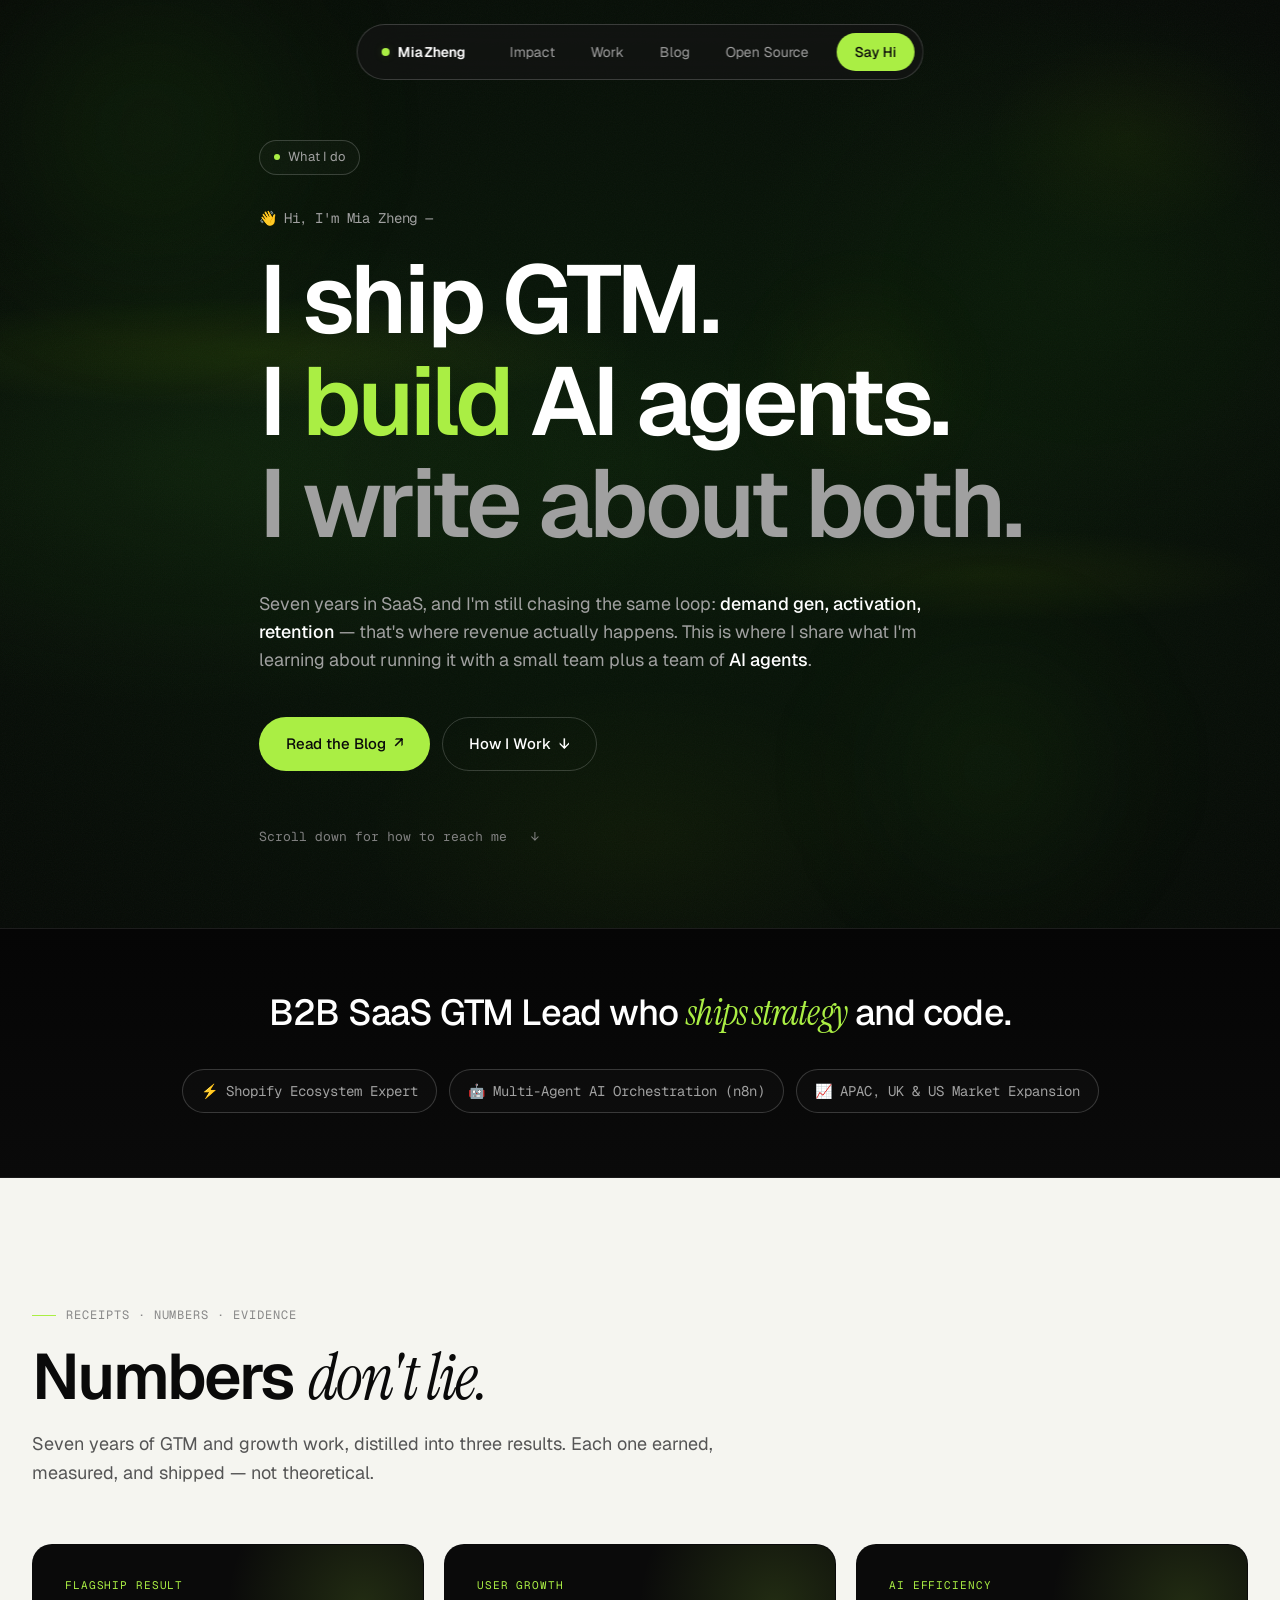
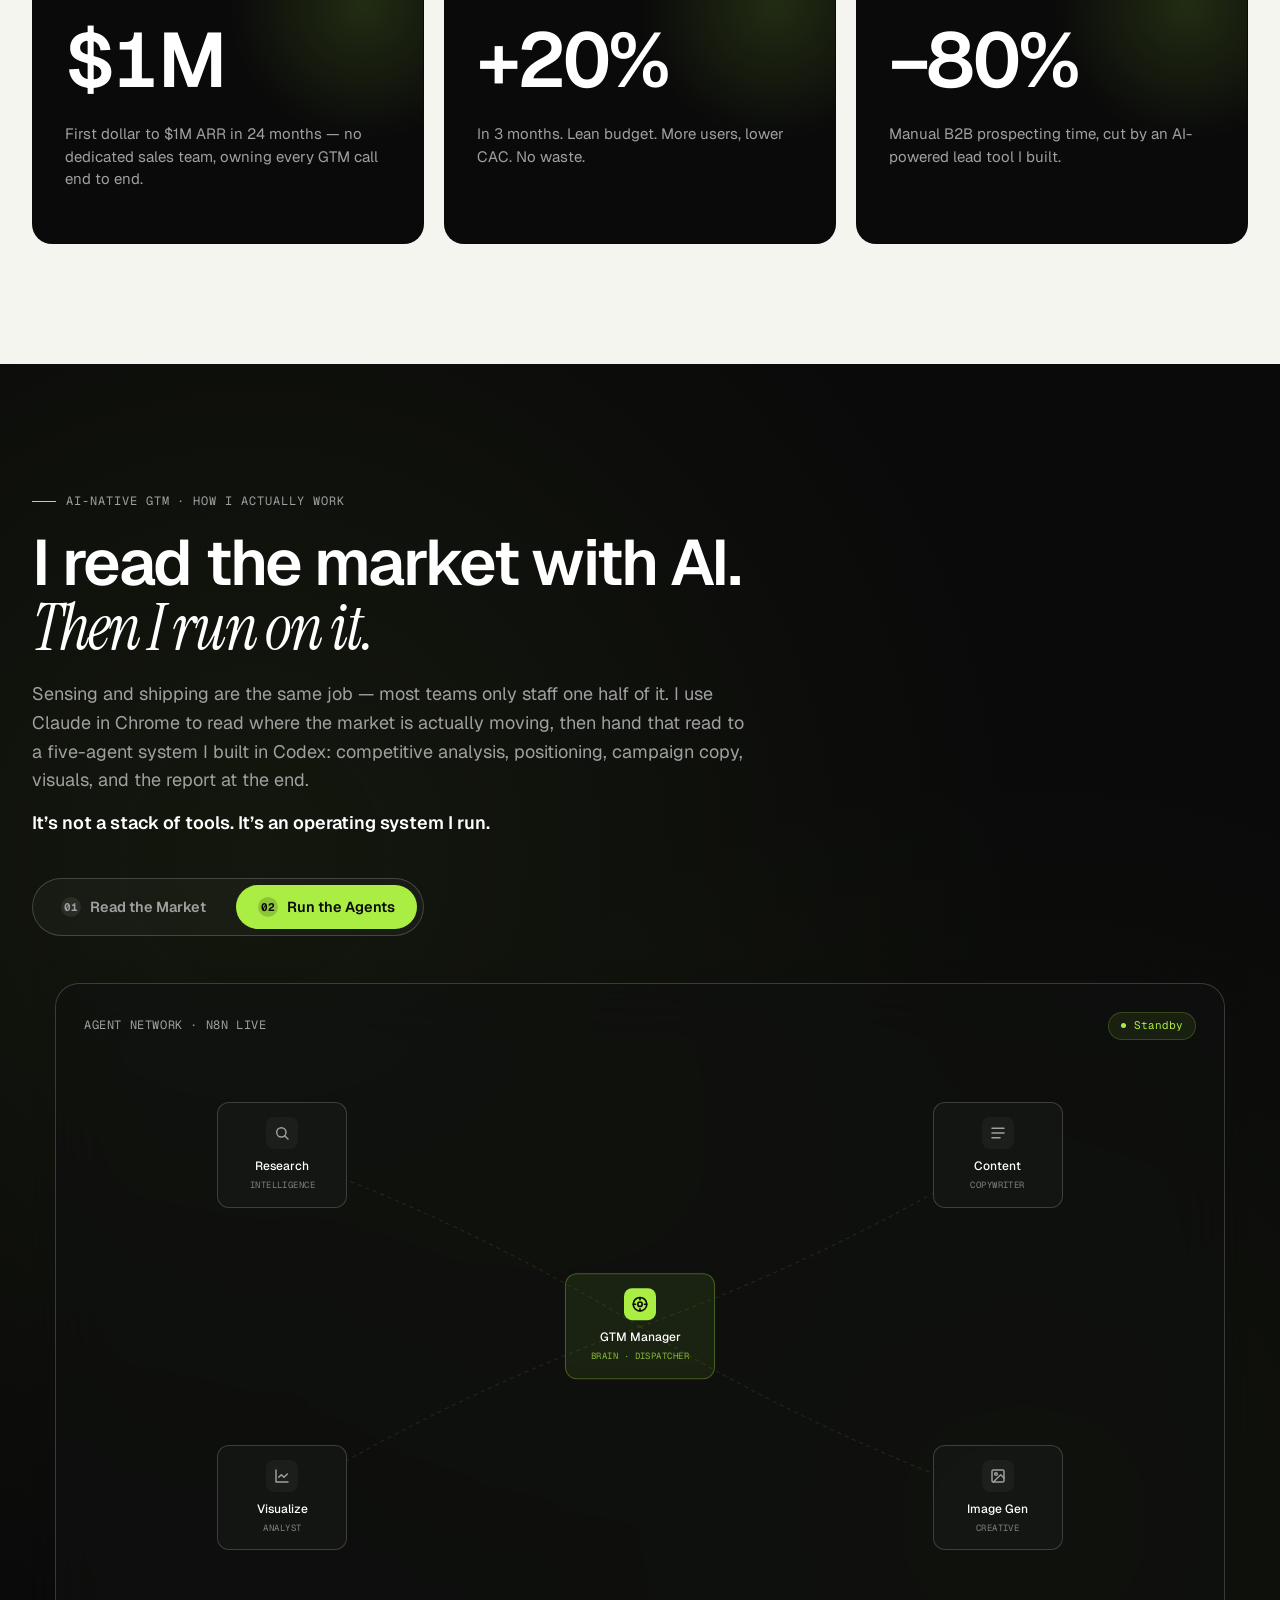
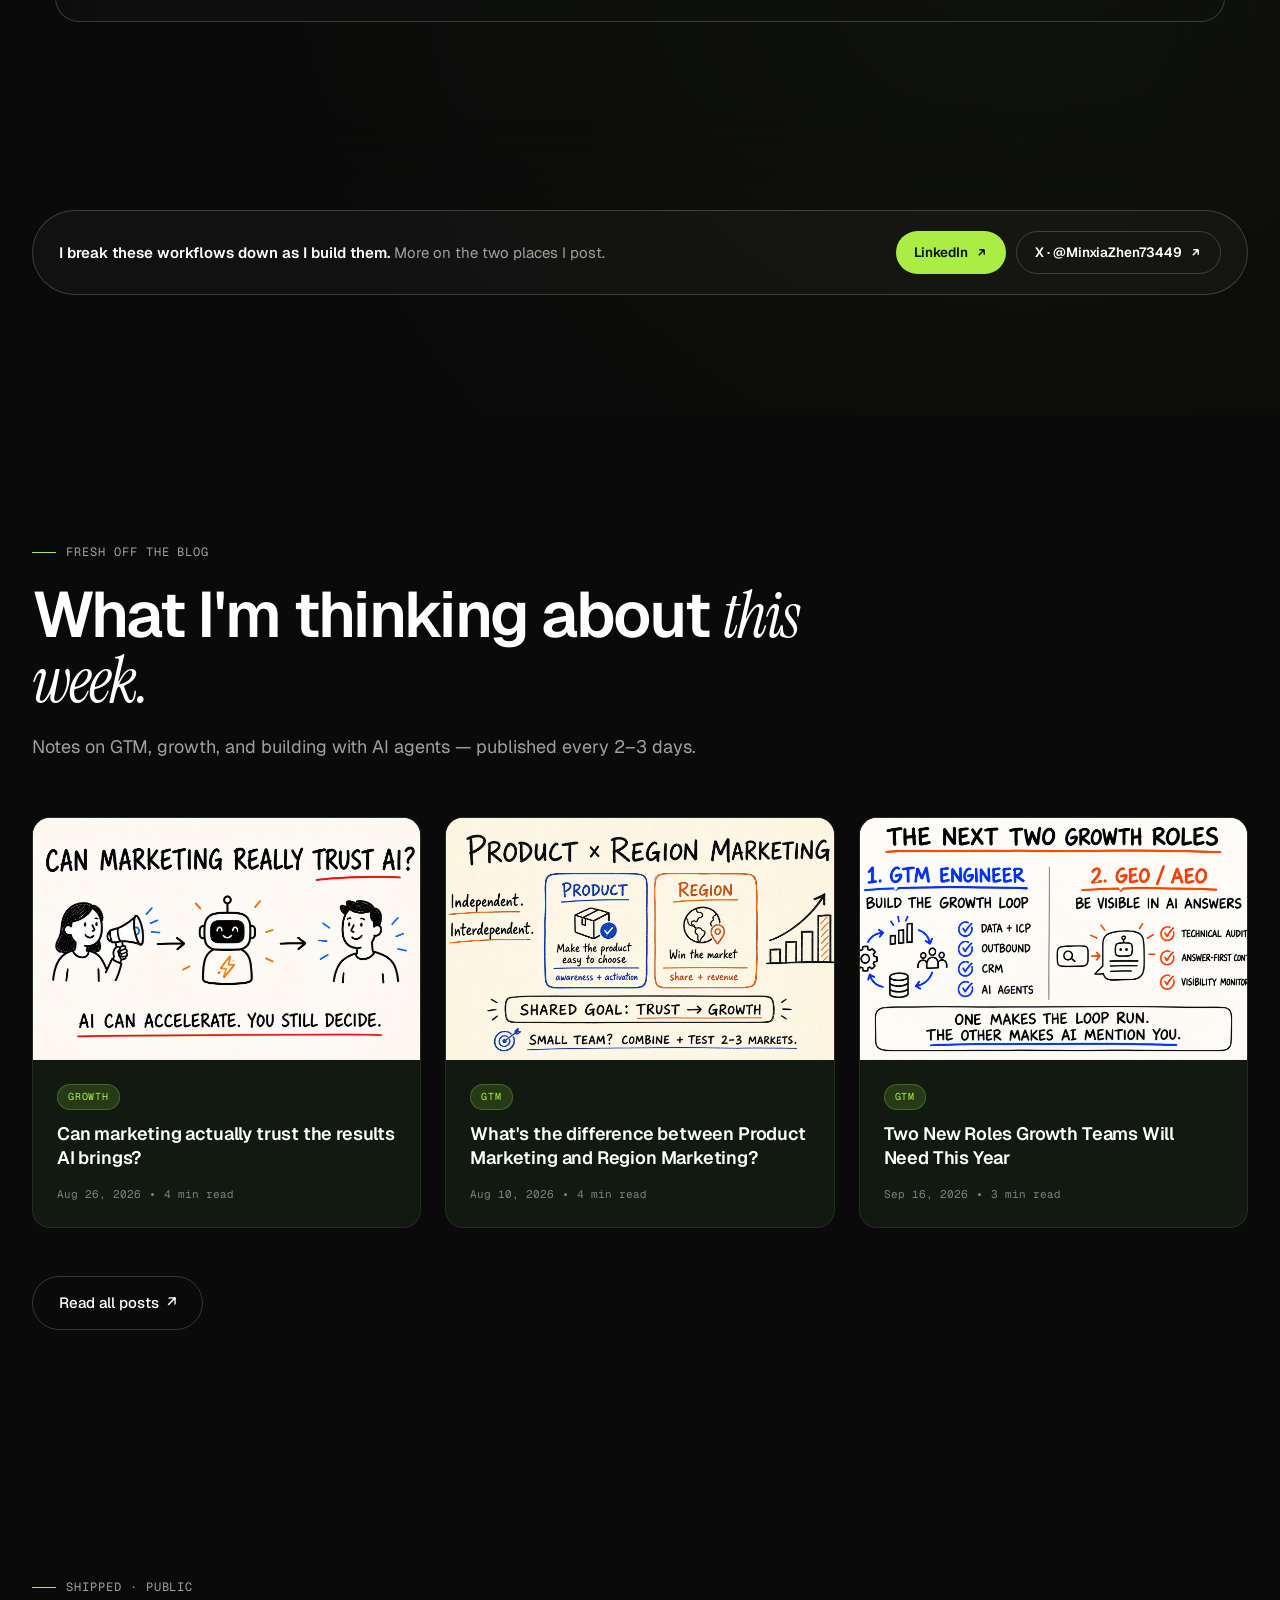
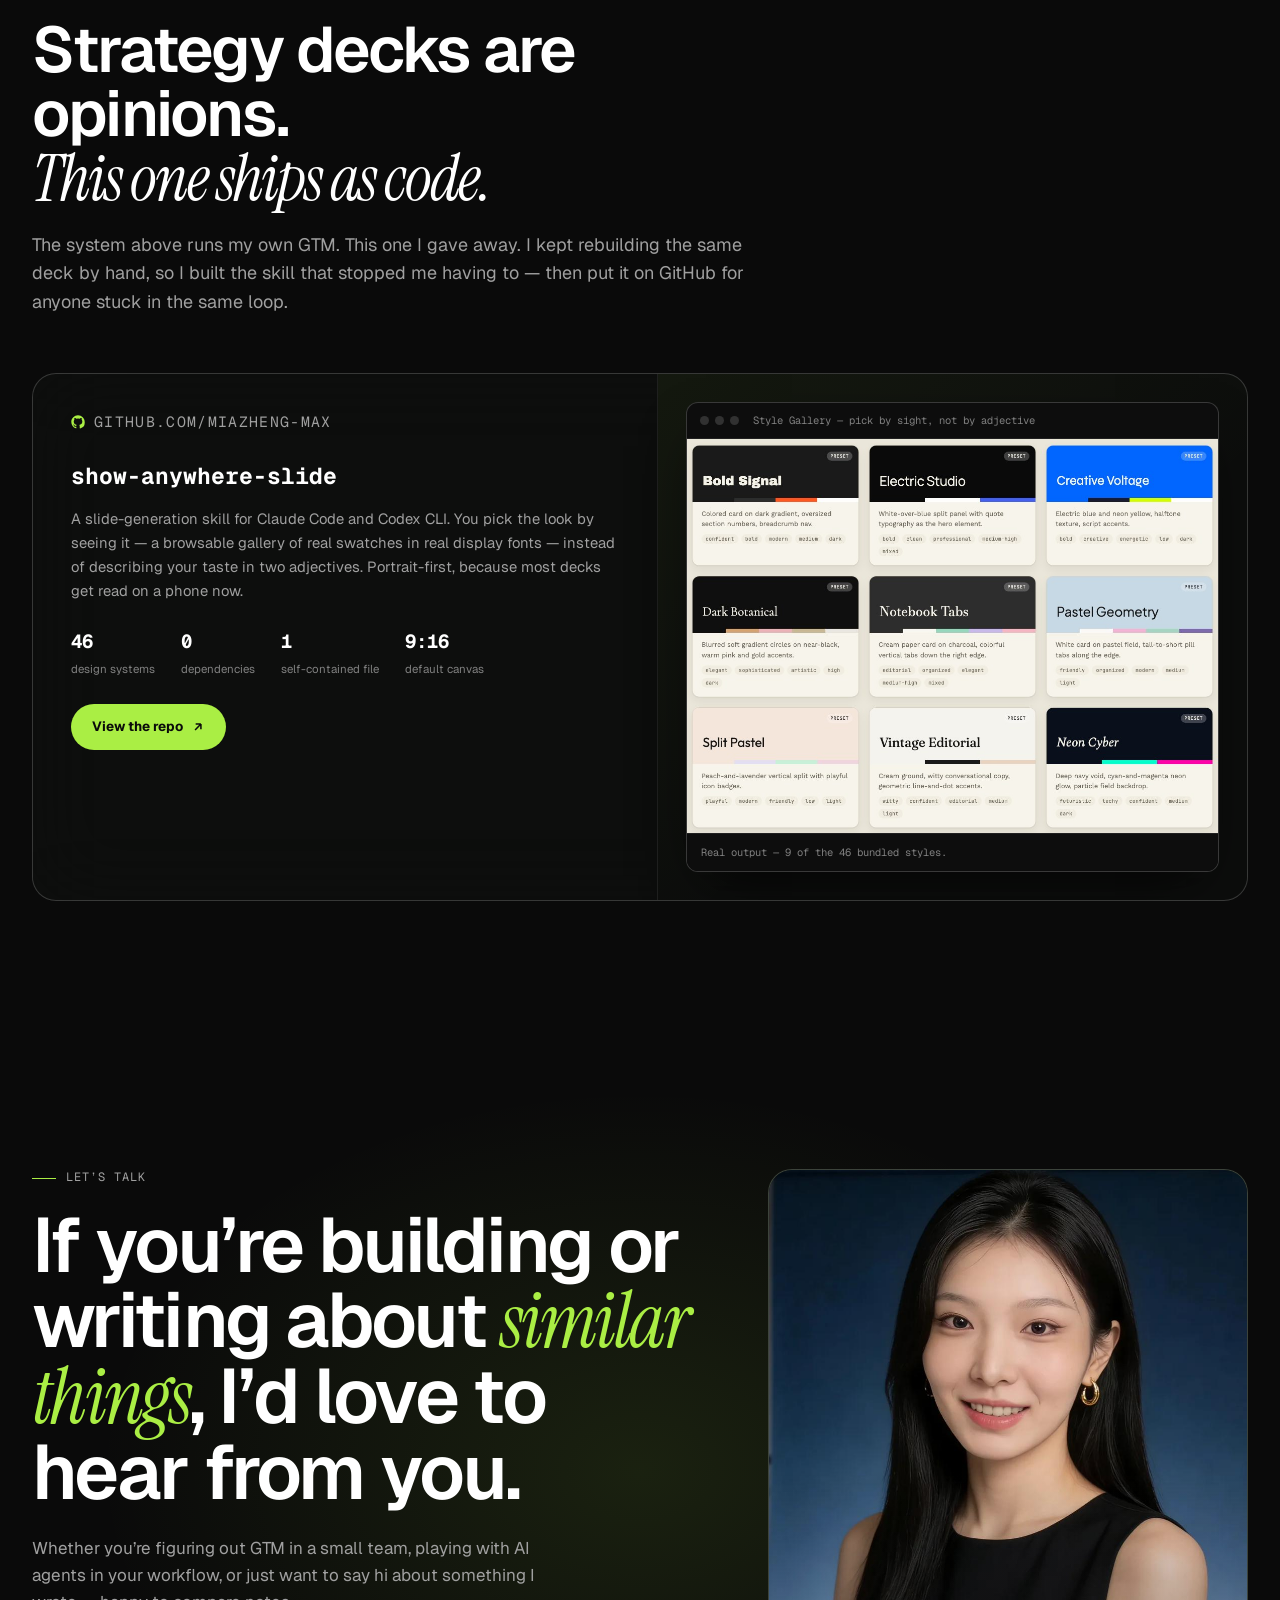
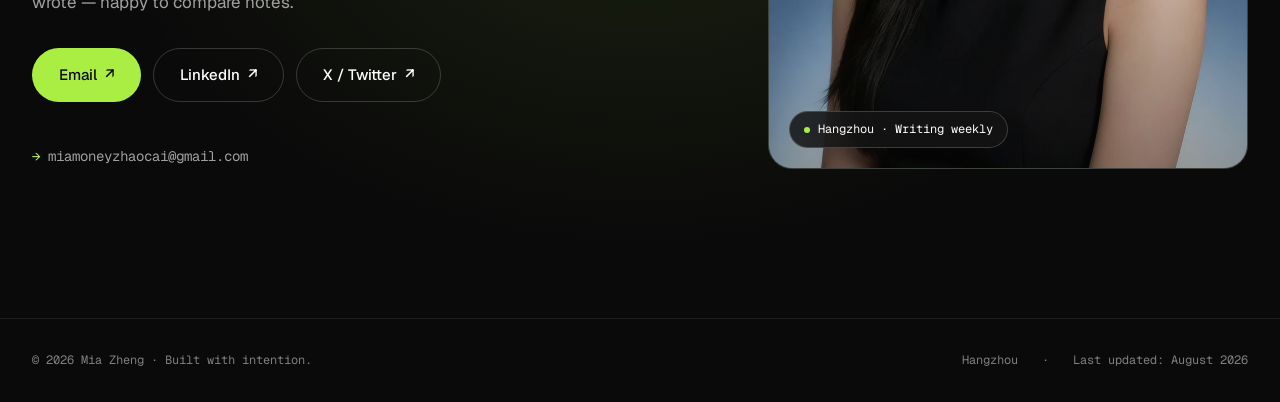
==== index.html @ dd5b44c4 "Publish blog post: trust-ai" ====
<!DOCTYPE html>
<html lang="en">
<head>
<meta charset="UTF-8">
<meta name="viewport" content="width=device-width, initial-scale=1.0">
<title>Mia Zheng — GTM Strategist & AI Builder</title>
<meta name="description" content="I ship GTM, build AI agents, and write about both. Seven years in SaaS — notes on demand gen, activation, retention, and running it all with a small team plus a team of agents.">
<link rel="icon" type="image/svg+xml" href="data:image/svg+xml,%3Csvg xmlns='http://www.w3.org/2000/svg' viewBox='0 0 100 100'%3E%3Crect width='100' height='100' rx='22' fill='%230A0A0A'/%3E%3Ccircle cx='50' cy='50' r='18' fill='%23AAEE44'/%3E%3C/svg%3E">
<link rel="preconnect" href="https://fonts.googleapis.com">
<link rel="preconnect" href="https://fonts.gstatic.com" crossorigin>
<link href="https://fonts.googleapis.com/css2?family=Geist:wght@300;400;500;600;700;800&family=Geist+Mono:wght@400;500&family=Instrument+Serif:ital@0;1&display=swap" rel="stylesheet">

<style>
/* =============== RESET & TOKENS =============== */
*, *::before, *::after { box-sizing: border-box; margin: 0; padding: 0; }
html { scroll-behavior: smooth; -webkit-font-smoothing: antialiased; }
section[id] { scroll-margin-top: 90px; }

:root {
  --bg-dark: #0A0A0A;
  --bg-card: #111A10;
  --bg-light: #F5F5F0;
  --bg-cream: #EFEFE8;
  --accent: #AAEE44;
  --accent-dim: #88BB33;
  --accent-glow: rgba(170, 238, 68, 0.15);
  --text-primary: #FFFFFF;
  --text-secondary: #A0A0A0;
  --text-tertiary: #808080;
  --text-dark: #0A0A0A;
  --text-dark-secondary: #555555;
  --border-dark: rgba(255, 255, 255, 0.08);
  --border-dark-strong: rgba(255, 255, 255, 0.18);
  --font-sans: 'Geist', -apple-system, sans-serif;
  --font-mono: 'Geist Mono', 'SF Mono', monospace;
  --font-serif: 'Instrument Serif', Georgia, serif;
}

body {
  font-family: var(--font-sans);
  background: var(--bg-dark);
  color: var(--text-primary);
  font-weight: 400;
  font-size: 16px;
  line-height: 1.6;
  overflow-x: hidden;
}

/* =============== UTILITY =============== */
.container { max-width: 1280px; margin: 0 auto; padding: 0 32px; }
.container-narrow { max-width: 1080px; margin: 0 auto; padding: 0 32px; }
.italic-serif { font-family: var(--font-serif); font-style: italic; font-weight: 400; }
.mono { font-family: var(--font-mono); }
.accent-text { color: var(--accent); }

/* =============== NAV =============== */
.nav {
  position: fixed; top: 24px; left: 50%; transform: translateX(-50%);
  z-index: 100;
  display: flex; align-items: center; gap: 4px;
  padding: 8px 8px 8px 24px;
  background: rgba(20, 20, 20, 0.7);
  backdrop-filter: blur(20px);
  -webkit-backdrop-filter: blur(20px);
  border: 0.5px solid var(--border-dark-strong);
  border-radius: 100px;
  font-size: 14px;
}
.nav-logo {
  font-weight: 600;
  letter-spacing: -0.01em;
  margin-right: 24px;
  display: flex; align-items: center; gap: 8px;
}
.nav-logo::before {
  content: ''; width: 8px; height: 8px; border-radius: 50%;
  background: var(--accent);
  box-shadow: 0 0 8px var(--accent-glow);
}
.nav-links { display: flex; gap: 4px; }
.nav-links a {
  color: var(--text-secondary);
  text-decoration: none;
  padding: 8px 16px;
  border-radius: 100px;
  transition: color 0.2s, background 0.2s;
}
.nav-links a:hover { color: var(--text-primary); background: rgba(255,255,255,0.05); }
.nav-cta {
  background: var(--accent);
  color: var(--text-dark) !important;
  font-weight: 500;
  padding: 8px 18px !important;
  margin-left: 8px;
  border-radius: 100px;
  transition: transform 0.2s, background 0.2s;
}
.nav-cta:hover { background: #BBFF55 !important; transform: translateY(-1px); }

/* =============== HERO =============== */
.hero {
  min-height: 100vh;
  position: relative;
  display: flex; flex-direction: column; justify-content: center;
  padding: 140px 0 80px;
  background: #060A06;
  overflow: hidden;
}

/* Base deep green ambient layer */
.hero::before {
  content: ''; position: absolute; inset: 0;
  background:
    radial-gradient(ellipse 60% 40% at 15% 50%, rgba(30, 80, 20, 0.22) 0%, transparent 65%),
    radial-gradient(ellipse 45% 50% at 85% 30%, rgba(20, 70, 10, 0.18) 0%, transparent 60%),
    radial-gradient(ellipse 40% 30% at 50% 90%, rgba(204, 255, 0, 0.03) 0%, transparent 55%),
    radial-gradient(ellipse 100% 100% at 50% 50%, rgba(8, 25, 8, 0.95) 0%, #060A06 70%);
  pointer-events: none;
  z-index: 0;
}

/* Flowing light streaks — like Advibe's curved light bands */
.hero::after {
  content: ''; position: absolute; inset: 0;
  background-image:
    /* Main bright streak top-left */
    radial-gradient(ellipse 30% 6% at 20% 38%, rgba(204, 255, 0, 0.07) 0%, transparent 100%),
    /* Secondary streak bottom-right */
    radial-gradient(ellipse 22% 5% at 78% 62%, rgba(204, 255, 0, 0.05) 0%, transparent 100%),
    /* Faint wide glow center */
    radial-gradient(ellipse 60% 25% at 50% 50%, rgba(50, 130, 15, 0.04) 0%, transparent 70%),
    /* Accent hot spot upper right */
    radial-gradient(ellipse 16% 16% at 88% 15%, rgba(204, 255, 0, 0.04) 0%, transparent 70%);
  pointer-events: none;
  z-index: 0;
  animation: heroGlow 8s ease-in-out infinite alternate;
}

@keyframes heroGlow {
  0%   {
    opacity: 1;
    background-image:
      radial-gradient(ellipse 30% 6% at 20% 38%, rgba(204, 255, 0, 0.07) 0%, transparent 100%),
      radial-gradient(ellipse 22% 5% at 78% 62%, rgba(204, 255, 0, 0.05) 0%, transparent 100%),
      radial-gradient(ellipse 60% 25% at 50% 50%, rgba(50, 130, 15, 0.04) 0%, transparent 70%),
      radial-gradient(ellipse 16% 16% at 88% 15%, rgba(204, 255, 0, 0.04) 0%, transparent 70%);
  }
  50%  {
    background-image:
      radial-gradient(ellipse 34% 7% at 25% 42%, rgba(204, 255, 0, 0.09) 0%, transparent 100%),
      radial-gradient(ellipse 26% 6% at 72% 58%, rgba(204, 255, 0, 0.06) 0%, transparent 100%),
      radial-gradient(ellipse 65% 28% at 48% 52%, rgba(60, 150, 20, 0.05) 0%, transparent 70%),
      radial-gradient(ellipse 20% 20% at 84% 18%, rgba(204, 255, 0, 0.05) 0%, transparent 70%);
  }
  100% {
    background-image:
      radial-gradient(ellipse 26% 5% at 18% 35%, rgba(204, 255, 0, 0.06) 0%, transparent 100%),
      radial-gradient(ellipse 20% 4% at 80% 65%, rgba(204, 255, 0, 0.04) 0%, transparent 100%),
      radial-gradient(ellipse 55% 22% at 52% 48%, rgba(45, 115, 12, 0.03) 0%, transparent 70%),
      radial-gradient(ellipse 14% 14% at 90% 12%, rgba(204, 255, 0, 0.03) 0%, transparent 70%);
  }
}

/* Floating green orbs — the signature Advibe blobs */
.hero-orb {
  position: absolute;
  border-radius: 50%;
  filter: blur(60px);
  pointer-events: none;
  z-index: 0;
}
.hero-orb-1 {
  width: 420px; height: 420px;
  top: -80px; left: -60px;
  background: radial-gradient(circle, rgba(60, 160, 20, 0.12) 0%, transparent 70%);
  animation: orbFloat1 12s ease-in-out infinite;
}
.hero-orb-2 {
  width: 320px; height: 320px;
  bottom: 0; right: 10%;
  background: radial-gradient(circle, rgba(80, 180, 30, 0.09) 0%, transparent 70%);
  animation: orbFloat2 15s ease-in-out infinite;
}
.hero-orb-3 {
  width: 200px; height: 200px;
  top: 30%; right: 25%;
  background: radial-gradient(circle, rgba(204, 255, 0, 0.06) 0%, transparent 70%);
  filter: blur(40px);
  animation: orbFloat3 10s ease-in-out infinite;
}

@keyframes orbFloat1 {
  0%, 100% { transform: translate(0, 0) scale(1); opacity: 0.8; }
  33%       { transform: translate(40px, 30px) scale(1.08); opacity: 1; }
  66%       { transform: translate(-20px, 50px) scale(0.95); opacity: 0.85; }
}
@keyframes orbFloat2 {
  0%, 100% { transform: translate(0, 0) scale(1); opacity: 0.7; }
  40%       { transform: translate(-50px, -30px) scale(1.12); opacity: 0.9; }
  70%       { transform: translate(30px, -20px) scale(0.9); opacity: 0.75; }
}
@keyframes orbFloat3 {
  0%, 100% { transform: translate(0, 0) scale(1); opacity: 0.6; }
  50%       { transform: translate(-30px, 40px) scale(1.2); opacity: 0.9; }
}

/* Subtle noise grain texture for depth */
.hero-grain {
  position: absolute; inset: 0;
  z-index: 1;
  pointer-events: none;
  opacity: 0.035;
  background-image: url("data:image/svg+xml,%3Csvg viewBox='0 0 256 256' xmlns='http://www.w3.org/2000/svg'%3E%3Cfilter id='noise'%3E%3CfeTurbulence type='fractalNoise' baseFrequency='0.9' numOctaves='4' stitchTiles='stitch'/%3E%3C/filter%3E%3Crect width='100%25' height='100%25' filter='url(%23noise)'/%3E%3C/svg%3E");
  background-repeat: repeat;
  background-size: 256px 256px;
}

.hero-inner { position: relative; z-index: 2; }

.hero-badge {
  display: inline-flex; align-items: center; gap: 8px;
  padding: 6px 14px;
  border: 0.5px solid var(--border-dark-strong);
  border-radius: 100px;
  font-size: 13px;
  color: var(--text-secondary);
  margin-bottom: 32px;
  background: rgba(255,255,255,0.02);
}
.hero-badge::before {
  content: ''; width: 6px; height: 6px; border-radius: 50%;
  background: var(--accent);
  animation: pulse 2s ease-in-out infinite;
}
@keyframes pulse {
  0%, 100% { box-shadow: 0 0 0 0 var(--accent-glow); }
  50% { box-shadow: 0 0 0 6px transparent; }
}

.hero-eyebrow {
  font-size: 14px;
  color: var(--text-secondary);
  margin-bottom: 20px;
  font-family: var(--font-mono);
  letter-spacing: -0.01em;
}
.hero-eyebrow .wave { display: inline-block; animation: wave 2.4s ease-in-out infinite; transform-origin: 70% 70%; }
@keyframes wave {
  0%, 60%, 100% { transform: rotate(0deg); }
  10% { transform: rotate(14deg); }
  20% { transform: rotate(-8deg); }
  30% { transform: rotate(14deg); }
  40% { transform: rotate(-4deg); }
  50% { transform: rotate(10deg); }
}

.hero-headline {
  font-size: clamp(48px, 7.5vw, 104px);
  font-weight: 600;
  /* 1.06 (not 0.98) so descenders like the "g" in "agents" are never clipped */
  line-height: 1.06;
  letter-spacing: -0.04em;
  margin-bottom: 28px;
  max-width: 18ch;
  padding-bottom: 0.08em;
}
.hero-headline .line { display: block; }
.hero-headline .line-muted { color: var(--text-secondary); }
.hero-headline .accent { color: var(--accent); }
.hero-headline .serif {
  font-family: var(--font-serif);
  font-style: italic;
  font-weight: 400;
  letter-spacing: -0.02em;
}

.hero-sub {
  font-size: clamp(17px, 1.4vw, 20px);
  color: var(--text-secondary);
  max-width: 56ch;
  line-height: 1.55;
  margin-bottom: 44px;
}
.hero-sub strong { color: var(--text-primary); font-weight: 500; }

.hero-cta-row {
  display: flex; gap: 12px; flex-wrap: wrap;
  margin-bottom: 56px;
}
.btn {
  display: inline-flex; align-items: center; gap: 8px;
  padding: 14px 26px;
  border-radius: 100px;
  font-size: 15px;
  font-weight: 500;
  text-decoration: none;
  transition: all 0.2s ease;
  border: 0.5px solid transparent;
  cursor: pointer;
}
.btn-primary {
  background: var(--accent);
  color: var(--text-dark);
}
.btn-primary:hover { background: #BBFF55; transform: translateY(-1px); box-shadow: 0 8px 24px var(--accent-glow); }
.btn-secondary {
  background: transparent;
  color: var(--text-primary);
  border-color: var(--border-dark-strong);
}
.btn-secondary:hover { background: rgba(255,255,255,0.05); border-color: rgba(255,255,255,0.3); }
.btn-arrow {
  display: inline-block;
  transition: transform 0.2s;
}
.btn:hover .btn-arrow { transform: translate(2px, -2px); }

.hero-credentials {
  display: flex; align-items: center; gap: 24px; flex-wrap: wrap;
  font-size: 13px; color: var(--text-tertiary);
  font-family: var(--font-mono);
}
.hero-credentials span { display: flex; align-items: center; gap: 8px; }
.hero-credentials .dot { width: 3px; height: 3px; border-radius: 50%; background: var(--text-tertiary); }
.hero-credentials .scroll-arrow {
  display: inline-block;
  animation: scroll-bob 1.8s ease-in-out infinite;
}
@keyframes scroll-bob {
  0%, 100% { transform: translateY(0); opacity: 0.6; }
  50% { transform: translateY(4px); opacity: 1; }
}
@media (prefers-reduced-motion: reduce) {
  .hero-credentials .scroll-arrow { animation: none; }
}

/* =============== POSITIONING STRIP =============== */
.positioning {
  padding: 64px 0;
  border-top: 0.5px solid var(--border-dark);
  border-bottom: 0.5px solid var(--border-dark);
  background: linear-gradient(180deg, #050505 0%, #0A0A0A 100%);
}
.positioning-line {
  font-size: clamp(24px, 3vw, 36px);
  font-weight: 500;
  letter-spacing: -0.025em;
  text-align: center;
  margin-bottom: 36px;
  line-height: 1.1;
}
.positioning-line .serif {
  font-family: var(--font-serif);
  font-style: italic;
  font-weight: 400;
  color: var(--accent);
}
.positioning-tags {
  display: flex; justify-content: center; gap: 12px; flex-wrap: wrap;
}
.tag {
  display: inline-flex; align-items: center; gap: 8px;
  padding: 10px 18px;
  border: 0.5px solid var(--border-dark-strong);
  border-radius: 100px;
  font-size: 14px;
  background: rgba(255,255,255,0.02);
  font-family: var(--font-mono);
  color: var(--text-secondary);
  transition: all 0.2s;
}
.tag:hover { border-color: var(--accent); color: var(--accent); }
.tag-icon { font-size: 14px; }

/* =============== SECTION HEADERS =============== */
.section { padding: 120px 0; position: relative; }
.section-light { background: var(--bg-light); color: var(--text-dark); }
.section-light .text-secondary { color: var(--text-dark-secondary); }
.section-eyebrow {
  font-family: var(--font-mono);
  font-size: 12px;
  color: var(--text-secondary);
  letter-spacing: 0.08em;
  text-transform: uppercase;
  margin-bottom: 20px;
  display: inline-flex; align-items: center; gap: 10px;
}
.section-eyebrow::before {
  content: ''; width: 24px; height: 1px; background: var(--accent);
}
.section-light .section-eyebrow { color: var(--text-dark-secondary); }
.section-headline {
  font-size: clamp(40px, 5vw, 64px);
  font-weight: 600;
  letter-spacing: -0.03em;
  line-height: 1.0;
  margin-bottom: 20px;
  max-width: 18ch;
}
.section-headline .serif {
  font-family: var(--font-serif);
  font-style: italic;
  font-weight: 400;
}
.section-headline .accent { color: var(--accent); }
.section-sub {
  font-size: 18px;
  color: var(--text-secondary);
  max-width: 60ch;
  line-height: 1.6;
}

/* =============== IMPACT BENTO GRID =============== */
.impact { background: var(--bg-light); color: var(--text-dark); }
.impact .section-eyebrow { color: #888; }
.impact .section-headline { color: var(--text-dark); }
.impact .section-sub { color: var(--text-dark-secondary); }

.bento {
  display: grid;
  grid-template-columns: repeat(3, 1fr);
  gap: 20px;
  margin-top: 56px;
}
.bento-cell {
  background: #FFFFFF;
  border: 0.5px solid rgba(0,0,0,0.08);
  border-radius: 20px;
  padding: 32px;
  display: flex; flex-direction: column; justify-content: space-between;
  position: relative;
  overflow: hidden;
  transition: transform 0.3s ease, box-shadow 0.3s ease;
}
.bento-cell:hover { transform: translateY(-4px); box-shadow: 0 16px 40px rgba(0,0,0,0.06); }
.bento-cell .label {
  font-family: var(--font-mono);
  font-size: 11px;
  letter-spacing: 0.08em;
  text-transform: uppercase;
  color: #888;
}
.bento-cell .stat {
  font-size: clamp(40px, 4.5vw, 64px);
  font-weight: 600;
  letter-spacing: -0.035em;
  line-height: 1.0;
  color: var(--text-dark);
}
.bento-cell .desc {
  font-size: 14px;
  color: var(--text-dark-secondary);
  line-height: 1.5;
}

/* Bento layout — three equal cells, all dark for a uniform, high-contrast row */
.bento-cell {
  background: var(--bg-dark);
  color: var(--text-primary);
  border-color: transparent;
  min-height: 300px;
  justify-content: flex-start;
  gap: 0;
}
.bento-cell .desc { margin-top: 24px; }
.bento-cell .label { color: var(--accent); }
.bento-cell .stat {
  font-size: clamp(56px, 6vw, 84px);
  color: var(--text-primary);
  /* tabular figures keep the width steady while the number counts up */
  font-variant-numeric: tabular-nums;
  font-feature-settings: "tnum";
  /* fixed offset below the label so all three numbers sit on the same line */
  margin-top: 28px;
}
.bento-cell .stat .accent { color: var(--accent); }
.bento-cell .desc { color: var(--text-secondary); font-size: 15px; }
.bento-cell::before {
  content: ''; position: absolute; right: -100px; top: -100px;
  width: 320px; height: 320px;
  background: radial-gradient(circle, var(--accent-glow) 0%, transparent 60%);
  border-radius: 50%;
  pointer-events: none;
}
.bento-cell:hover { box-shadow: 0 16px 40px rgba(0,0,0,0.18); }

.bento-cell .stat-sub {
  font-family: var(--font-sans);
  font-size: 13px;
  font-weight: 500;
  color: var(--text-dark-secondary);
  margin-top: 4px;
  letter-spacing: -0.005em;
}
.bento-1 .stat-sub { color: var(--text-secondary); }

/* Visual decoration in cells */
.bento-bar {
  height: 4px; background: linear-gradient(90deg, var(--accent) var(--width, 50%), rgba(0,0,0,0.06) var(--width, 50%));
  border-radius: 4px;
  margin-top: 8px;
}
.bento-1 .bento-bar { background: linear-gradient(90deg, var(--accent) var(--width, 50%), rgba(255,255,255,0.1) var(--width, 50%)); }

/* =============== AI WORKFLOW SECTION =============== */
.workflow {
  background: var(--bg-dark);
  padding: 120px 0;
  position: relative;
  overflow: hidden;
}
.workflow::before {
  content: ''; position: absolute; inset: 0;
  background-image:
    radial-gradient(circle at 20% 30%, rgba(170,238,68,0.06) 0%, transparent 50%),
    radial-gradient(circle at 80% 70%, rgba(170,238,68,0.04) 0%, transparent 50%);
  pointer-events: none;
}
.workflow .container { position: relative; z-index: 2; }

.workflow-stage {
  display: grid;
  grid-template-columns: 1fr 1.1fr;
  gap: 32px;
  margin-top: 64px;
  min-height: 540px;
}

/* Chat window pane */
.chat-pane {
  background: rgba(20, 24, 20, 0.6);
  backdrop-filter: blur(40px);
  -webkit-backdrop-filter: blur(40px);
  border: 0.5px solid var(--border-dark-strong);
  border-radius: 24px;
  padding: 24px;
  display: flex; flex-direction: column;
  position: relative;
  overflow: hidden;
}
.chat-header {
  display: flex; align-items: center; gap: 12px;
  padding-bottom: 16px;
  border-bottom: 0.5px solid var(--border-dark);
  margin-bottom: 16px;
}
.chat-avatar {
  width: 36px; height: 36px; border-radius: 50%;
  background: linear-gradient(135deg, var(--accent), #66AA22);
  display: flex; align-items: center; justify-content: center;
  font-family: var(--font-mono);
  font-weight: 600;
  font-size: 13px;
  color: var(--text-dark);
}
.chat-name {
  font-weight: 500;
  font-size: 14px;
}
.chat-status {
  font-size: 12px;
  color: var(--text-tertiary);
  font-family: var(--font-mono);
  display: flex; align-items: center; gap: 6px;
  margin-top: 2px;
}
.chat-status::before {
  content: ''; width: 6px; height: 6px; border-radius: 50%;
  background: var(--accent);
  animation: pulse 2s ease-in-out infinite;
}

.chat-body {
  flex: 1;
  display: flex; flex-direction: column; gap: 12px;
  overflow: hidden;
  min-height: 360px;
}

.msg {
  max-width: 85%;
  padding: 12px 16px;
  border-radius: 16px;
  font-size: 14px;
  line-height: 1.5;
  opacity: 0;
  transform: translateY(8px);
  transition: opacity 0.5s ease, transform 0.5s ease;
}
.msg.show { opacity: 1; transform: translateY(0); }
.msg-user {
  align-self: flex-end;
  background: rgba(170,238,68,0.1);
  border: 0.5px solid rgba(170,238,68,0.25);
  color: var(--text-primary);
  border-bottom-right-radius: 4px;
}
.msg-ai {
  align-self: flex-start;
  background: rgba(255,255,255,0.04);
  border: 0.5px solid var(--border-dark);
  color: var(--text-primary);
  border-bottom-left-radius: 4px;
}
.msg .typing-cursor {
  display: inline-block;
  width: 2px; height: 14px;
  background: var(--accent);
  vertical-align: middle;
  margin-left: 2px;
  animation: blink 0.8s infinite;
}
@keyframes blink { 0%,49%{opacity:1} 50%,100%{opacity:0} }

.thinking-indicator {
  align-self: flex-start;
  display: flex; align-items: center; gap: 10px;
  padding: 12px 16px;
  background: rgba(255,255,255,0.04);
  border: 0.5px solid var(--border-dark);
  border-radius: 16px;
  border-bottom-left-radius: 4px;
  font-size: 13px;
  color: var(--text-secondary);
  font-family: var(--font-mono);
  opacity: 0;
  transform: translateY(8px);
  transition: opacity 0.4s, transform 0.4s;
}
.thinking-indicator.show { opacity: 1; transform: translateY(0); }
.thinking-dots {
  display: flex; gap: 3px;
}
.thinking-dots span {
  width: 4px; height: 4px; border-radius: 50%;
  background: var(--accent);
  animation: thinkBounce 1.2s ease-in-out infinite;
}
.thinking-dots span:nth-child(2) { animation-delay: 0.15s; }
.thinking-dots span:nth-child(3) { animation-delay: 0.3s; }
@keyframes thinkBounce {
  0%, 60%, 100% { transform: translateY(0); opacity: 0.4; }
  30% { transform: translateY(-4px); opacity: 1; }
}

.result-card {
  display: flex; align-items: center; gap: 12px;
  padding: 12px;
  background: rgba(255,255,255,0.03);
  border: 0.5px solid var(--border-dark);
  border-radius: 12px;
  font-size: 13px;
  text-decoration: none;
  color: var(--text-primary);
  opacity: 0;
  transform: translateY(8px);
  transition: opacity 0.4s, transform 0.4s, border-color 0.2s;
}
.result-card.show { opacity: 1; transform: translateY(0); }
.result-card:hover { border-color: rgba(170,238,68,0.4); }
.result-icon {
  width: 36px; height: 36px;
  background: rgba(170,238,68,0.1);
  border: 0.5px solid rgba(170,238,68,0.2);
  border-radius: 8px;
  display: flex; align-items: center; justify-content: center;
  font-size: 16px;
  flex-shrink: 0;
}
.result-meta { flex: 1; }
.result-title { font-weight: 500; font-size: 13px; }
.result-desc { font-size: 11px; color: var(--text-tertiary); margin-top: 2px; font-family: var(--font-mono); }
.result-arrow { color: var(--text-tertiary); font-size: 14px; }

.chat-input {
  margin-top: 16px;
  display: flex; align-items: center; gap: 8px;
  padding: 12px 16px;
  background: rgba(255,255,255,0.03);
  border: 0.5px solid var(--border-dark);
  border-radius: 100px;
  font-size: 13px;
  color: var(--text-tertiary);
  font-family: var(--font-mono);
}
.chat-input-text { flex: 1; }
.chat-input-btn {
  width: 28px; height: 28px;
  background: var(--accent);
  border-radius: 50%;
  display: flex; align-items: center; justify-content: center;
  color: var(--text-dark);
  font-weight: 700;
  font-size: 13px;
}

/* Agent network pane */
.network-pane {
  background: rgba(15, 18, 15, 0.6);
  backdrop-filter: blur(40px);
  -webkit-backdrop-filter: blur(40px);
  border: 0.5px solid var(--border-dark-strong);
  border-radius: 24px;
  padding: 28px;
  position: relative;
  overflow: hidden;
}
.network-header {
  display: flex; justify-content: space-between; align-items: center;
  margin-bottom: 20px;
}
.network-title {
  font-family: var(--font-mono);
  font-size: 12px;
  color: var(--text-secondary);
  letter-spacing: 0.05em;
  text-transform: uppercase;
}
.network-status-pill {
  display: inline-flex; align-items: center; gap: 8px;
  padding: 4px 12px;
  background: rgba(170,238,68,0.08);
  border: 0.5px solid rgba(170,238,68,0.2);
  border-radius: 100px;
  font-family: var(--font-mono);
  font-size: 11px;
  color: var(--accent);
}
.network-status-pill .dot {
  width: 5px; height: 5px; border-radius: 50%; background: var(--accent);
  animation: pulse 1.5s ease-in-out infinite;
}

.network-canvas {
  position: relative;
  height: 460px;
  width: 100%;
}

.network-svg {
  position: absolute; inset: 0;
  width: 100%; height: 100%;
  pointer-events: none;
}

.agent-node {
  position: absolute;
  width: 130px;
  padding: 14px 12px;
  background: rgba(20, 24, 20, 0.85);
  border: 0.5px solid var(--border-dark-strong);
  border-radius: 12px;
  text-align: center;
  transition: all 0.4s ease;
  z-index: 2;
}
.agent-node.hub {
  width: 150px;
  background: rgba(170,238,68,0.08);
  border-color: rgba(170,238,68,0.3);
  z-index: 3;
}
.agent-node.active {
  border-color: var(--accent);
  background: rgba(170,238,68,0.12);
  box-shadow: 0 0 0 4px rgba(170,238,68,0.06), 0 8px 24px rgba(170,238,68,0.15);
  transform: scale(1.04);
}
.agent-node.active .agent-name { color: var(--accent); }
.agent-node.done {
  border-color: rgba(170,238,68,0.4);
  background: rgba(170,238,68,0.05);
}
.agent-node.done .agent-name { color: var(--accent); }

.agent-icon-wrap {
  width: 32px; height: 32px;
  margin: 0 auto 8px;
  background: rgba(255,255,255,0.04);
  border-radius: 8px;
  display: flex; align-items: center; justify-content: center;
  color: var(--text-secondary);
  transition: all 0.3s;
}
.agent-node.hub .agent-icon-wrap {
  background: var(--accent);
  color: var(--text-dark);
}
.agent-node.active .agent-icon-wrap, .agent-node.done .agent-icon-wrap {
  background: rgba(170,238,68,0.15);
  color: var(--accent);
}
.agent-icon-wrap svg { width: 16px; height: 16px; }
.agent-node.hub .agent-icon-wrap svg { width: 18px; height: 18px; }

.agent-name {
  font-size: 12px;
  font-weight: 500;
  color: var(--text-primary);
  margin-bottom: 2px;
  transition: color 0.3s;
}
.agent-role {
  font-family: var(--font-mono);
  font-size: 9px;
  color: var(--text-tertiary);
  letter-spacing: 0.05em;
  text-transform: uppercase;
}
.agent-node.hub .agent-role { color: var(--accent-dim); }

.agent-bubble {
  position: absolute;
  top: -8px; left: 50%;
  transform: translate(-50%, -100%) scale(0.8);
  background: var(--accent);
  color: var(--text-dark);
  padding: 4px 10px;
  border-radius: 100px;
  font-family: var(--font-mono);
  font-size: 10px;
  font-weight: 500;
  white-space: nowrap;
  opacity: 0;
  transition: all 0.3s ease;
  pointer-events: none;
}
.agent-node.active .agent-bubble {
  opacity: 1;
  transform: translate(-50%, -100%) scale(1);
}
.agent-bubble::after {
  content: ''; position: absolute;
  bottom: -3px; left: 50%; transform: translateX(-50%) rotate(45deg);
  width: 6px; height: 6px;
  background: var(--accent);
}

/* Pulse animation along connection lines */
.network-svg .connection {
  fill: none;
  stroke: rgba(170,238,68,0.12);
  stroke-width: 1;
  stroke-dasharray: 4 4;
}
.network-svg .connection.active {
  stroke: var(--accent);
  stroke-width: 1.5;
  stroke-dasharray: 4 4;
  animation: dashFlow 0.8s linear infinite;
}
@keyframes dashFlow { to { stroke-dashoffset: -16; } }

.network-svg .pulse-dot {
  fill: var(--accent);
  opacity: 0;
}
.network-svg .pulse-dot.active {
  opacity: 1;
}

/* =============== n8n PROOF CARDS =============== */
.proof {
  margin-top: 80px;
  padding-top: 64px;
  border-top: 0.5px solid var(--border-dark);
}
.proof-header {
  display: flex; justify-content: space-between; align-items: flex-end;
  margin-bottom: 40px; flex-wrap: wrap; gap: 24px;
}
.proof-headline {
  font-size: clamp(24px, 2.5vw, 32px);
  font-weight: 500;
  letter-spacing: -0.02em;
  line-height: 1.15;
  max-width: 30ch;
}
.proof-headline .serif { font-family: var(--font-serif); font-style: italic; font-weight: 400; }
.proof-meta {
  font-family: var(--font-mono);
  font-size: 12px;
  color: var(--text-tertiary);
  display: flex; align-items: center; gap: 8px;
}
.proof-meta .live-dot { width: 6px; height: 6px; border-radius: 50%; background: var(--accent); animation: pulse 2s ease-in-out infinite; }

.proof-cards {
  display: grid;
  grid-template-columns: 1fr 1fr;
  gap: 24px;
  perspective: 2000px;
}
.proof-card {
  position: relative;
  border-radius: 16px;
  overflow: hidden;
  background: #FFFFFF;
  border: 0.5px solid var(--border-dark-strong);
  cursor: pointer;
  transition: transform 0.6s cubic-bezier(0.16, 1, 0.3, 1), box-shadow 0.6s ease;
  transform-style: preserve-3d;
}
.proof-card:nth-child(1) { transform: rotateY(-3deg) rotateX(2deg); }
.proof-card:nth-child(2) { transform: rotateY(3deg) rotateX(2deg); }
.proof-card:hover {
  transform: rotateY(0deg) rotateX(0deg) translateY(-8px);
  box-shadow: 0 24px 60px rgba(170,238,68,0.15);
}
.proof-card-label {
  position: absolute; top: 16px; left: 16px;
  display: inline-flex; align-items: center; gap: 6px;
  padding: 4px 10px;
  background: rgba(0,0,0,0.85);
  color: var(--accent);
  border-radius: 100px;
  font-family: var(--font-mono);
  font-size: 10px;
  letter-spacing: 0.05em;
  z-index: 2;
}
.proof-card-label::before { content: ''; width: 5px; height: 5px; border-radius: 50%; background: var(--accent); }
.proof-card-img {
  width: 100%;
  display: block;
  aspect-ratio: 16 / 9;
  object-fit: cover;
  object-position: left center;
}
.proof-card-footer {
  padding: 16px 20px;
  border-top: 0.5px solid rgba(0,0,0,0.06);
  background: #FAFAF7;
  display: flex; justify-content: space-between; align-items: center;
}
.proof-card-name {
  font-size: 14px;
  font-weight: 500;
  color: var(--text-dark);
}
.proof-card-meta {
  font-family: var(--font-mono);
  font-size: 11px;
  color: #888;
}

/* =============== EXPERIENCE =============== */
.experience { background: var(--bg-light); color: var(--text-dark); }
.experience .section-eyebrow { color: #888; }
.experience .section-headline { color: var(--text-dark); }

.exp-grid {
  margin-top: 64px;
  display: flex; flex-direction: column;
  gap: 0;
}
.exp-item {
  display: grid;
  grid-template-columns: 200px 1fr;
  gap: 48px;
  padding: 36px 0;
  border-top: 0.5px solid rgba(0,0,0,0.1);
  position: relative;
}
.exp-item:last-child { border-bottom: 0.5px solid rgba(0,0,0,0.1); }
.exp-item:hover .exp-arrow { transform: translate(4px, -4px); }
.exp-meta {
  display: flex; flex-direction: column; gap: 4px;
}
.exp-period {
  font-family: var(--font-mono);
  font-size: 12px;
  color: #888;
  letter-spacing: 0.05em;
}
.exp-location {
  font-family: var(--font-mono);
  font-size: 11px;
  color: #AAA;
}
.exp-arrow {
  font-size: 20px;
  margin-top: 12px;
  color: var(--text-dark);
  transition: transform 0.3s ease;
  width: 32px; height: 32px;
  display: flex; align-items: center; justify-content: center;
  border: 0.5px solid rgba(0,0,0,0.15);
  border-radius: 50%;
}
.exp-content {}
.exp-company {
  font-size: 20px;
  font-weight: 600;
  color: var(--text-dark);
  margin-bottom: 4px;
  letter-spacing: -0.01em;
}
.exp-title {
  font-size: 16px;
  color: var(--text-dark-secondary);
  margin-bottom: 16px;
}
.exp-summary {
  font-size: 15px;
  color: var(--text-dark-secondary);
  line-height: 1.6;
  margin-bottom: 20px;
  max-width: 64ch;
}
.exp-bullets {
  display: grid;
  grid-template-columns: repeat(auto-fit, minmax(280px, 1fr));
  gap: 8px 32px;
  list-style: none;
}
.exp-bullets li {
  font-size: 14px;
  color: var(--text-dark-secondary);
  padding-left: 20px;
  position: relative;
  line-height: 1.5;
}
.exp-bullets li::before {
  content: '→';
  position: absolute; left: 0;
  color: var(--accent-dim);
  font-weight: 600;
}
.exp-bullets li strong { color: var(--text-dark); font-weight: 600; }

/* =============== BLOG PREVIEW =============== */
.blog-preview { background: var(--bg-dark); }
.blog-cards {
  display: grid;
  grid-template-columns: repeat(3, 1fr);
  gap: 24px;
  margin-top: 56px;
}
.blog-card {
  background: var(--bg-card);
  border: 1px solid var(--border-dark);
  border-radius: 18px;
  overflow: hidden;
  text-decoration: none;
  color: inherit;
  display: flex;
  flex-direction: column;
  transition: transform 0.25s ease, border-color 0.25s ease, background 0.25s ease;
}
.blog-card:hover {
  transform: translateY(-3px);
  border-color: rgba(170, 238, 68, 0.3);
  background: #162114;
}
.blog-card-cover {
  width: 100%;
  aspect-ratio: 16 / 10;
  background: #F5F0E8;
  border-bottom: 1px solid var(--border-dark);
  overflow: hidden;
}
.blog-card-cover img { width: 100%; height: 100%; object-fit: cover; display: block; }
.blog-card-body { padding: 24px; display: flex; flex-direction: column; gap: 12px; flex: 1; }
.blog-card-tags { display: flex; gap: 6px; flex-wrap: wrap; }
.blog-card-tag {
  font-family: var(--font-mono);
  font-size: 10px;
  text-transform: uppercase;
  letter-spacing: 0.08em;
  padding: 4px 10px;
  border-radius: 100px;
  background: var(--accent-glow);
  color: var(--accent);
  border: 1px solid rgba(170, 238, 68, 0.25);
}
.blog-card-title {
  font-size: 18px;
  font-weight: 600;
  line-height: 1.32;
  letter-spacing: -0.01em;
  color: var(--text-primary);
}
.blog-card-meta {
  margin-top: auto;
  font-family: var(--font-mono);
  font-size: 11px;
  color: var(--text-tertiary);
  display: flex;
  align-items: center;
  gap: 10px;
  padding-top: 4px;
}
.blog-card-meta .dot { width: 3px; height: 3px; border-radius: 50%; background: var(--text-tertiary); }
.blog-more-row { margin-top: 48px; }

/* =============== CONTACT =============== */
.contact {
  background: var(--bg-dark);
  padding: 140px 0;
  position: relative;
  overflow: hidden;
}
.contact::before {
  content: ''; position: absolute; inset: 0;
  background: radial-gradient(ellipse at 50% 50%, rgba(170,238,68,0.1) 0%, transparent 60%);
  pointer-events: none;
}
.contact-grid {
  display: grid;
  grid-template-columns: 1.4fr 1fr;
  gap: 64px;
  align-items: center;
  position: relative;
  z-index: 2;
}
.contact-headline {
  font-size: clamp(40px, 6vw, 80px);
  font-weight: 600;
  letter-spacing: -0.035em;
  line-height: 0.98;
  margin-bottom: 24px;
  max-width: 14ch;
}
.contact-headline .serif {
  font-family: var(--font-serif);
  font-style: italic;
  font-weight: 400;
  color: var(--accent);
}
.contact-sub {
  font-size: 17px;
  color: var(--text-secondary);
  line-height: 1.6;
  margin-bottom: 32px;
  max-width: 48ch;
}
.contact-cta-row { display: flex; gap: 12px; flex-wrap: wrap; margin-bottom: 32px; }
.contact-email {
  display: inline-flex; align-items: center; gap: 8px;
  font-family: var(--font-mono);
  font-size: 14px;
  color: var(--text-secondary);
  text-decoration: none;
  transition: color 0.2s;
}
.contact-email:hover { color: var(--accent); }
.contact-email::before { content: '→'; color: var(--accent); }

.contact-photo {
  position: relative;
  border-radius: 24px;
  overflow: hidden;
  aspect-ratio: 4 / 5;
  background: var(--bg-card);
  border: 0.5px solid var(--border-dark-strong);
}
.contact-photo img {
  width: 100%; height: 100%;
  object-fit: cover;
  display: block;
}
.contact-photo::after {
  content: '';
  position: absolute; inset: 0;
  background: linear-gradient(180deg, transparent 50%, rgba(10,10,10,0.4) 100%);
  pointer-events: none;
}
.contact-photo-tag {
  position: absolute;
  bottom: 20px; left: 20px;
  display: inline-flex; align-items: center; gap: 8px;
  padding: 8px 14px;
  background: rgba(20,20,20,0.85);
  backdrop-filter: blur(20px);
  border: 0.5px solid var(--border-dark-strong);
  border-radius: 100px;
  font-family: var(--font-mono);
  font-size: 12px;
  color: var(--text-primary);
  z-index: 2;
}
.contact-photo-tag .dot {
  width: 6px; height: 6px; border-radius: 50%; background: var(--accent);
  animation: pulse 2s ease-in-out infinite;
}

/* =============== FOOTER =============== */
.footer {
  background: var(--bg-dark);
  padding: 32px 0;
  border-top: 0.5px solid var(--border-dark);
  position: relative;
}
.footer-inner {
  display: flex; justify-content: space-between; align-items: center;
  font-family: var(--font-mono);
  font-size: 12px;
  color: var(--text-tertiary);
  flex-wrap: wrap; gap: 16px;
}
.footer-meta { display: flex; gap: 24px; align-items: center; }

/* =============== ANIMATIONS UTILS =============== */
.fade-in {
  opacity: 0;
  transform: translateY(24px);
  transition: opacity 0.8s cubic-bezier(0.16, 1, 0.3, 1), transform 0.8s cubic-bezier(0.16, 1, 0.3, 1);
}
.fade-in.in { opacity: 1; transform: translateY(0); }

/* =============== RESPONSIVE =============== */
@media (max-width: 960px) {
  .nav {
    top: 16px;
    font-size: 13px;
    padding: 6px 6px 6px 18px;
    gap: 4px;
  }
  .nav-logo { margin-right: 8px; white-space: nowrap; }
  .nav-links a { white-space: nowrap; }
  .nav-links a[href*="#"]:not(.nav-cta) { display: none; }
  .nav-cta { margin-left: 0 !important; padding: 6px 14px !important; }
  .container { padding: 0 20px; }
  .section { padding: 80px 0; }
  .hero { padding: 120px 0 60px; }
  /* size the headline so each of the three lines stays on one row */
  .hero-headline { font-size: clamp(30px, 8.6vw, 46px); max-width: none; }
  .bento { grid-template-columns: 1fr; }
  .bento-cell { min-height: 0; }
  .blog-cards { grid-template-columns: 1fr; }
  .workflow-stage { grid-template-columns: 1fr; gap: 16px; }
  .network-canvas { height: 380px; }
  .agent-node { width: 100px; padding: 10px 8px; }
  .agent-node.hub { width: 110px; }
  .agent-name { font-size: 11px; }
  .proof-cards { grid-template-columns: 1fr; }
  .proof-card:nth-child(1), .proof-card:nth-child(2) { transform: none; }
  .exp-item { grid-template-columns: 1fr; gap: 16px; padding: 28px 0; }
  .exp-arrow { display: none; }
  .contact-grid { grid-template-columns: 1fr; gap: 40px; }
  .contact-photo { max-width: 320px; }
  .hero-credentials { font-size: 11px; gap: 12px; }
  .positioning-tags .tag { font-size: 12px; padding: 8px 14px; }
  .positioning { padding: 48px 0; }
  .bento-cell { padding: 24px; }
  .bento-cell .stat { font-size: 56px; }
  .blog-card-body { padding: 20px; }
}

/* ============ AI-NATIVE GTM (aig) ============ */
.aig-kicker { margin-top: 14px; font-size: 18px; color: var(--text-primary); font-weight: 600; }
.aig-tabbar {
  display: inline-flex; gap: 8px; padding: 6px;
  border: 0.5px solid var(--border-dark-strong); border-radius: 100px;
  background: rgba(255,255,255,0.03); margin: 40px 0 24px;
}
.aig-tab {
  display: flex; align-items: center; gap: 9px;
  font-family: var(--font-sans); font-size: 14.5px; font-weight: 600;
  color: var(--text-secondary); background: transparent; border: 0;
  padding: 12px 22px; border-radius: 100px; cursor: pointer;
  transition: background .2s ease, color .2s ease;
}
.aig-tab .aig-tnum {
  font-family: var(--font-mono); font-size: 11px; font-weight: 700;
  width: 20px; height: 20px; border-radius: 50%;
  display: inline-flex; align-items: center; justify-content: center;
  background: rgba(255,255,255,0.08); color: var(--text-secondary);
  transition: background .2s ease, color .2s ease;
}
.aig-tab:hover { color: var(--text-primary); }
.aig-tab.active { background: var(--accent); color: var(--text-dark); }
.aig-tab.active .aig-tnum { background: rgba(10,10,10,0.18); color: var(--text-dark); }

.aig-stage {
  border: 0.5px solid var(--border-dark-strong); border-radius: 24px;
  background: rgba(15,18,15,0.6); overflow: hidden;
  backdrop-filter: blur(40px); -webkit-backdrop-filter: blur(40px);
}
.aig-media { position: relative; width: 100%; aspect-ratio: 16 / 9; background: #000; }
.aig-panel { position: absolute; inset: 0; opacity: 0; pointer-events: none; transition: opacity .35s ease; }
.aig-panel.active { opacity: 1; pointer-events: auto; }
.aig-panel-run { padding: 22px; display: flex; }
.aig-panel-run .network-pane { flex: 1; height: 100%; display: flex; flex-direction: column; }
.aig-panel-run .network-canvas { flex: 1; height: auto; min-height: 380px; }

.aig-vbtn { display: block; width: 100%; height: 100%; padding: 0; border: 0; background: #000; cursor: pointer; position: relative; }
.aig-vbtn img { width: 100%; height: 100%; object-fit: cover; display: block; transition: transform .6s cubic-bezier(.16,1,.3,1); }
.aig-vbtn:hover img { transform: scale(1.02); }
.aig-vbtn:focus-visible { outline: 2px solid var(--accent); outline-offset: -3px; }
.aig-media video { width: 100%; height: 100%; display: block; background: #000; object-fit: contain; }
.aig-alt {
  margin-top: 10px; font-family: var(--font-mono); font-size: 11.5px;
  color: var(--text-tertiary);
}
.aig-alt a { color: var(--text-secondary); text-decoration: none; border-bottom: 1px solid var(--border-dark-strong); }
.aig-alt a:hover { color: var(--accent); }

.aig-meta { padding: 24px 30px 28px; border-top: 0.5px solid var(--border-dark); }
.aig-meta-item { display: none; }
.aig-meta-item.active { display: block; }
.aig-meta-item h3 { font-size: 20px; font-weight: 700; margin: 0 0 8px; }
.aig-meta-item p { font-size: 15px; line-height: 1.6; color: var(--text-secondary); margin: 0; max-width: 640px; }

.aig-cta {
  margin-top: 24px; display: flex; align-items: center; justify-content: space-between;
  gap: 20px; flex-wrap: wrap; padding: 20px 26px;
  border: 0.5px solid var(--border-dark-strong); border-radius: 100px;
  background: rgba(255,255,255,0.03);
}
.aig-cta p { margin: 0; font-size: 15px; color: var(--text-secondary); }
.aig-cta p strong { color: var(--text-primary); font-weight: 600; }
.aig-cta-links { display: flex; gap: 10px; flex-wrap: wrap; }
.aig-cta-links a {
  display: inline-flex; align-items: center; gap: 7px;
  font-size: 13.5px; font-weight: 600; text-decoration: none;
  padding: 10px 18px; border-radius: 100px; white-space: nowrap; transition: transform .2s ease;
}
.aig-cta-links a.aig-primary { background: var(--accent); color: var(--text-dark); }
.aig-cta-links a.aig-ghost { border: 1px solid var(--border-dark-strong); color: var(--text-primary); }
.aig-cta-links a:hover { transform: translateY(-1px); }
.aig-cta-links svg { width: 13px; height: 13px; }

/* ============ OPEN SOURCE (aig-oss) ============ */
.aig-oss {
  display: grid; grid-template-columns: 1.06fr 1fr; margin-top: 56px;
  border: 0.5px solid var(--border-dark-strong); border-radius: 24px;
  background: rgba(15,18,15,0.6); overflow: hidden;
  backdrop-filter: blur(40px); -webkit-backdrop-filter: blur(40px);
}
.aig-oss-l { padding: 36px 38px; border-right: 0.5px solid var(--border-dark); }
.aig-oss-tag {
  display: flex; align-items: center; gap: 9px;
  font-family: var(--font-mono); font-size: 11.5px; letter-spacing: 0.09em;
  text-transform: uppercase; color: var(--text-tertiary); margin-bottom: 15px;
}
.aig-oss-tag svg { width: 14px; height: 14px; color: var(--accent); flex-shrink: 0; }
.aig-oss-l h3 { margin: 0 0 12px; font-size: 23px; font-weight: 700; font-family: var(--font-mono); }
.aig-oss-l > p { margin: 0 0 24px; font-size: 14.8px; line-height: 1.62; color: var(--text-secondary); }
.aig-oss-stats { display: flex; gap: 26px; margin-bottom: 26px; flex-wrap: wrap; }
.aig-oss-stat { display: flex; flex-direction: column; gap: 3px; }
.aig-oss-stat b { font-family: var(--font-mono); font-size: 19px; color: var(--text-primary); font-variant-numeric: tabular-nums; }
.aig-oss-stat span { font-size: 11.5px; color: var(--text-tertiary); }
.aig-oss-cta {
  display: inline-flex; align-items: center; gap: 8px;
  background: var(--accent); color: var(--text-dark);
  font-size: 13.5px; font-weight: 700; padding: 12px 21px;
  border-radius: 100px; text-decoration: none;
}
.aig-oss-cta svg { width: 14px; height: 14px; }
.aig-oss-r { padding: 28px; display: flex; align-items: center; background: linear-gradient(140deg, rgba(170,238,68,0.05), transparent 58%); }
.aig-shot {
  margin: 0; width: 100%; border-radius: 12px; overflow: hidden;
  border: 0.5px solid var(--border-dark-strong); background: #0d0d0d;
  box-shadow: 0 24px 56px -20px rgba(0,0,0,0.85);
}
.aig-shot-bar { display: flex; align-items: center; gap: 6px; padding: 9px 13px; border-bottom: 0.5px solid var(--border-dark); }
.aig-shot-bar i { width: 9px; height: 9px; border-radius: 50%; background: rgba(255,255,255,0.15); }
.aig-shot-bar span {
  margin-left: 8px; color: var(--text-tertiary); font-family: var(--font-mono); font-size: 10.5px;
  white-space: nowrap; overflow: hidden; text-overflow: ellipsis;
}
.aig-shot img { width: 100%; display: block; }
.aig-shot figcaption {
  padding: 10px 14px; font-family: var(--font-mono); font-size: 10.5px;
  color: var(--text-tertiary); border-top: 0.5px solid var(--border-dark); background: #0d0d0d;
}

@media (max-width: 860px) {
  /* Fix GitHub / open-source card overflowing on mobile:
     grid items default to min-width:auto, so a wide image or long word
     pushes the column past the viewport. Force them to shrink. */
  .aig-oss, .aig-oss-l, .aig-oss-r { min-width: 0; }
  .aig-oss-l { padding: 26px 22px; }
  .aig-oss-l h3 { font-size: 20px; word-break: break-word; }
  .aig-oss-l > p { font-size: 14px; }
  .aig-oss-r { padding: 20px; }
  .aig-shot, .aig-shot img { max-width: 100%; }
  .aig-shot img { height: auto; }
  .aig-shot-bar span { font-size: 10px; }

  .aig-tabbar { display: flex; width: 100%; }
  .aig-tab { flex: 1; justify-content: center; padding: 10px 12px; font-size: 13px; }
  .aig-oss { grid-template-columns: 1fr; }
  .aig-oss-l { border-right: 0; border-bottom: 0.5px solid var(--border-dark); }
  .aig-cta { border-radius: 22px; }

  /* Let the stage grow with the active panel instead of being locked to 16:9,
     so the agent network is fully visible on mobile. */
  .aig-media { aspect-ratio: auto; min-height: 0; }
  .aig-panel { position: relative; inset: auto; transition: none; }
  .aig-panel:not(.active) { display: none; }
  .aig-panel[data-aig-panel="read"] { aspect-ratio: 16/9; }
  .aig-panel[data-aig-panel="read"] .aig-vbtn { position: absolute; inset: 0; }
  .aig-panel-run { padding: 14px; display: block; }
  .aig-panel-run .network-pane { padding: 20px 14px; height: auto; }
  .aig-panel-run .network-canvas { min-height: 460px; height: 460px; }

  /* Tighter agent nodes so all 5 fit comfortably in mobile width */
  .agent-node { width: 92px; padding: 8px 6px; }
  .agent-node.hub { width: 100px; padding: 10px 6px; }
  .agent-icon-wrap { width: 26px; height: 26px; margin-bottom: 6px; }
  .agent-icon-wrap svg { width: 14px; height: 14px; }
  .agent-node.hub .agent-icon-wrap svg { width: 16px; height: 16px; }
  .agent-name { font-size: 11px; }
  .agent-role { font-size: 8.5px; }
  .agent-bubble { font-size: 9px; padding: 3px 7px; top: -6px; }

  /* Nudge corner nodes inward a touch so they don't crowd the edges */
  #agent-research { top: 6% !important; left: 4% !important; }
  #agent-content  { top: 6% !important; right: 4% !important; }
  #agent-visual   { bottom: 6% !important; left: 4% !important; }
  #agent-image    { bottom: 6% !important; right: 4% !important; }
}

@media (max-width: 480px) {
  .aig-panel-run { padding: 10px; }
  .aig-panel-run .network-pane { padding: 16px 10px; }
  .aig-panel-run .network-canvas { min-height: 440px; height: 440px; }
  .agent-node { width: 84px; padding: 7px 5px; }
  .agent-node.hub { width: 92px; }
  .agent-name { font-size: 10.5px; }
  .agent-role { font-size: 8px; }
  .network-header { margin-bottom: 14px; }
  .network-title { font-size: 10.5px; }
}

/* =============== MOBILE TOUCH & NARROW-SCREEN FIXES =============== */
/* Tap targets: keep interactive text links at a comfortable finger size. */
.contact-email {
  padding: 10px 0;
  min-height: 44px;
  align-items: center;
}
.aig-alt a {
  display: inline-block;
  padding: 10px 0;
  min-height: 40px;
  line-height: 20px;
}

/* Phones: let the screenshot caption wrap instead of truncating it. */
@media (max-width: 860px) {
  .aig-shot-bar { align-items: flex-start; }
  .aig-shot-bar span {
    white-space: normal;
    overflow: visible;
    text-overflow: clip;
    line-height: 1.45;
  }
}
</style>
</head>
<body>

<!-- ============== NAV ============== -->
<nav class="nav">
  <span class="nav-logo">Mia Zheng</span>
  <span class="nav-links">
    <a href="#impact">Impact</a>
    <a href="#workflow">Work</a>
    <a href="blog/">Blog</a>
    <a href="#opensource">Open Source</a>
    <a href="#contact" class="nav-cta">Say Hi</a>
  </span>
</nav>

<!-- ============== HERO ============== -->
<section class="hero" id="hero">
  <!-- Glowing orbs -->
  <div class="hero-orb hero-orb-1"></div>
  <div class="hero-orb hero-orb-2"></div>
  <div class="hero-orb hero-orb-3"></div>
  <div class="hero-grain"></div>

  <div class="container hero-inner">
    <div class="hero-badge"><span>What I do</span></div>
    <p class="hero-eyebrow"><span class="wave">👋</span> Hi, I'm Mia Zheng —</p>
    <h1 class="hero-headline">
      <span class="line">I ship GTM.</span>
      <span class="line">I <span class="accent">build</span> AI agents.</span>
      <span class="line line-muted">I write about both.</span>
    </h1>
    <p class="hero-sub">
      Seven years in SaaS, and I'm still chasing the same loop:
      <strong>demand gen, activation, retention</strong> — that's where revenue actually happens.
      This is where I share what I'm learning about running it with a small team
      plus a team of <strong>AI agents</strong>.
    </p>
    <div class="hero-cta-row">
      <a href="blog/" class="btn btn-primary">Read the Blog <span class="btn-arrow">↗</span></a>
      <a href="#workflow" class="btn btn-secondary">How I Work <span class="btn-arrow">↓</span></a>
    </div>
    <div class="hero-credentials">
      <span>Scroll down for how to reach me</span>
      <span class="scroll-arrow" aria-hidden="true">↓</span>
    </div>
  </div>
</section>

<!-- ============== POSITIONING STRIP ============== -->
<section class="positioning">
  <div class="container">
    <p class="positioning-line">B2B SaaS GTM Lead who <span class="serif">ships strategy</span> and code.</p>
    <div class="positioning-tags">
      <span class="tag"><span class="tag-icon">⚡</span>Shopify Ecosystem Expert</span>
      <span class="tag"><span class="tag-icon">🤖</span>Multi-Agent AI Orchestration (n8n)</span>
      <span class="tag"><span class="tag-icon">📈</span>APAC, UK &amp; US Market Expansion</span>
    </div>
  </div>
</section>

<!-- ============== IMPACT BENTO GRID ============== -->
<section class="section impact" id="impact">
  <div class="container">
    <p class="section-eyebrow">Receipts · Numbers · Evidence</p>
    <h2 class="section-headline">Numbers <span class="serif">don't lie.</span></h2>
    <p class="section-sub">
      Seven years of GTM and growth work, distilled into three results.
      Each one earned, measured, and shipped — not theoretical.
    </p>

    <div class="bento">
      <div class="bento-cell">
        <span class="label">Flagship Result</span>
        <div class="stat" data-count-to="1" data-count-prefix="$" data-count-suffix="M">$0M</div>
        <p class="desc">
          First dollar to $1M ARR in 24 months — no dedicated sales team,
          owning every GTM call end to end.
        </p>
      </div>

      <div class="bento-cell">
        <span class="label">User Growth</span>
        <div class="stat" data-count-to="20" data-count-prefix="+" data-count-suffix="%">+0%</div>
        <p class="desc">In 3 months. Lean budget. More users, lower CAC. No waste.</p>
      </div>

      <div class="bento-cell">
        <span class="label">AI Efficiency</span>
        <div class="stat" data-count-to="80" data-count-prefix="&minus;" data-count-suffix="%">&minus;0%</div>
        <p class="desc">Manual B2B prospecting time, cut by an AI-powered lead tool I built.</p>
      </div>
    </div>
  </div>
</section>

<!-- ============== AI WORKFLOW SECTION ============== -->
<section class="section workflow" id="workflow">
  <div class="container">
    <p class="section-eyebrow">AI-Native GTM &middot; How I Actually Work</p>
    <h2 class="section-headline fade-in">
      I read the market with AI.<br><span class="serif">Then I run on it.</span>
    </h2>
    <p class="section-sub fade-in">
      Sensing and shipping are the same job &mdash; most teams only staff one half of it.
      I use Claude in Chrome to read where the market is actually moving, then hand that read
      to a five-agent system I built in Codex: competitive analysis, positioning, campaign copy,
      visuals, and the report at the end.
    </p>
    <p class="aig-kicker fade-in">It&rsquo;s not a stack of tools. It&rsquo;s an operating system I run.</p>

    <div class="aig-tabbar fade-in" role="tablist">
      <button class="aig-tab active" data-aig-tab="read" role="tab" aria-selected="true"><span class="aig-tnum">01</span> Read the Market</button>
      <button class="aig-tab" data-aig-tab="run" role="tab" aria-selected="false"><span class="aig-tnum">02</span> Run the Agents</button>
    </div>

    <div class="aig-stage fade-in">
      <div class="aig-media" id="aigMedia">
        <div class="aig-panel active" data-aig-panel="read">
          <button class="aig-vbtn" id="aigPlay" aria-label="Play: 5 GTM Mistakes Everyone's Making">
            <img src="[data-uri]" alt="Video cover: 5 GTM mistakes everyone's making" />
          </button>
        </div>
        <div class="aig-panel aig-panel-run" data-aig-panel="run">
          <div class="network-pane">
        <div class="network-header">
          <span class="network-title">Agent Network · n8n Live</span>
          <span class="network-status-pill" id="networkStatusPill">
            <span class="dot"></span><span id="networkStatusText">Standby</span>
          </span>
        </div>

        <div class="network-canvas" id="networkCanvas">
          <svg class="network-svg" viewBox="0 0 100 100" preserveAspectRatio="none" id="networkSvg">
            <!-- Lines drawn dynamically by JS -->
          </svg>

          <!-- Hub: GTM Manager -->
          <div class="agent-node hub" id="agent-hub" style="top: 50%; left: 50%; transform: translate(-50%, -50%);">
            <div class="agent-icon-wrap">
              <svg viewBox="0 0 24 24" fill="none" stroke="currentColor" stroke-width="2.2" stroke-linecap="round" stroke-linejoin="round">
                <circle cx="12" cy="12" r="3"/>
                <circle cx="12" cy="12" r="9"/>
                <line x1="12" y1="3" x2="12" y2="6"/>
                <line x1="12" y1="18" x2="12" y2="21"/>
                <line x1="3" y1="12" x2="6" y2="12"/>
                <line x1="18" y1="12" x2="21" y2="12"/>
              </svg>
            </div>
            <div class="agent-name">GTM Manager</div>
            <div class="agent-role">Brain · Dispatcher</div>
          </div>

          <!-- Sub-agents: 4 surrounding -->
          <div class="agent-node" id="agent-research" style="top: 8%; left: 12%;">
            <div class="agent-bubble">Scanning competitors</div>
            <div class="agent-icon-wrap">
              <svg viewBox="0 0 24 24" fill="none" stroke="currentColor" stroke-width="2.2" stroke-linecap="round" stroke-linejoin="round">
                <circle cx="11" cy="11" r="7"/><line x1="21" y1="21" x2="16" y2="16"/>
              </svg>
            </div>
            <div class="agent-name">Research</div>
            <div class="agent-role">Intelligence</div>
          </div>

          <div class="agent-node" id="agent-content" style="top: 8%; right: 12%;">
            <div class="agent-bubble">Drafting Twitter thread</div>
            <div class="agent-icon-wrap">
              <svg viewBox="0 0 24 24" fill="none" stroke="currentColor" stroke-width="2.2" stroke-linecap="round" stroke-linejoin="round">
                <path d="M3 5h18"/><path d="M3 12h18"/><path d="M3 19h12"/>
              </svg>
            </div>
            <div class="agent-name">Content</div>
            <div class="agent-role">Copywriter</div>
          </div>

          <div class="agent-node" id="agent-image" style="bottom: 8%; right: 12%;">
            <div class="agent-bubble">Generating visuals</div>
            <div class="agent-icon-wrap">
              <svg viewBox="0 0 24 24" fill="none" stroke="currentColor" stroke-width="2.2" stroke-linecap="round" stroke-linejoin="round">
                <rect x="3" y="3" width="18" height="18" rx="2"/><circle cx="9" cy="9" r="2"/><path d="M21 15l-5-5L5 21"/>
              </svg>
            </div>
            <div class="agent-name">Image Gen</div>
            <div class="agent-role">Creative</div>
          </div>

          <div class="agent-node" id="agent-visual" style="bottom: 8%; left: 12%;">
            <div class="agent-bubble">Compiling report</div>
            <div class="agent-icon-wrap">
              <svg viewBox="0 0 24 24" fill="none" stroke="currentColor" stroke-width="2.2" stroke-linecap="round" stroke-linejoin="round">
                <path d="M3 3v18h18"/><path d="M7 14l4-4 4 4 5-5"/>
              </svg>
            </div>
            <div class="agent-name">Visualize</div>
            <div class="agent-role">Analyst</div>
          </div>
        </div>
      </div>
        </div>
      </div>
      <div class="aig-meta">
        <div class="aig-meta-item active" data-aig-panel="read">
          <h3>5 GTM Mistakes Everyone&rsquo;s Making</h3>
          <p>Claude in Chrome, pointed at the LinkedIn GTM conversation. A scroll of scattered takes in, five patterns out. <span style="font-family:var(--font-mono);font-size:12.5px;color:var(--text-tertiary);">EN &middot; 1:49</span></p>
          <p class="aig-alt">Also on <a href="https://youtu.be/FbE08KB2bl0" target="_blank" rel="noopener">YouTube &#8599;</a></p>
        </div>
        <div class="aig-meta-item" data-aig-panel="run">
          <h3>Five agents. One brief in, a campaign out.</h3>
          <p>Research, copy, visuals, and reporting &mdash; handed between agents on a loop that closes without me in it.</p>
        </div>
      </div>
    </div>

    <div style="display:none" aria-hidden="true">
      <div id="chatBody"></div><span id="chatInputText"></span><span id="chatStatus"></span>
    </div>

    <div class="aig-cta fade-in">
      <p><strong>I break these workflows down as I build them.</strong> More on the two places I post.</p>
      <div class="aig-cta-links">
        <a class="aig-primary" href="https://www.linkedin.com/in/mia-zheng-a31214310" target="_blank" rel="noopener">LinkedIn <svg viewBox="0 0 24 24" fill="none" stroke="currentColor" stroke-width="2.6" aria-hidden="true"><path d="M7 17L17 7M17 7H8M17 7v9"/></svg></a>
        <a class="aig-ghost" href="https://x.com/MinxiaZhen73449" target="_blank" rel="noopener">X &middot; @MinxiaZhen73449 <svg viewBox="0 0 24 24" fill="none" stroke="currentColor" stroke-width="2.6" aria-hidden="true"><path d="M7 17L17 7M17 7H8M17 7v9"/></svg></a>
      </div>
    </div>
  </div>
</section>

<!-- ============== LATEST FROM THE BLOG ============== -->
<section class="section blog-preview" id="blog">
  <div class="container">
    <p class="section-eyebrow">Fresh off the blog</p>
    <h2 class="section-headline fade-in">
      What I'm thinking about <span class="serif">this week.</span>
    </h2>
    <p class="section-sub fade-in">
      Notes on GTM, growth, and building with AI agents — published every 2&ndash;3 days.
    </p>

    <div class="blog-cards fade-in">
      <a href="blog/trust-ai/" class="blog-card">
        <div class="blog-card-cover">
          <img src="blog/images/trust-ai-hero.jpg" alt="Can marketing actually trust the results AI brings?" loading="lazy">
        </div>
        <div class="blog-card-body">
          <div class="blog-card-tags"><span class="blog-card-tag">Growth</span></div>
          <h3 class="blog-card-title">Can marketing actually trust the results AI brings?</h3>
          <div class="blog-card-meta">
            <span>Aug 26, 2026</span><span class="dot"></span><span>4 min read</span>
          </div>
        </div>
      </a>

      <a href="blog/product-vs-region/" class="blog-card">
        <div class="blog-card-cover">
          <img src="blog/images/product-vs-region-hero.jpg" alt="What's the difference between Product Marketing and Region Marketing?" loading="lazy">
        </div>
        <div class="blog-card-body">
          <div class="blog-card-tags"><span class="blog-card-tag">GTM</span></div>
          <h3 class="blog-card-title">What's the difference between Product Marketing and Region Marketing?</h3>
          <div class="blog-card-meta">
            <span>Aug 10, 2026</span><span class="dot"></span><span>4 min read</span>
          </div>
        </div>
      </a>

      <a href="blog/marketingrole/" class="blog-card">
        <div class="blog-card-cover">
          <img src="blog/images/marketingrole-hero.jpg" alt="Two New Roles Growth Teams Will Need This Year" loading="lazy">
        </div>
        <div class="blog-card-body">
          <div class="blog-card-tags"><span class="blog-card-tag">GTM</span></div>
          <h3 class="blog-card-title">Two New Roles Growth Teams Will Need This Year</h3>
          <div class="blog-card-meta">
            <span>Sep 16, 2026</span><span class="dot"></span><span>3 min read</span>
          </div>
        </div>
      </a>
    </div>

    <div class="blog-more-row fade-in">
      <a href="blog/" class="btn btn-secondary">Read all posts <span class="btn-arrow">↗</span></a>
    </div>
  </div>
</section>

<!-- ============== OPEN SOURCE ============== -->
<section class="section" id="opensource">
  <div class="container">
    <p class="section-eyebrow">Shipped &middot; Public</p>
    <h2 class="section-headline fade-in">
      Strategy decks are opinions.<br><span class="serif">This one ships as code.</span>
    </h2>
    <p class="section-sub fade-in">
      The system above runs my own GTM. This one I gave away. I kept rebuilding the same deck by hand,
      so I built the skill that stopped me having to &mdash; then put it on GitHub for anyone stuck in the same loop.
    </p>

    <div class="aig-oss fade-in">
      <div class="aig-oss-l">
        <p class="aig-oss-tag"><svg viewBox="0 0 24 24" fill="currentColor" aria-hidden="true"><path d="M12 .5C5.73.5.5 5.73.5 12c0 5.08 3.29 9.39 7.86 10.91.57.11.78-.25.78-.55v-2.17c-3.2.7-3.88-1.35-3.88-1.35-.52-1.34-1.28-1.7-1.28-1.7-1.05-.72.08-.71.08-.71 1.16.08 1.77 1.2 1.77 1.2 1.03 1.77 2.7 1.26 3.36.96.1-.75.4-1.26.73-1.55-2.55-.29-5.24-1.28-5.24-5.7 0-1.26.45-2.29 1.19-3.09-.12-.29-.52-1.46.11-3.05 0 0 .97-.31 3.18 1.18a11 11 0 0 1 5.79 0c2.2-1.49 3.17-1.18 3.17-1.18.63 1.59.23 2.76.11 3.05.74.8 1.19 1.83 1.19 3.09 0 4.43-2.7 5.4-5.27 5.68.42.36.78 1.08.78 2.17v3.22c0 .31.21.67.79.55A10.52 10.52 0 0 0 23.5 12c0-6.27-5.23-11.5-11.5-11.5z"/></svg> github.com/miazheng-max</p>
        <h3>show-anywhere-slide</h3>
        <p>A slide-generation skill for Claude Code and Codex CLI. You pick the look by seeing it &mdash;
        a browsable gallery of real swatches in real display fonts &mdash; instead of describing your
        taste in two adjectives. Portrait-first, because most decks get read on a phone now.</p>
        <div class="aig-oss-stats">
          <div class="aig-oss-stat"><b>46</b><span>design systems</span></div>
          <div class="aig-oss-stat"><b>0</b><span>dependencies</span></div>
          <div class="aig-oss-stat"><b>1</b><span>self-contained file</span></div>
          <div class="aig-oss-stat"><b>9:16</b><span>default canvas</span></div>
        </div>
        <a class="aig-oss-cta" href="https://github.com/miazheng-max/show-anywhere-slide" target="_blank" rel="noopener">View the repo <svg viewBox="0 0 24 24" fill="none" stroke="currentColor" stroke-width="2.6" aria-hidden="true"><path d="M7 17L17 7M17 7H8M17 7v9"/></svg></a>
      </div>
      <div class="aig-oss-r">
        <figure class="aig-shot">
          <div class="aig-shot-bar"><i></i><i></i><i></i><span>Style Gallery &mdash; pick by sight, not by adjective</span></div>
          <img src="[data-uri]" alt="The style gallery: 46 design systems shown as real cards in their real display fonts" />
          <figcaption>Real output &mdash; 9 of the 46 bundled styles.</figcaption>
        </figure>
      </div>
    </div>
  </div>
</section>

<!-- ============== EXPERIENCE ============== -->


<!-- ============== CONTACT ============== -->
<section class="section contact" id="contact">
  <div class="container">
    <div class="contact-grid">
      <div>
        <p class="section-eyebrow">Let&rsquo;s talk</p>
        <h2 class="contact-headline">If you&rsquo;re building or writing about <span class="serif">similar things</span>, I&rsquo;d love to hear from you.</h2>
        <p class="contact-sub">
          Whether you&rsquo;re figuring out GTM in a small team, playing with AI agents in your workflow,
          or just want to say hi about something I wrote &mdash; happy to compare notes.
        </p>
        <div class="contact-cta-row">
          <a href="mailto:miamoneyzhaocai@gmail.com" class="btn btn-primary">Email <span class="btn-arrow">↗</span></a>
          <a href="https://linkedin.com/in/mia-zheng-a31214310" class="btn btn-secondary" target="_blank" rel="noopener">LinkedIn <span class="btn-arrow">↗</span></a>
          <a href="https://x.com/MinxiaZhen73449" class="btn btn-secondary" target="_blank" rel="noopener">X / Twitter <span class="btn-arrow">↗</span></a>
        </div>
        <a href="mailto:miamoneyzhaocai@gmail.com" class="contact-email">miamoneyzhaocai@gmail.com</a>
      </div>
      <div class="contact-photo">
        <img src="[data-uri]" alt="Mia Zheng">
        <span class="contact-photo-tag"><span class="dot"></span>Hangzhou · Writing weekly</span>
      </div>
    </div>
  </div>
</section>

<!-- ============== FOOTER ============== -->
<footer class="footer">
  <div class="container">
    <div class="footer-inner">
      <span>© 2026 Mia Zheng · Built with intention.</span>
      <div class="footer-meta">
        <span>Hangzhou</span>
        <span>·</span>
        <span>Last updated: August 2026</span>
      </div>
    </div>
  </div>
</footer>

<script>
// =========================================================
// SCROLL FADE-IN OBSERVER
// =========================================================
const fadeEls = document.querySelectorAll('.fade-in');

// `instant` bypasses the CSS transition. Some contexts (hidden tab, preview
// pane, screenshot tools) freeze transitions mid-flight, which would leave the
// element stuck at opacity:0 even after .in is added.
function revealAllFades(instant) {
  fadeEls.forEach(function (el) {
    el.classList.add('in');
    if (instant) {
      el.style.transition = 'none';
      el.style.opacity = '1';
      el.style.transform = 'none';
    }
  });
}

if (!('IntersectionObserver' in window)) {
  // No IO support — show everything rather than leaving it invisible.
  revealAllFades(true);
} else {
  const fadeObs = new IntersectionObserver((entries) => {
    entries.forEach(e => { if (e.isIntersecting) e.target.classList.add('in'); });
  }, { threshold: 0.15 });
  fadeEls.forEach(el => fadeObs.observe(el));

  // Failsafe: IntersectionObserver never fires while the document is hidden
  // (background tab, preview pane, some in-app browsers, screenshot tools).
  // Without this, .fade-in content would stay at opacity:0 forever.
  function failsafeReveal() {
    fadeEls.forEach(function (el) {
      const r = el.getBoundingClientRect();
      const visible = r.top < window.innerHeight && r.bottom > 0;
      if (visible) el.classList.add('in');
    });
  }
  window.addEventListener('scroll', failsafeReveal, { passive: true });
  document.addEventListener('visibilitychange', function () {
    if (!document.hidden) failsafeReveal();
  });
  // Absolute backstop — after 2.5s nothing on this page should still be hidden.
  // If the document is hidden the transition can't run, so force the end state.
  setTimeout(function () { revealAllFades(document.hidden); }, 2500);
}

// =========================================================
// AGENT NETWORK CONNECTION LINES (SVG)
// =========================================================
function drawConnections() {
  const svg = document.getElementById('networkSvg');
  if (!svg) return;
  const canvas = document.getElementById('networkCanvas');
  const w = canvas.offsetWidth;
  const h = canvas.offsetHeight;
  svg.setAttribute('viewBox', `0 0 ${w} ${h}`);

  const hub = document.getElementById('agent-hub');
  const subs = ['agent-research','agent-content','agent-image','agent-visual'];

  // Clear and redraw
  svg.innerHTML = '';

  const hubRect = hub.getBoundingClientRect();
  const canvasRect = canvas.getBoundingClientRect();
  const hx = (hubRect.left + hubRect.width/2) - canvasRect.left;
  const hy = (hubRect.top + hubRect.height/2) - canvasRect.top;

  subs.forEach(id => {
    const node = document.getElementById(id);
    if (!node) return;
    const r = node.getBoundingClientRect();
    const x = (r.left + r.width/2) - canvasRect.left;
    const y = (r.top + r.height/2) - canvasRect.top;

    // Curved path from hub to sub
    const mx = (hx + x) / 2;
    const my = (hy + y) / 2;
    // small offset for curve
    const dx = x - hx;
    const dy = y - hy;
    const len = Math.sqrt(dx*dx + dy*dy);
    const cx = mx - dy/len * 20;
    const cy = my + dx/len * 20;

    const path = document.createElementNS('http://www.w3.org/2000/svg','path');
    path.setAttribute('d', `M ${hx} ${hy} Q ${cx} ${cy} ${x} ${y}`);
    path.setAttribute('class', 'connection');
    path.setAttribute('data-target', id);
    svg.appendChild(path);
  });
}
window.addEventListener('load', drawConnections);
window.addEventListener('resize', drawConnections);

// =========================================================
// THE THREE-ACT ANIMATION SEQUENCE
// =========================================================
const PROMPT_TEXT = "Analyze our top competitor's positioning. Draft a competitive teardown report and plan next week's content calendar.";

function appendMsg(text, isUser, withCursor) {
  const body = document.getElementById('chatBody');
  const div = document.createElement('div');
  div.className = 'msg ' + (isUser ? 'msg-user' : 'msg-ai');
  div.innerHTML = text + (withCursor ? '<span class="typing-cursor"></span>' : '');
  body.appendChild(div);
  setTimeout(() => div.classList.add('show'), 20);
  return div;
}

function typeInto(el, text, speed, done) {
  let i = 0;
  el.innerHTML = '<span class="typing-cursor"></span>';
  const interval = setInterval(() => {
    if (i >= text.length) {
      clearInterval(interval);
      el.innerHTML = text;
      done && done();
      return;
    }
    el.innerHTML = text.slice(0, i+1) + '<span class="typing-cursor"></span>';
    i++;
  }, speed);
}

function setActive(agentId, label) {
  const node = document.getElementById(agentId);
  if (!node) return;
  node.classList.add('active');
  if (label) {
    const bubble = node.querySelector('.agent-bubble');
    if (bubble) bubble.textContent = label;
  }
  // Activate corresponding line
  const path = document.querySelector(`.connection[data-target="${agentId}"]`);
  if (path) path.classList.add('active');
}

function setDone(agentId) {
  const node = document.getElementById(agentId);
  if (!node) return;
  node.classList.remove('active');
  node.classList.add('done');
}

function setStatus(text, color) {
  const pill = document.getElementById('networkStatusText');
  const chatStatus = document.getElementById('chatStatus');
  if (pill) pill.textContent = text;
  if (chatStatus) chatStatus.textContent = text;
}

let workflowStarted = false;

function runWorkflowAnimation() {
  if (workflowStarted) return;
  workflowStarted = true;

  const body = document.getElementById('chatBody');
  const inputText = document.getElementById('chatInputText');
  body.innerHTML = '';

  // ============= ACT 1: USER INPUT =============
  // start typing almost immediately
  setTimeout(() => {
    inputText.style.color = 'var(--text-primary)';
    typeInto(inputText, PROMPT_TEXT, 12, () => {
      // 1.7s after typing done: fly the message into chat
      setTimeout(() => {
        inputText.innerHTML = 'Ask the GTM team anything...';
        inputText.style.color = '';
        appendMsg(PROMPT_TEXT, true, false);

        // ============= ACT 2: AGENT ACTIVATION =============
        setTimeout(() => {
          // Show thinking indicator
          const thinking = document.createElement('div');
          thinking.className = 'thinking-indicator';
          thinking.innerHTML = '<div class="thinking-dots"><span></span><span></span><span></span></div><span class="thinking-text">GTM Manager dispatching agents...</span>';
          body.appendChild(thinking);
          setTimeout(() => thinking.classList.add('show'), 20);
          setStatus('Dispatching');

          // 0.5s later, hub pulses, then sub-agents activate
          setTimeout(() => {
            setStatus('Analyzing');
            setActive('agent-research', 'Scanning competitors');
            thinking.querySelector('.thinking-text').textContent = 'Research Agent · scanning Campaign Monitor pricing...';
          }, 400);

          setTimeout(() => {
            setDone('agent-research');
            setActive('agent-content', 'Drafting Twitter thread');
            setStatus('Writing');
            thinking.querySelector('.thinking-text').textContent = 'Content Agent · drafting 7-day Twitter calendar...';
          }, 1200);

          setTimeout(() => {
            setDone('agent-content');
            setActive('agent-image', 'Generating visuals');
            setStatus('Generating');
            thinking.querySelector('.thinking-text').textContent = 'Image Agent · creating 4 visual assets...';
          }, 2000);

          setTimeout(() => {
            setDone('agent-image');
            setActive('agent-visual', 'Compiling report');
            setStatus('Reporting');
            thinking.querySelector('.thinking-text').textContent = 'Visualize Agent · compiling HTML report...';
          }, 2800);

          setTimeout(() => {
            setDone('agent-visual');
            setStatus('Complete');

            // Remove thinking indicator
            thinking.classList.remove('show');
            setTimeout(() => thinking.remove(), 400);

            // ============= ACT 3: RESULT =============
            setTimeout(() => {
              const aiMsg = appendMsg('✓ Done. Here\'s what I built for you:', false, false);

              setTimeout(() => {
                const cards = [
                  { icon: '📊', title: 'Competitive Teardown Report', desc: 'HTML · 12 pages · full competitor breakdown', delay: 0 },
                  { icon: '🖼️', title: '4× Twitter Visual Assets', desc: 'PNG · Twitter-optimized 16:9', delay: 250 },
                  { icon: '📅', title: 'Twitter Calendar · 7 Days', desc: 'CSV · scheduled · ready to publish', delay: 500 },
                ];
                cards.forEach(c => {
                  setTimeout(() => {
                    const card = document.createElement('div');
                    card.className = 'result-card';
                    card.innerHTML = `
                      <span class="result-icon">${c.icon}</span>
                      <span class="result-meta">
                        <div class="result-title">${c.title}</div>
                        <div class="result-desc">${c.desc}</div>
                      </span>
                    `;
                    body.appendChild(card);
                    setTimeout(() => card.classList.add('show'), 20);
                  }, c.delay);
                });
              }, 600);
            }, 800);

          }, 3600);

        }, 400);

      }, 300);
    });
  }, 200);
}

// Auto-start: when the workflow section scrolls into view, switch to the
// "Run the Agents" tab and kick off the animation — no click required.
(function () {
  var stage = document.getElementById('workflow');
  if (!stage || !('IntersectionObserver' in window)) return;

  var reduceMotion = window.matchMedia &&
    window.matchMedia('(prefers-reduced-motion: reduce)').matches;

  var stageObs = new IntersectionObserver(function (entries) {
    entries.forEach(function (e) {
      if (!e.isIntersecting || e.intersectionRatio < 0.3) return;
      stageObs.disconnect();

      // Open the "Run the Agents" tab so the network panel is the visible one
      var runTab = document.querySelector('.aig-tab[data-aig-tab="run"]');
      if (runTab && !runTab.classList.contains('active')) {
        runTab.click();          // tab handler redraws connections + starts animation
      } else {
        if (typeof drawConnections === 'function') drawConnections();
        if (!reduceMotion) runWorkflowAnimation();
      }
    });
  }, { threshold: [0.3] });

  stageObs.observe(stage);

  // Failsafe for hidden-document contexts where IO never fires.
  document.addEventListener('visibilitychange', function () {
    if (document.hidden) return;
    var r = stage.getBoundingClientRect();
    if (r.top < window.innerHeight && r.bottom > 0) {
      var runTab = document.querySelector('.aig-tab[data-aig-tab="run"]');
      if (runTab && !runTab.classList.contains('active')) runTab.click();
    }
  });
})();

// =========================================================
// NAV active state on scroll (subtle)
// =========================================================
const navLinks = document.querySelectorAll('.nav-links a:not(.nav-cta)');
const sections = document.querySelectorAll('section[id]');
window.addEventListener('scroll', () => {
  const scrollY = window.scrollY + 100;
  sections.forEach(sec => {
    if (sec.offsetTop <= scrollY && sec.offsetTop + sec.offsetHeight > scrollY) {
      navLinks.forEach(a => {
        a.style.color = a.getAttribute('href') === '#' + sec.id ? 'var(--text-primary)' : '';
      });
    }
  });
});
</script>
<script>
(function () {
  var tabs = Array.prototype.slice.call(document.querySelectorAll('.aig-tab'));
  var panels = Array.prototype.slice.call(document.querySelectorAll('.aig-panel'));
  var metas = Array.prototype.slice.call(document.querySelectorAll('.aig-meta-item'));
  var SRC = 'gtm-5-mistakes.mp4';

  function wirePlay() {
    var btn = document.getElementById('aigPlay');
    if (!btn) return;
    btn.addEventListener('click', function () {
      var panel = document.querySelector('.aig-panel[data-aig-panel="read"]');
      var v = document.createElement('video');
      v.src = SRC;
      v.controls = true;
      v.autoplay = true;
      v.playsInline = true;
      v.setAttribute('playsinline', '');
      panel.innerHTML = '';
      panel.appendChild(v);
      var p = v.play();
      if (p && p.catch) p.catch(function () { /* autoplay blocked: controls are there */ });
    });
  }

  function resetVideo() {
    var panel = document.querySelector('.aig-panel[data-aig-panel="read"]');
    var v = panel && panel.querySelector('video');
    if (v) {
      v.pause();
      panel.innerHTML = '<button class="aig-vbtn" id="aigPlay" aria-label="Play: 5 GTM Mistakes Everyone\'s Making"><img src="[data-uri]" alt="Video cover" /></button>';
      wirePlay();
    }
  }

  tabs.forEach(function (btn) {
    btn.addEventListener('click', function () {
      var key = btn.getAttribute('data-aig-tab');
      tabs.forEach(function (b) {
        var on = b === btn;
        b.classList.toggle('active', on);
        b.setAttribute('aria-selected', on ? 'true' : 'false');
      });
      panels.forEach(function (p) { p.classList.toggle('active', p.getAttribute('data-aig-panel') === key); });
      metas.forEach(function (m) { m.classList.toggle('active', m.getAttribute('data-aig-panel') === key); });
      if (key === 'run') {
        resetVideo();   // stop + unload the video so no audio keeps playing behind the tab
        setTimeout(function () {
          if (typeof drawConnections === 'function') drawConnections();
          if (typeof runWorkflowAnimation === 'function') runWorkflowAnimation();
        }, 60);
      }
    });
  });

  wirePlay();
})();
</script>

<script>
/* ============== IMPACT COUNT-UP ==============
   Numbers roll from 0 to their target the first time the cell scrolls
   into view. Linear timing (constant speed) — no ease-out tail, so it
   never feels like it stalls near the end. */
(function () {
  var els = document.querySelectorAll('.bento-cell .stat[data-count-to]');
  if (!els.length) return;

  var reduceMotion = window.matchMedia &&
    window.matchMedia('(prefers-reduced-motion: reduce)').matches;

  function render(el, value) {
    var prefix = el.getAttribute('data-count-prefix') || '';
    var suffix = el.getAttribute('data-count-suffix') || '';
    el.textContent = prefix + value + suffix;
  }

  function settle(el) {
    render(el, parseFloat(el.getAttribute('data-count-to')));
  }

  function countUp(el) {
    var target = parseFloat(el.getAttribute('data-count-to'));
    if (isNaN(target)) return;

    var duration = 1100;               // ms, constant speed throughout
    var start = null;

    function frame(now) {
      if (start === null) start = now;
      var progress = Math.min((now - start) / duration, 1);   // linear
      render(el, Math.round(target * progress));
      if (progress < 1) {
        requestAnimationFrame(frame);
      } else {
        settle(el);
      }
    }
    requestAnimationFrame(frame);
  }

  if (reduceMotion || !('IntersectionObserver' in window)) {
    Array.prototype.forEach.call(els, settle);
    return;
  }

  var observer = new IntersectionObserver(function (entries) {
    entries.forEach(function (entry) {
      if (!entry.isIntersecting) return;
      observer.unobserve(entry.target);   // play once, never replay
      countUp(entry.target);
    });
  }, { threshold: 0.45 });

  Array.prototype.forEach.call(els, function (el) { observer.observe(el); });

  // Failsafe: IO stays silent while the document is hidden, which would leave
  // the numbers stuck at "$0M". Settle them to their real values regardless.
  setTimeout(function () {
    Array.prototype.forEach.call(els, function (el) {
      if (el.textContent.indexOf('0') === el.textContent.length - 2 ||
          parseFloat(el.textContent.replace(/[^0-9.]/g, '')) === 0) {
        observer.unobserve(el);
        settle(el);
      }
    });
  }, 3000);
})();
</script>
</body>
</html>
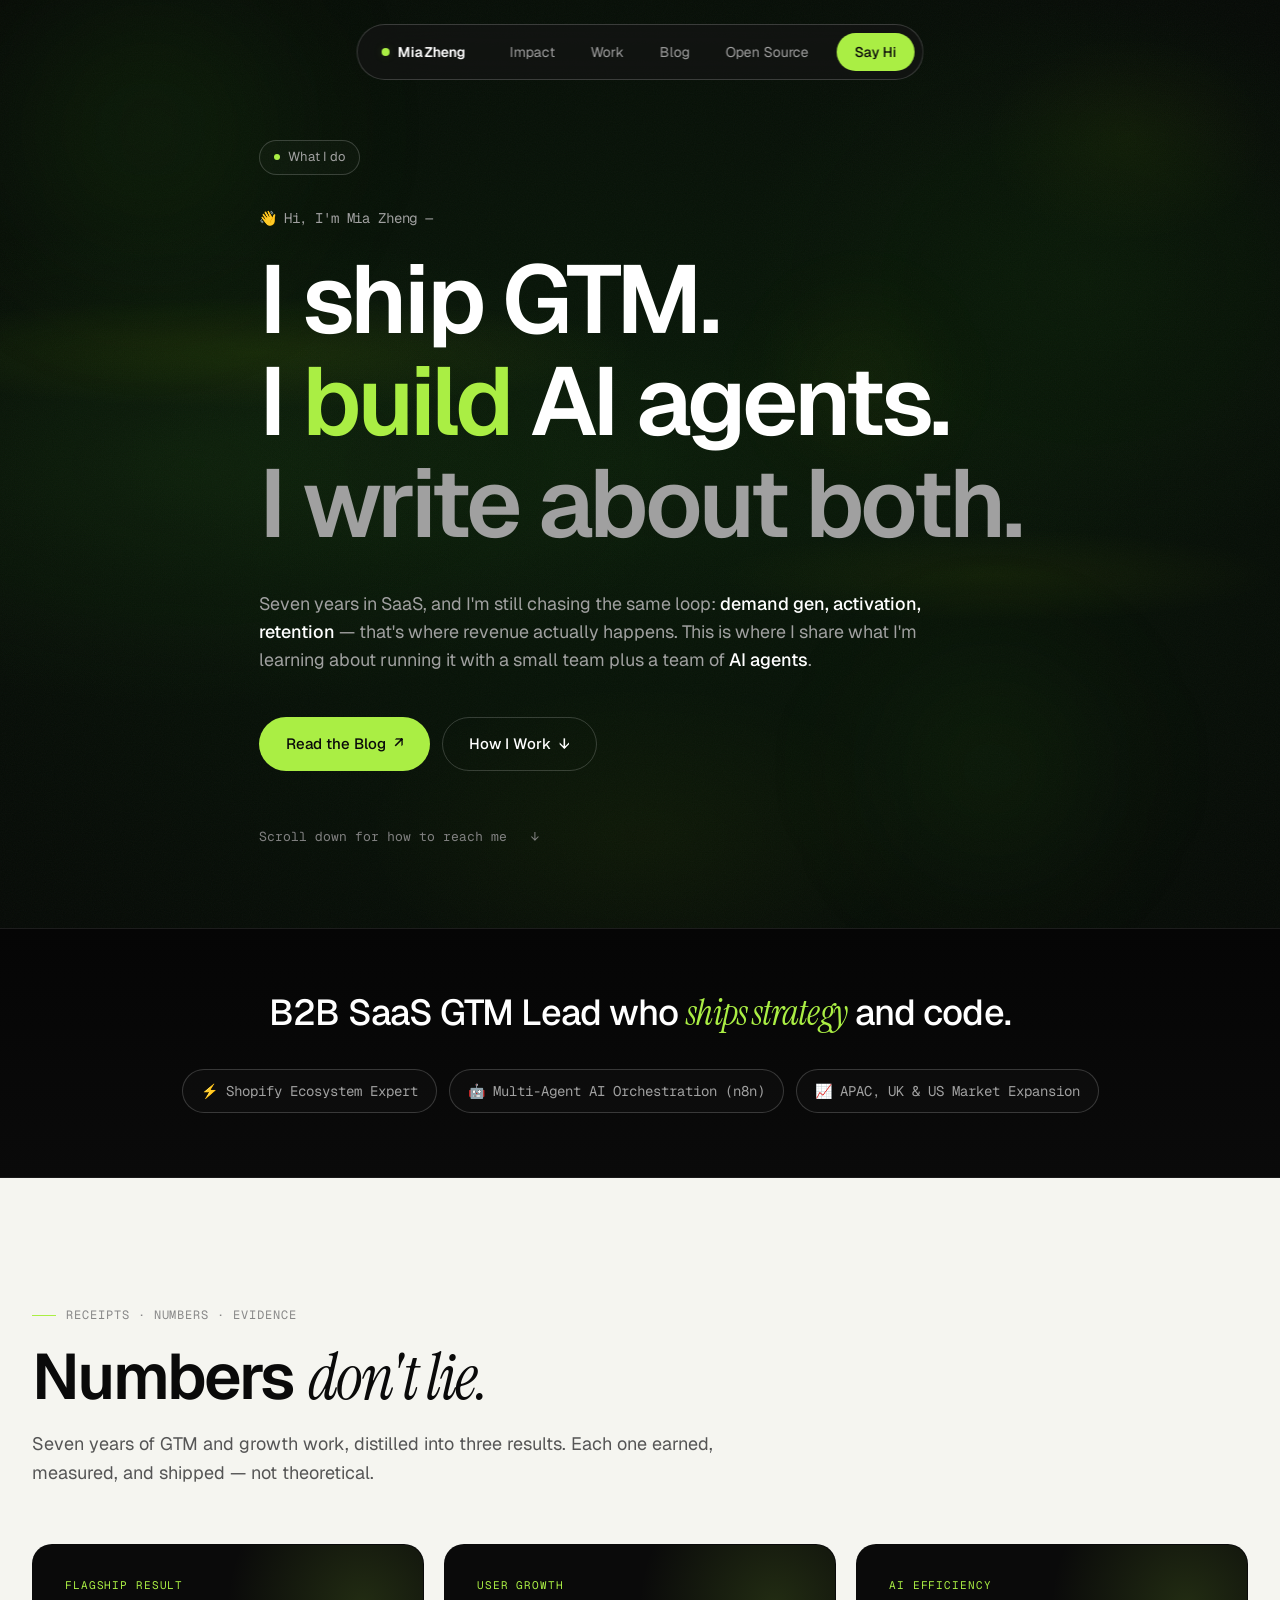
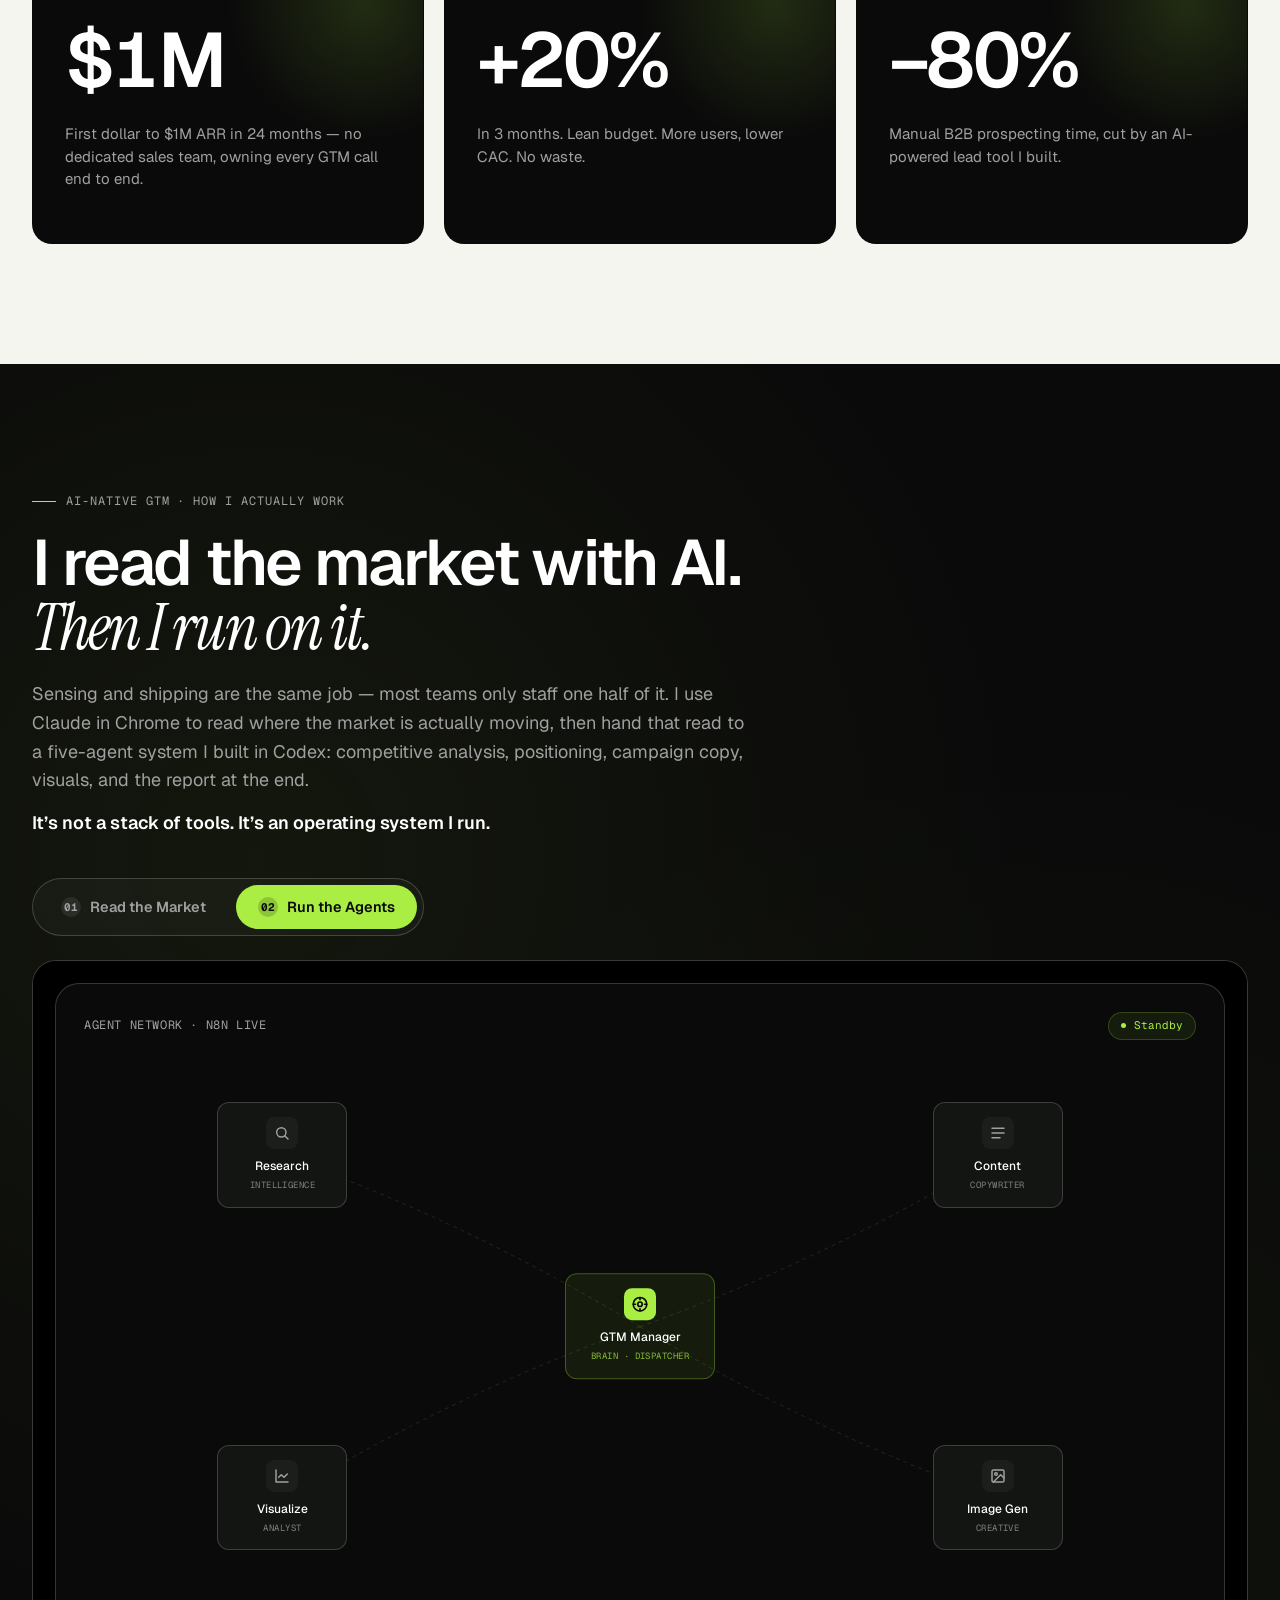
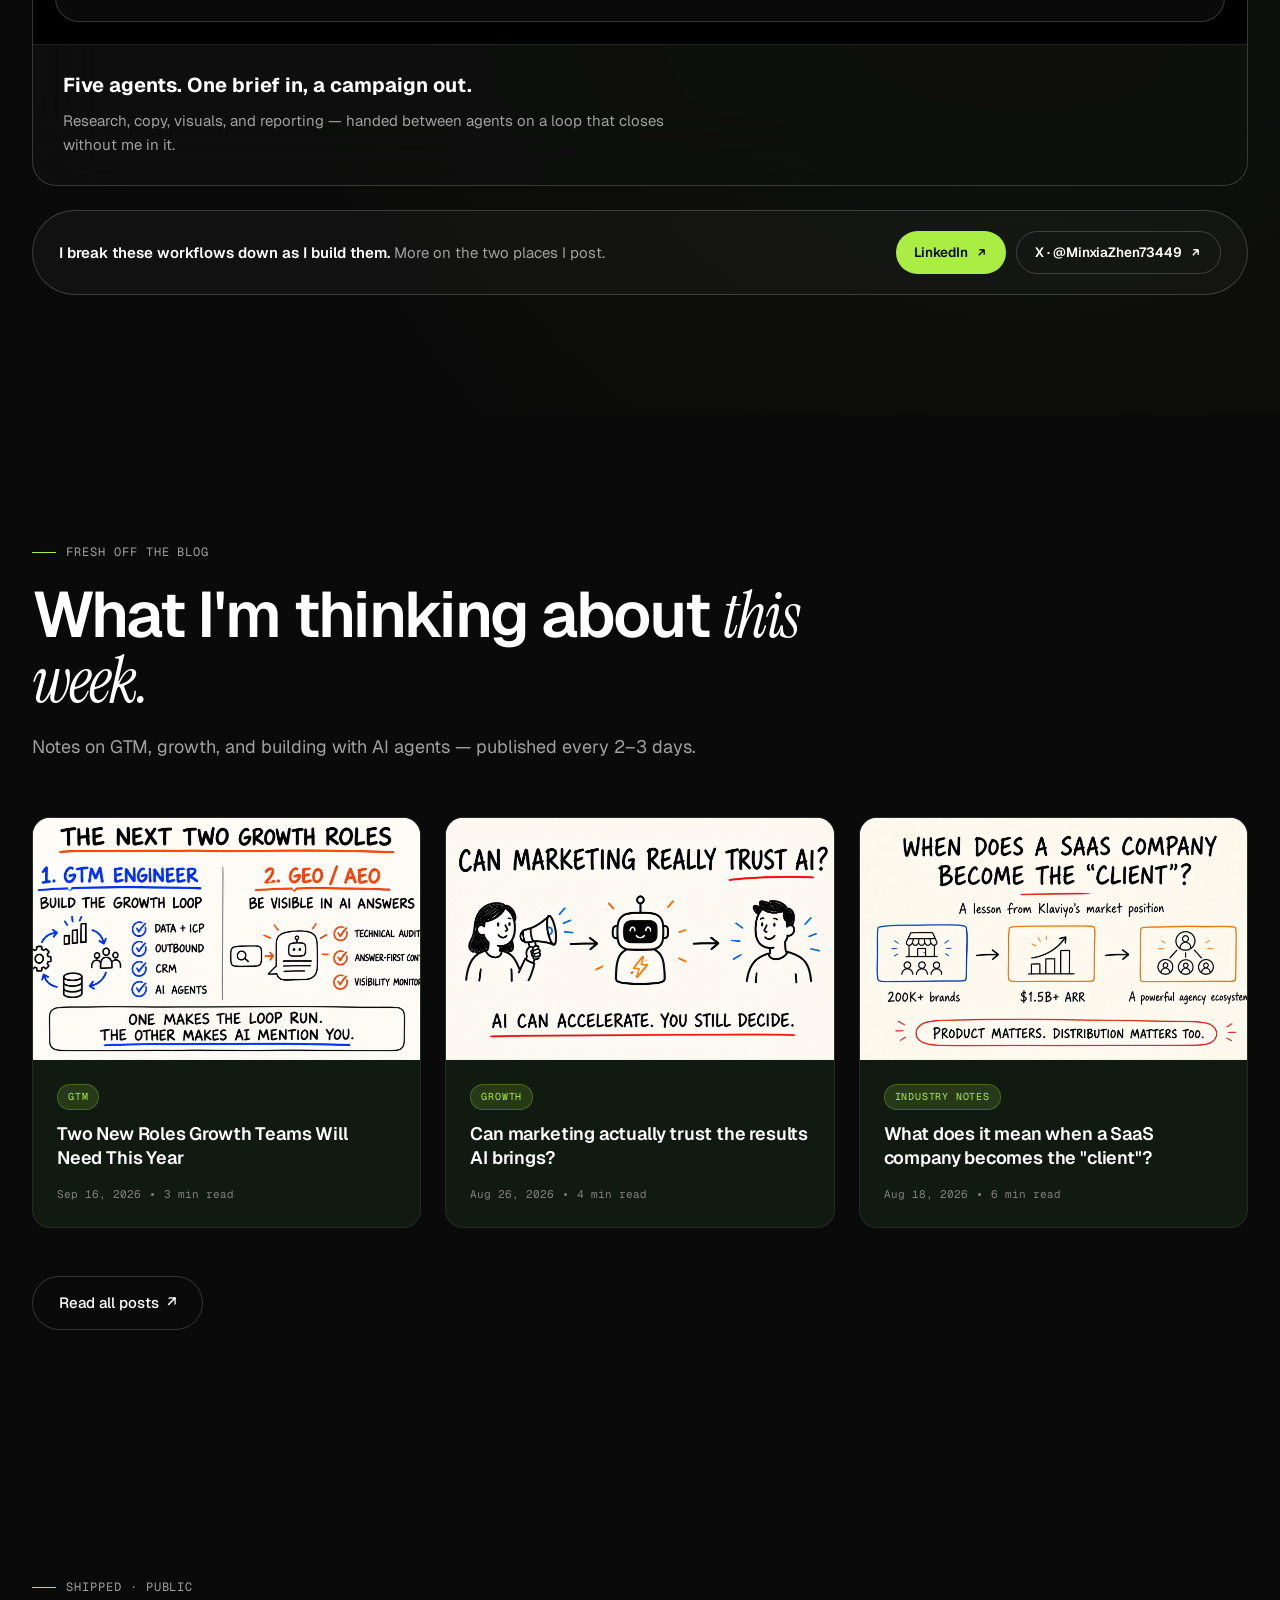
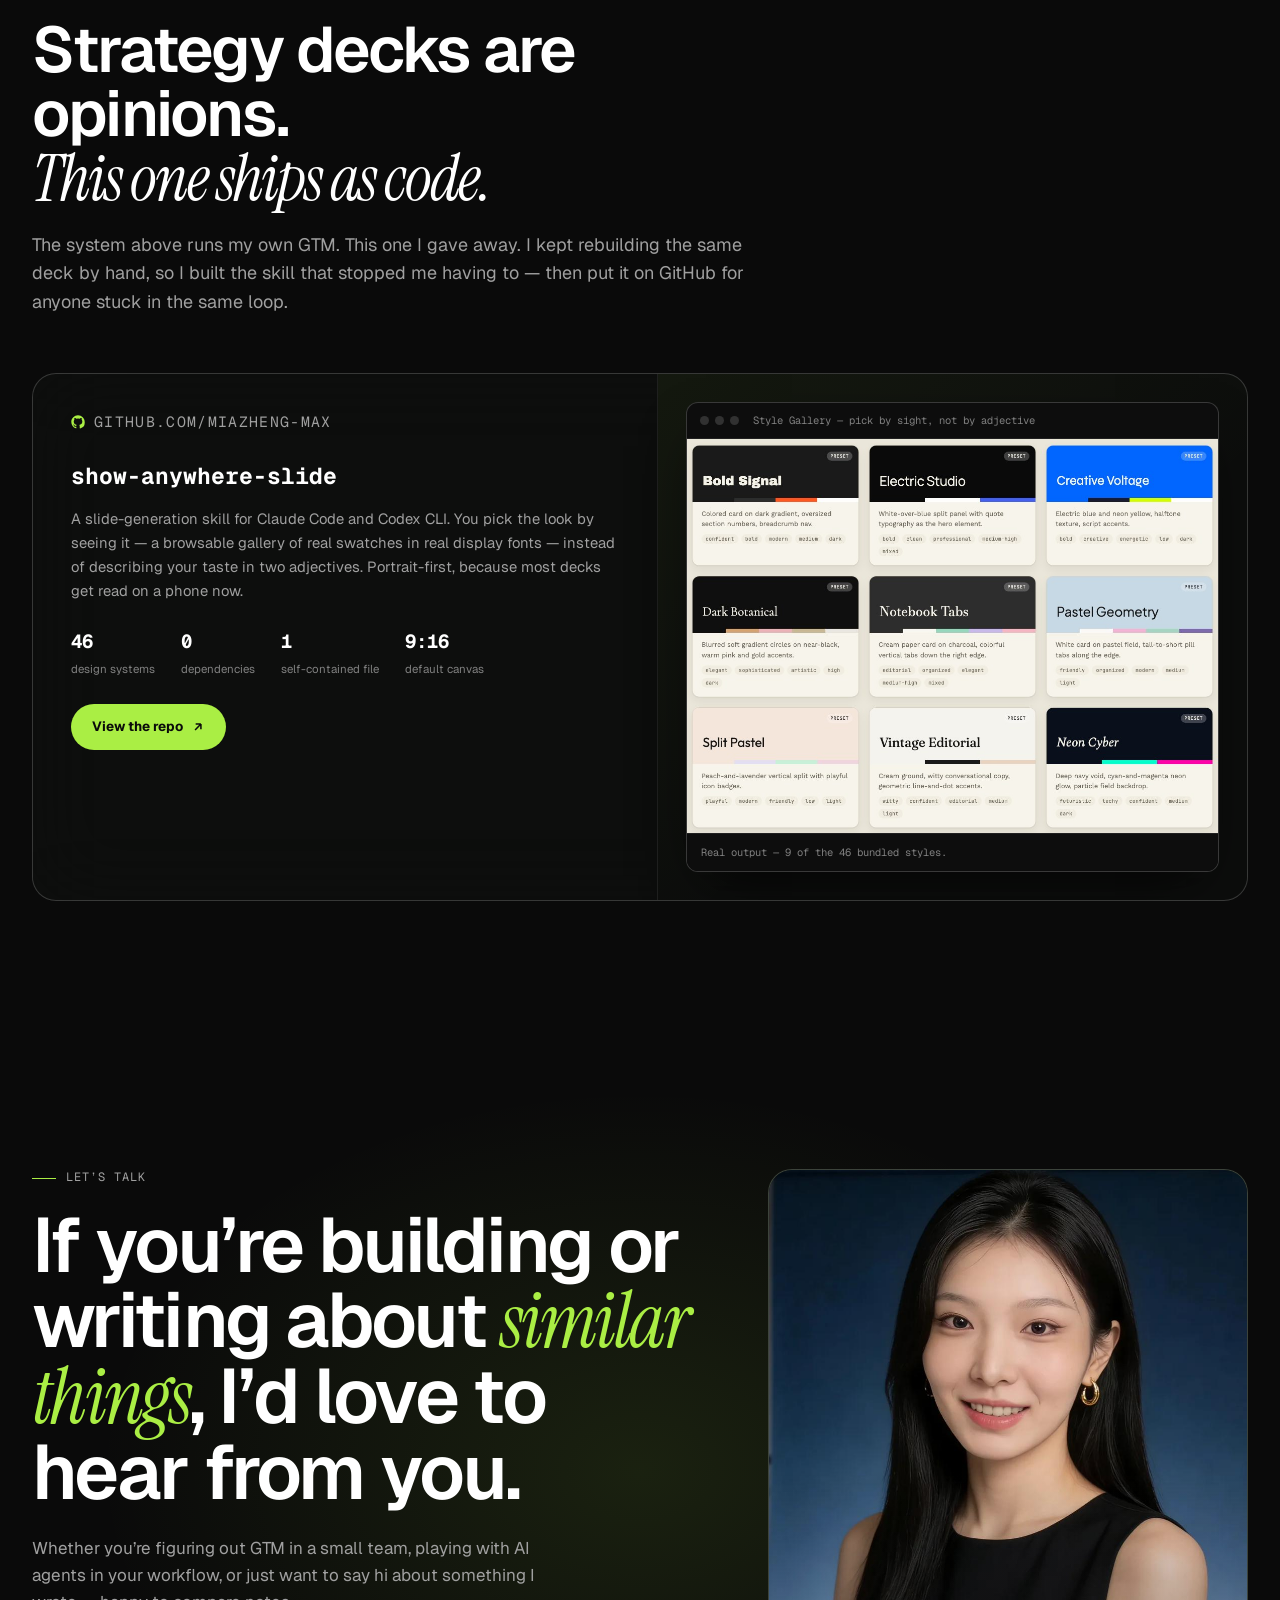
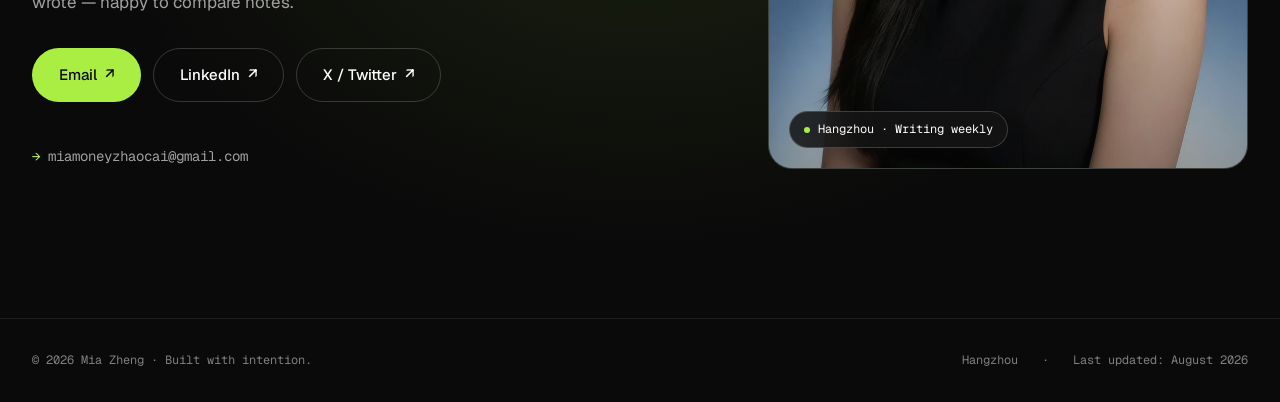
==== commit 6acbdcbc: "Restore blog/index.html and homepage from good state (0f0e944) The 6 mass republishes duplicated car" ====
--- a/index.html
+++ b/index.html
@@ -1690,6 +1690,19 @@
     </p>
 
     <div class="blog-cards fade-in">
+      <a href="blog/marketingrole/" class="blog-card">
+        <div class="blog-card-cover">
+          <img src="blog/images/marketingrole-hero.jpg" alt="Two New Roles Growth Teams Will Need This Year" loading="lazy">
+        </div>
+        <div class="blog-card-body">
+          <div class="blog-card-tags"><span class="blog-card-tag">GTM</span></div>
+          <h3 class="blog-card-title">Two New Roles Growth Teams Will Need This Year</h3>
+          <div class="blog-card-meta">
+            <span>Sep 16, 2026</span><span class="dot"></span><span>3 min read</span>
+          </div>
+        </div>
+      </a>
+
       <a href="blog/trust-ai/" class="blog-card">
         <div class="blog-card-cover">
           <img src="blog/images/trust-ai-hero.jpg" alt="Can marketing actually trust the results AI brings?" loading="lazy">
@@ -1703,28 +1716,15 @@
         </div>
       </a>
 
-      <a href="blog/product-vs-region/" class="blog-card">
+      <a href="blog/klaviyo-the-client/" class="blog-card">
         <div class="blog-card-cover">
-          <img src="blog/images/product-vs-region-hero.jpg" alt="What's the difference between Product Marketing and Region Marketing?" loading="lazy">
+          <img src="blog/images/klaviyo-the-client-hero.jpg" alt="What does it mean when a SaaS company becomes the &quot;client&quot;?" loading="lazy">
         </div>
         <div class="blog-card-body">
-          <div class="blog-card-tags"><span class="blog-card-tag">GTM</span></div>
-          <h3 class="blog-card-title">What's the difference between Product Marketing and Region Marketing?</h3>
+          <div class="blog-card-tags"><span class="blog-card-tag">Industry Notes</span></div>
+          <h3 class="blog-card-title">What does it mean when a SaaS company becomes the "client"?</h3>
           <div class="blog-card-meta">
-            <span>Aug 10, 2026</span><span class="dot"></span><span>4 min read</span>
-          </div>
-        </div>
-      </a>
-
-      <a href="blog/marketingrole/" class="blog-card">
-        <div class="blog-card-cover">
-          <img src="blog/images/marketingrole-hero.jpg" alt="Two New Roles Growth Teams Will Need This Year" loading="lazy">
-        </div>
-        <div class="blog-card-body">
-          <div class="blog-card-tags"><span class="blog-card-tag">GTM</span></div>
-          <h3 class="blog-card-title">Two New Roles Growth Teams Will Need This Year</h3>
-          <div class="blog-card-meta">
-            <span>Sep 16, 2026</span><span class="dot"></span><span>3 min read</span>
+            <span>Aug 18, 2026</span><span class="dot"></span><span>6 min read</span>
           </div>
         </div>
       </a>
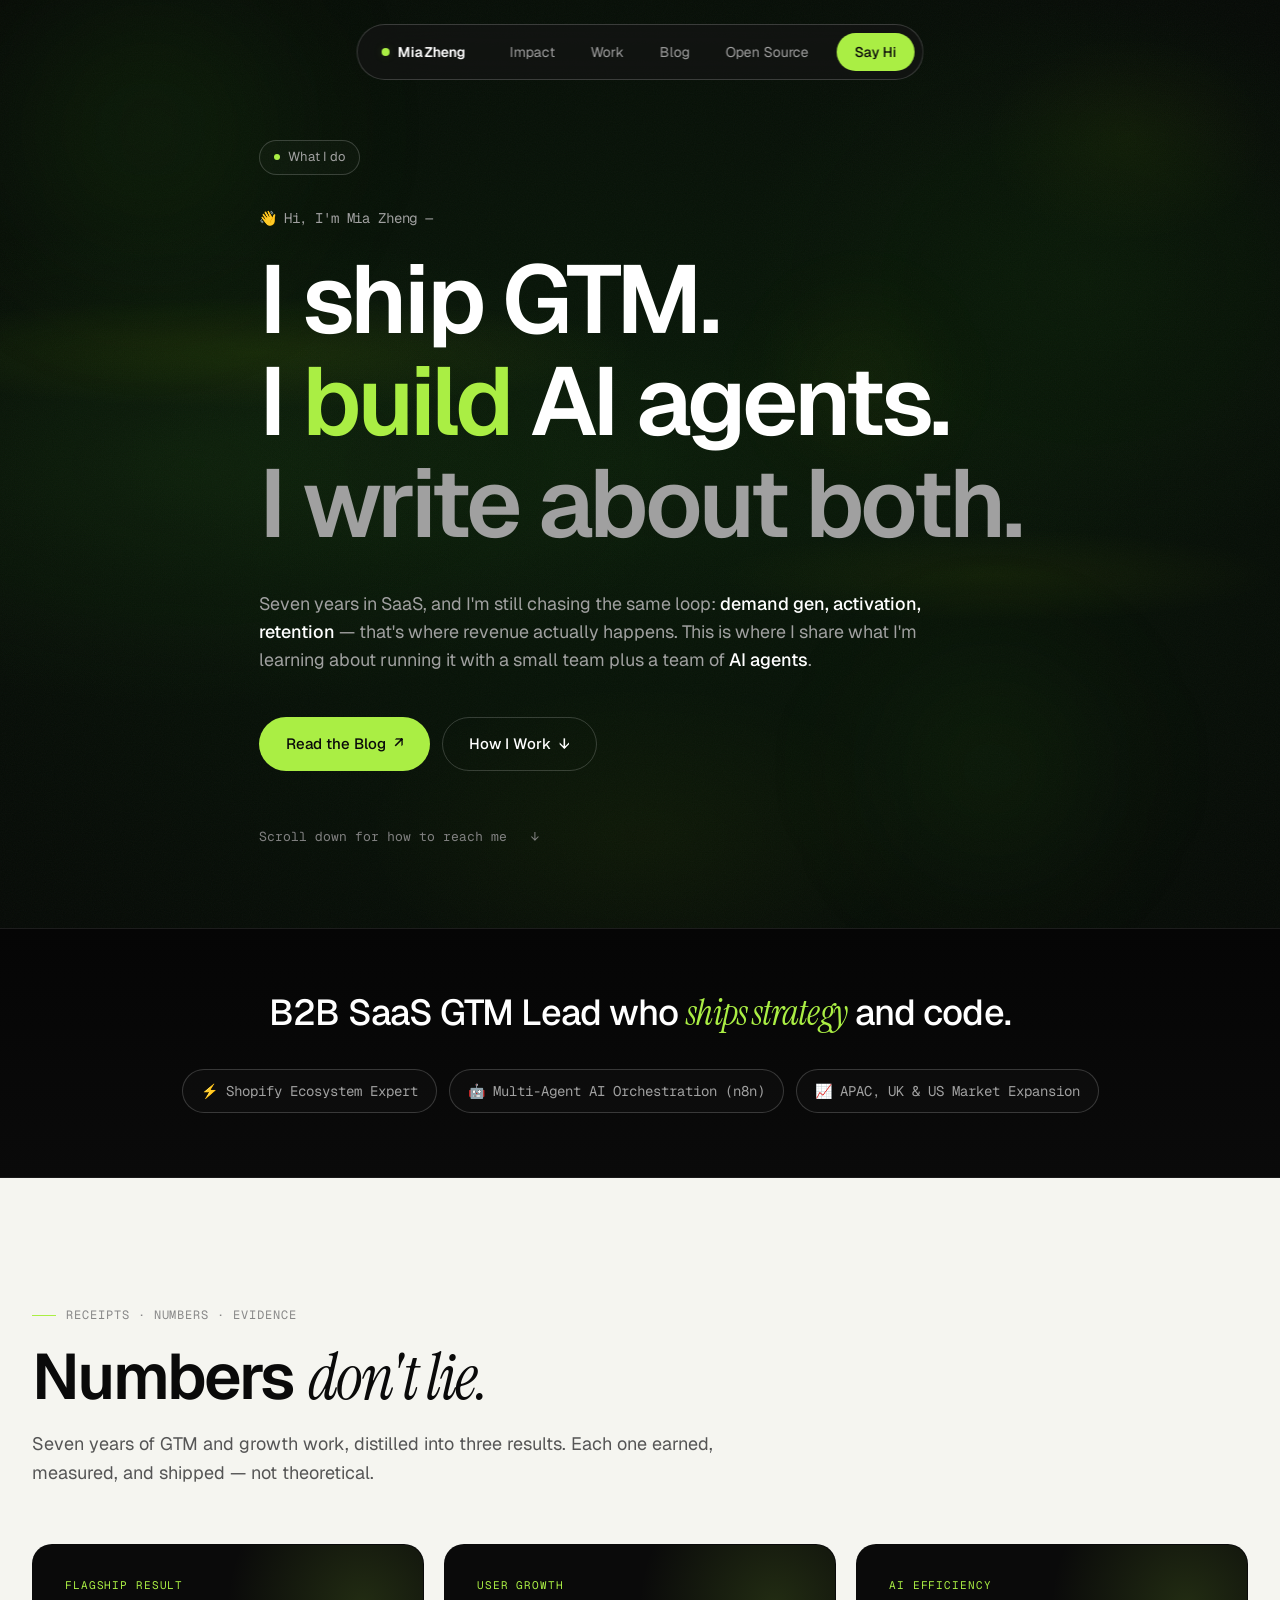
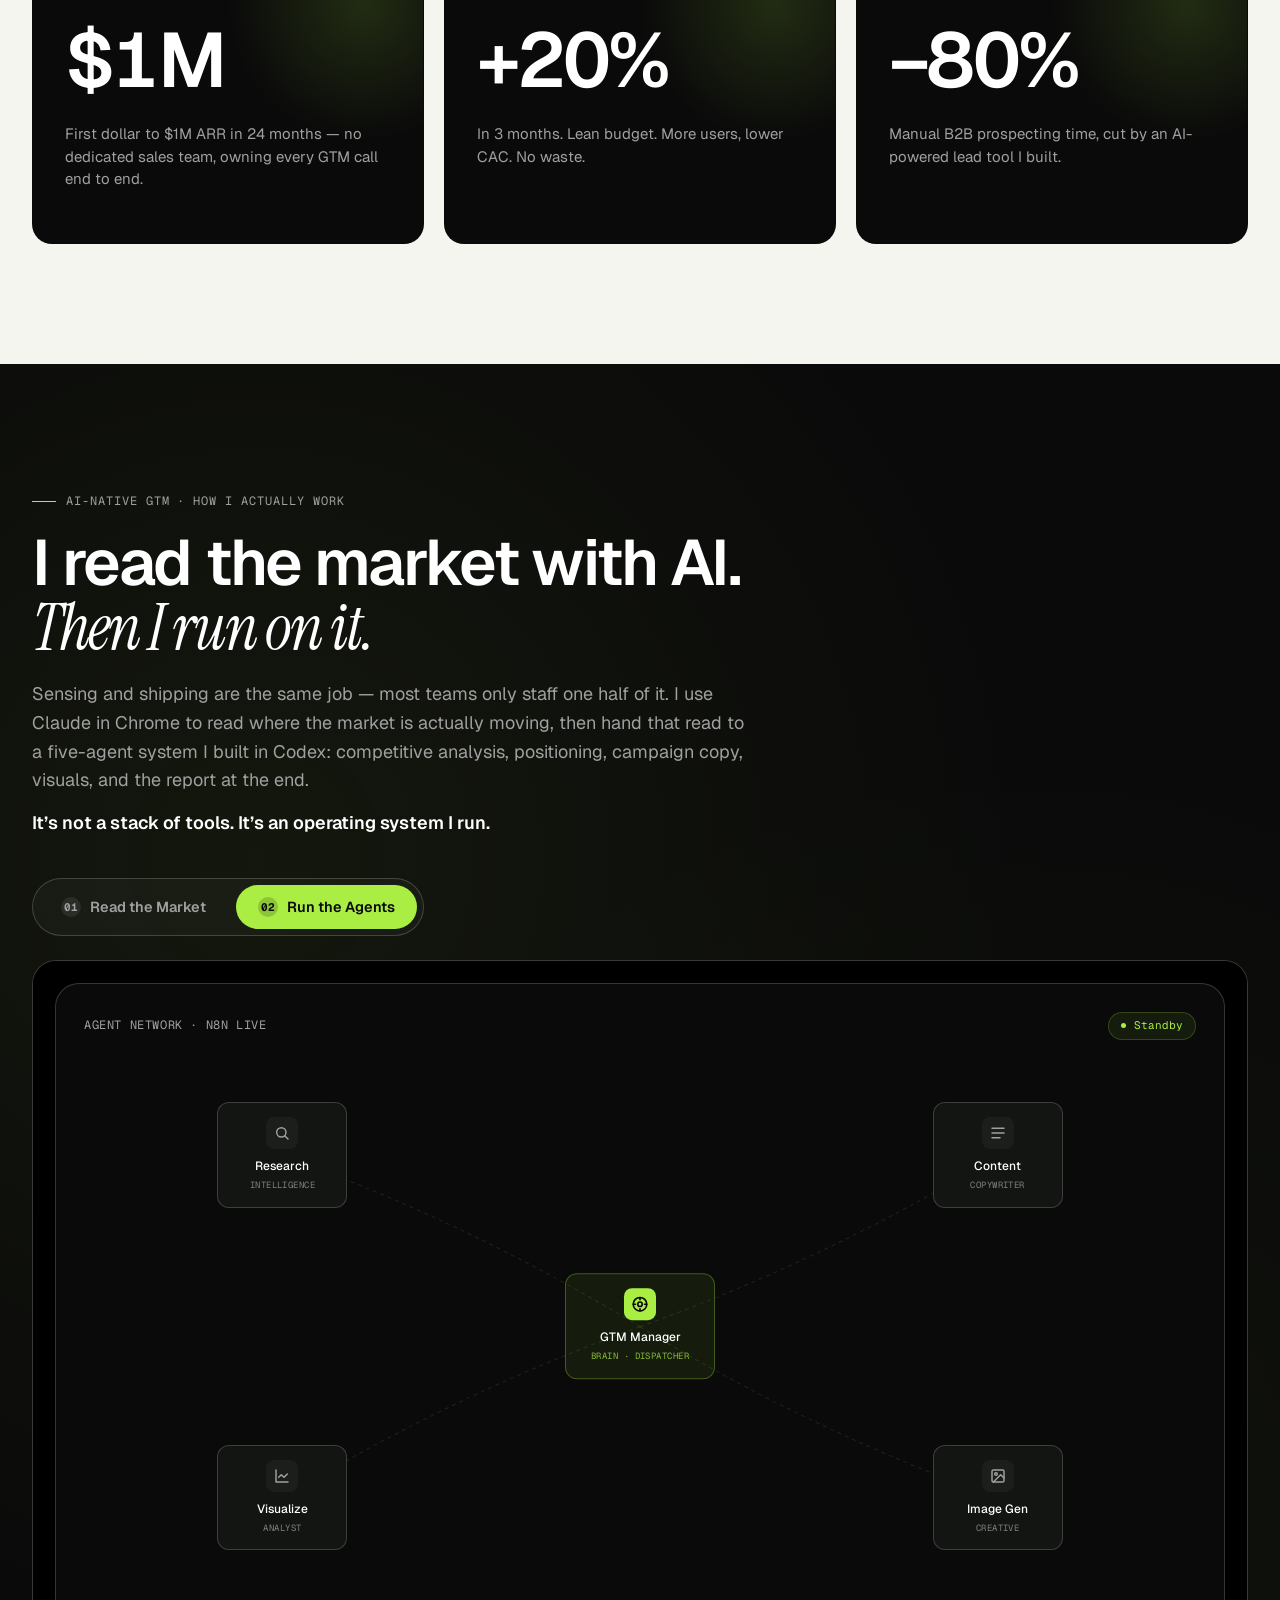
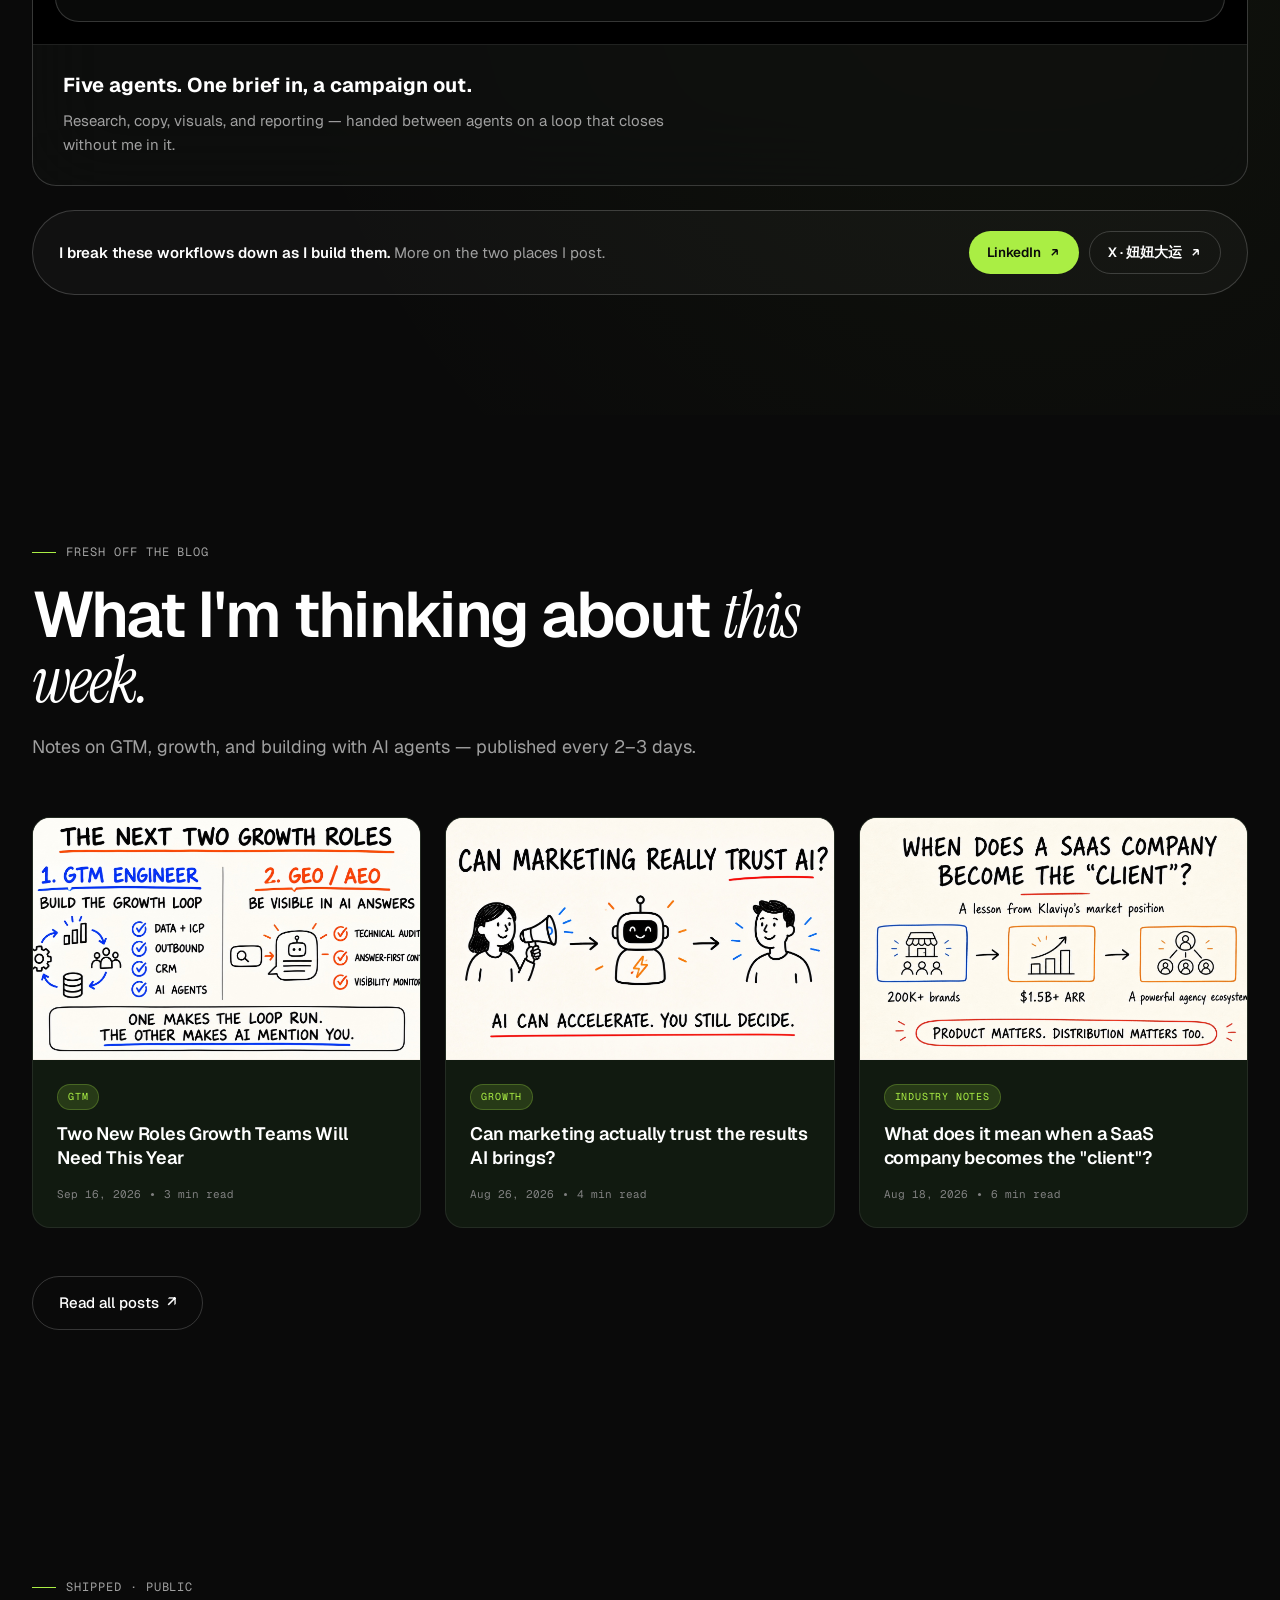
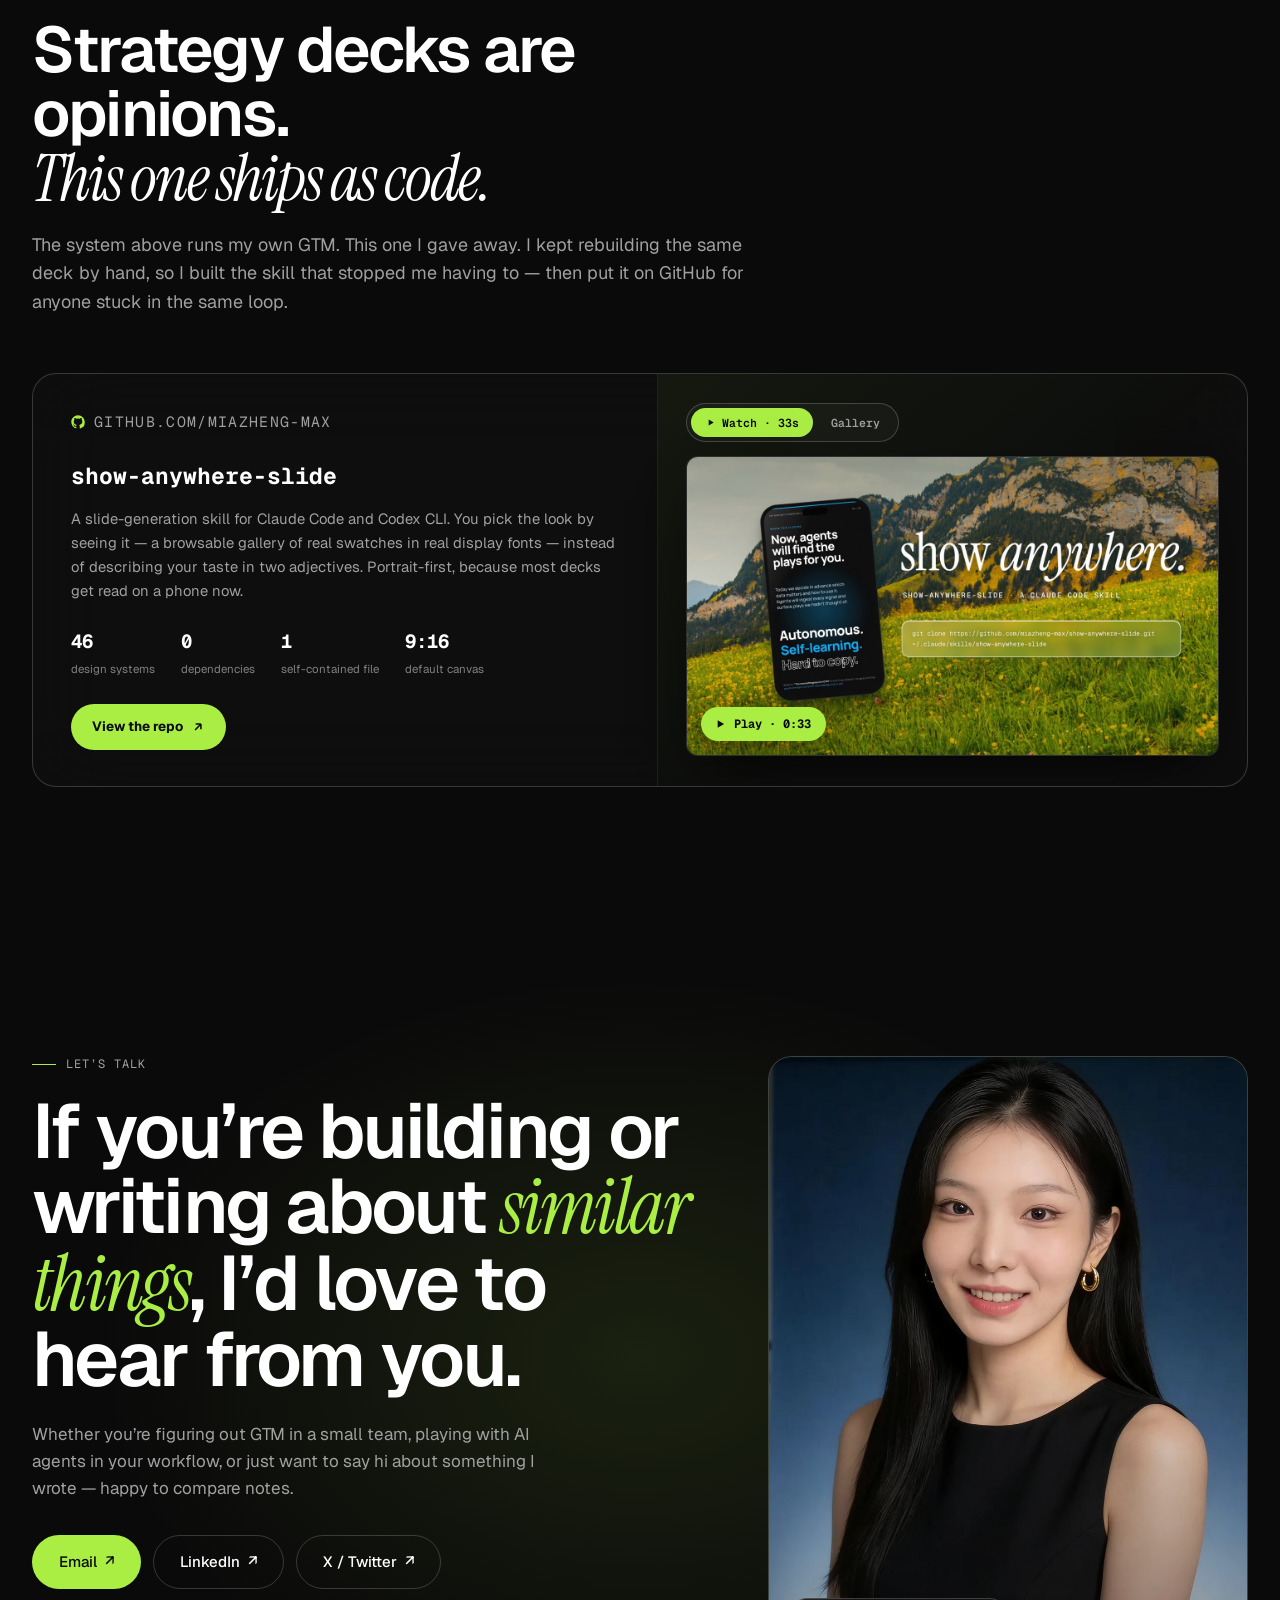
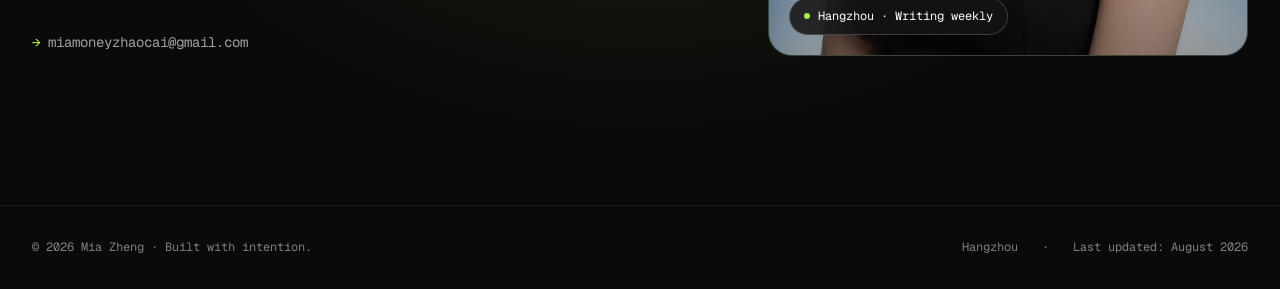
==== commit 9ede9172: "Add show-anywhere-slide promo video; rename X display name - Open Source section: Watch / Gallery sw" ====
--- a/index.html
+++ b/index.html
@@ -1367,6 +1367,67 @@
   color: var(--text-tertiary); border-top: 0.5px solid var(--border-dark); background: #0d0d0d;
 }
 
+/* ---- Open-source media: Watch / Gallery ---- */
+.oss-media { width: 100%; }
+.oss-switch {
+  display: inline-flex; gap: 4px; padding: 4px; margin-bottom: 14px;
+  border: 0.5px solid var(--border-dark-strong); border-radius: 100px;
+  background: rgba(255,255,255,0.03);
+}
+.oss-sw {
+  display: inline-flex; align-items: center; gap: 6px;
+  font-family: var(--font-mono); font-size: 11.5px; font-weight: 600;
+  color: var(--text-secondary); background: transparent; border: 0;
+  padding: 7px 14px; border-radius: 100px; cursor: pointer;
+  transition: background .2s ease, color .2s ease;
+}
+.oss-sw svg { width: 11px; height: 11px; }
+.oss-sw:hover { color: var(--text-primary); }
+.oss-sw.active { background: var(--accent); color: var(--text-dark); }
+.oss-pane:not(.active) { display: none; }
+
+.oss-player {
+  position: relative; width: 100%; aspect-ratio: 16 / 9; overflow: hidden;
+  border-radius: 12px; border: 0.5px solid var(--border-dark-strong); background: #000;
+  box-shadow: 0 24px 56px -20px rgba(0,0,0,0.85);
+}
+.oss-vbtn { position: absolute; inset: 0; width: 100%; height: 100%; padding: 0; border: 0; background: #000; cursor: pointer; }
+.oss-vbtn picture, .oss-vbtn img { width: 100%; height: 100%; display: block; }
+.oss-vbtn img { object-fit: cover; transition: transform .6s cubic-bezier(.16,1,.3,1); }
+.oss-vbtn:hover img { transform: scale(1.02); }
+.oss-vbtn:focus-visible { outline: 2px solid var(--accent); outline-offset: -3px; }
+.oss-play {
+  position: absolute; left: 14px; bottom: 14px;
+  display: inline-flex; align-items: center; gap: 7px;
+  padding: 9px 15px 9px 12px; border-radius: 100px;
+  font-family: var(--font-mono); font-size: 12px; font-weight: 700; white-space: nowrap;
+  background: var(--accent); color: var(--text-dark);
+  box-shadow: 0 10px 30px rgba(0,0,0,0.45);
+  transition: transform .3s cubic-bezier(.16,1,.3,1);
+}
+.oss-play svg { width: 14px; height: 14px; }
+.oss-vbtn:hover .oss-play { transform: scale(1.05); }
+.oss-player video { position: absolute; inset: 0; width: 100%; height: 100%; display: block; background: #000; object-fit: contain; }
+
+@media (max-width: 860px) {
+  .aig-oss-r { justify-content: center; }
+  .oss-media { display: flex; flex-direction: column; align-items: center; }
+  /* Phone: the vertical cut, inside a phone frame */
+  .oss-player {
+    width: min(260px, 78%); aspect-ratio: 9 / 16; margin: 0 auto;
+    border-radius: 38px; border: 7px solid #1b1b1b;
+    outline: 0.5px solid var(--border-dark-strong);
+  }
+  .oss-player::before {
+    content: ""; position: absolute; top: 9px; left: 50%; transform: translateX(-50%);
+    width: 30%; height: 18px; border-radius: 12px; background: #000; z-index: 2; pointer-events: none;
+  }
+  .oss-player video { object-fit: cover; }
+  .oss-play { left: 50%; bottom: 22px; transform: translateX(-50%); }
+  .oss-vbtn:hover .oss-play { transform: translateX(-50%) scale(1.05); }
+  .oss-pane { width: 100%; }
+}
+
 @media (max-width: 860px) {
   /* Fix GitHub / open-source card overflowing on mobile:
      grid items default to min-width:auto, so a wide image or long word
@@ -1672,7 +1733,7 @@
       <p><strong>I break these workflows down as I build them.</strong> More on the two places I post.</p>
       <div class="aig-cta-links">
         <a class="aig-primary" href="https://www.linkedin.com/in/mia-zheng-a31214310" target="_blank" rel="noopener">LinkedIn <svg viewBox="0 0 24 24" fill="none" stroke="currentColor" stroke-width="2.6" aria-hidden="true"><path d="M7 17L17 7M17 7H8M17 7v9"/></svg></a>
-        <a class="aig-ghost" href="https://x.com/MinxiaZhen73449" target="_blank" rel="noopener">X &middot; @MinxiaZhen73449 <svg viewBox="0 0 24 24" fill="none" stroke="currentColor" stroke-width="2.6" aria-hidden="true"><path d="M7 17L17 7M17 7H8M17 7v9"/></svg></a>
+        <a class="aig-ghost" href="https://x.com/MinxiaZhen73449" target="_blank" rel="noopener">X &middot; 妞妞大运 <svg viewBox="0 0 24 24" fill="none" stroke="currentColor" stroke-width="2.6" aria-hidden="true"><path d="M7 17L17 7M17 7H8M17 7v9"/></svg></a>
       </div>
     </div>
   </div>
@@ -1764,11 +1825,30 @@
         <a class="aig-oss-cta" href="https://github.com/miazheng-max/show-anywhere-slide" target="_blank" rel="noopener">View the repo <svg viewBox="0 0 24 24" fill="none" stroke="currentColor" stroke-width="2.6" aria-hidden="true"><path d="M7 17L17 7M17 7H8M17 7v9"/></svg></a>
       </div>
       <div class="aig-oss-r">
-        <figure class="aig-shot">
+        <div class="oss-media">
+          <div class="oss-switch" role="tablist" aria-label="show-anywhere-slide media">
+            <button class="oss-sw active" data-oss="watch" role="tab" aria-selected="true"><svg viewBox="0 0 24 24" fill="currentColor" aria-hidden="true"><path d="M8 5.5v13l11-6.5z"/></svg>Watch &middot; 33s</button>
+            <button class="oss-sw" data-oss="gallery" role="tab" aria-selected="false">Gallery</button>
+          </div>
+          <div class="oss-pane active" data-oss-pane="watch">
+            <div class="oss-player" id="ossPlayer">
+              <button class="oss-vbtn" id="ossPlay" aria-label="Play: show anywhere &mdash; 33-second promo">
+                <picture>
+                  <source media="(max-width: 860px)" srcset="media/show-anywhere-poster-9x16.jpg">
+                  <img src="media/show-anywhere-poster-16x9.jpg" alt="show anywhere. &mdash; promo for the show-anywhere-slide Claude Code skill" loading="lazy">
+                </picture>
+                <span class="oss-play" aria-hidden="true"><svg viewBox="0 0 24 24" fill="currentColor"><path d="M8 5.5v13l11-6.5z"/></svg>Play &middot; 0:33</span>
+              </button>
+            </div>
+          </div>
+          <div class="oss-pane" data-oss-pane="gallery">
+          <figure class="aig-shot">
           <div class="aig-shot-bar"><i></i><i></i><i></i><span>Style Gallery &mdash; pick by sight, not by adjective</span></div>
           <img src="[data-uri]" alt="The style gallery: 46 design systems shown as real cards in their real display fonts" />
           <figcaption>Real output &mdash; 9 of the 46 bundled styles.</figcaption>
         </figure>
+          </div>
+        </div>
       </div>
     </div>
   </div>
@@ -2258,5 +2338,61 @@
   }, 3000);
 })();
 </script>
+<script>
+(function () {
+  var player = document.getElementById('ossPlayer');
+  if (!player) return;
+  var mq = window.matchMedia('(max-width: 860px)');
+  var posterHTML = player.innerHTML;
+  var SRC_WIDE = 'media/show-anywhere-promo-16x9.mp4';
+  var SRC_TALL = 'media/show-anywhere-promo-9x16.mp4';
+
+  function wirePlay() {
+    var btn = document.getElementById('ossPlay');
+    if (!btn) return;
+    btn.addEventListener('click', function () {
+      var v = document.createElement('video');
+      v.src = mq.matches ? SRC_TALL : SRC_WIDE;
+      v.controls = true;
+      v.autoplay = true;
+      v.playsInline = true;
+      v.setAttribute('playsinline', '');
+      player.innerHTML = '';
+      player.appendChild(v);
+      var p = v.play();
+      if (p && p.catch) p.catch(function () { /* autoplay blocked: controls are there */ });
+    });
+  }
+
+  function resetPlayer() {
+    var v = player.querySelector('video');
+    if (!v) return;
+    v.pause();
+    player.innerHTML = posterHTML;
+    wirePlay();
+  }
+
+  // Crossing the breakpoint swaps the cut (16:9 <-> 9:16), so go back to the poster.
+  if (mq.addEventListener) mq.addEventListener('change', resetPlayer);
+  else if (mq.addListener) mq.addListener(resetPlayer);
+
+  var sws = Array.prototype.slice.call(document.querySelectorAll('.oss-sw'));
+  var panes = Array.prototype.slice.call(document.querySelectorAll('.oss-pane'));
+  sws.forEach(function (btn) {
+    btn.addEventListener('click', function () {
+      var key = btn.getAttribute('data-oss');
+      sws.forEach(function (b) {
+        var on = b === btn;
+        b.classList.toggle('active', on);
+        b.setAttribute('aria-selected', on ? 'true' : 'false');
+      });
+      panes.forEach(function (p) { p.classList.toggle('active', p.getAttribute('data-oss-pane') === key); });
+      if (key !== 'watch') resetPlayer();
+    });
+  });
+
+  wirePlay();
+})();
+</script>
 </body>
 </html>
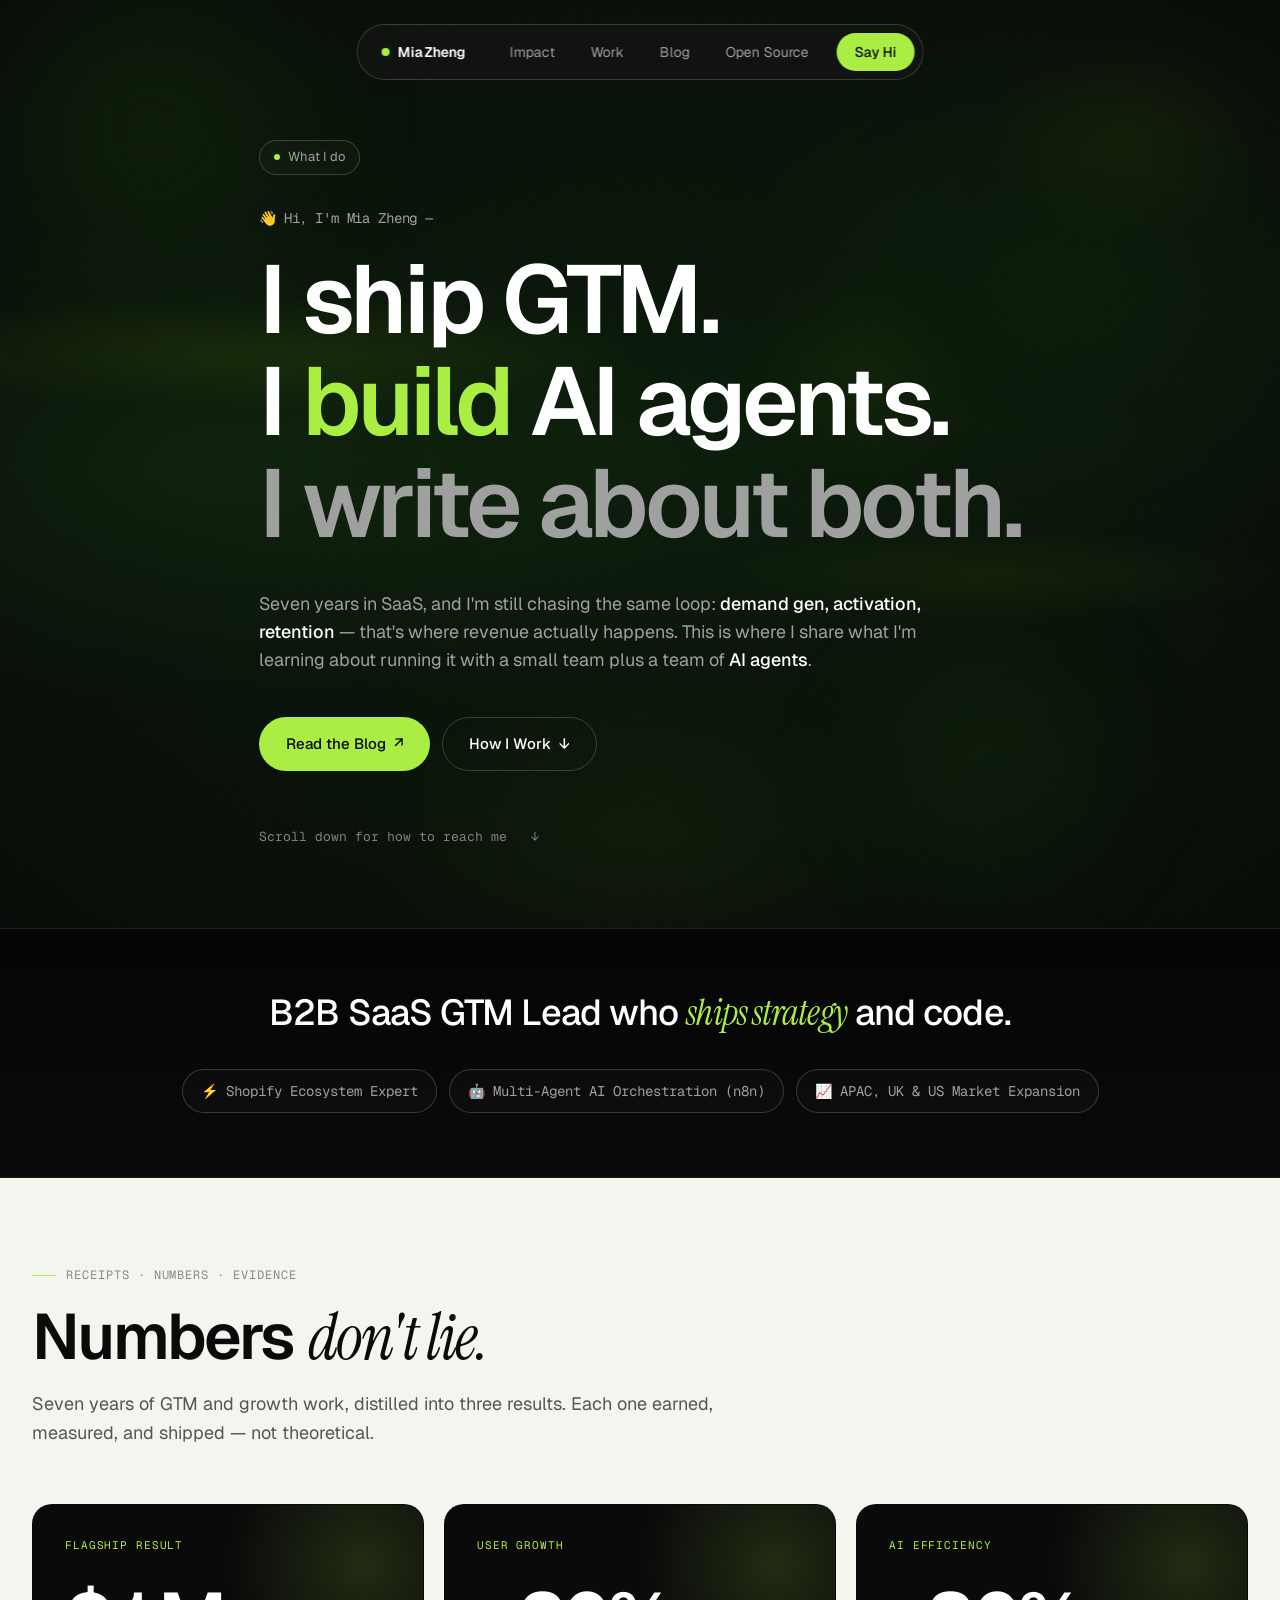
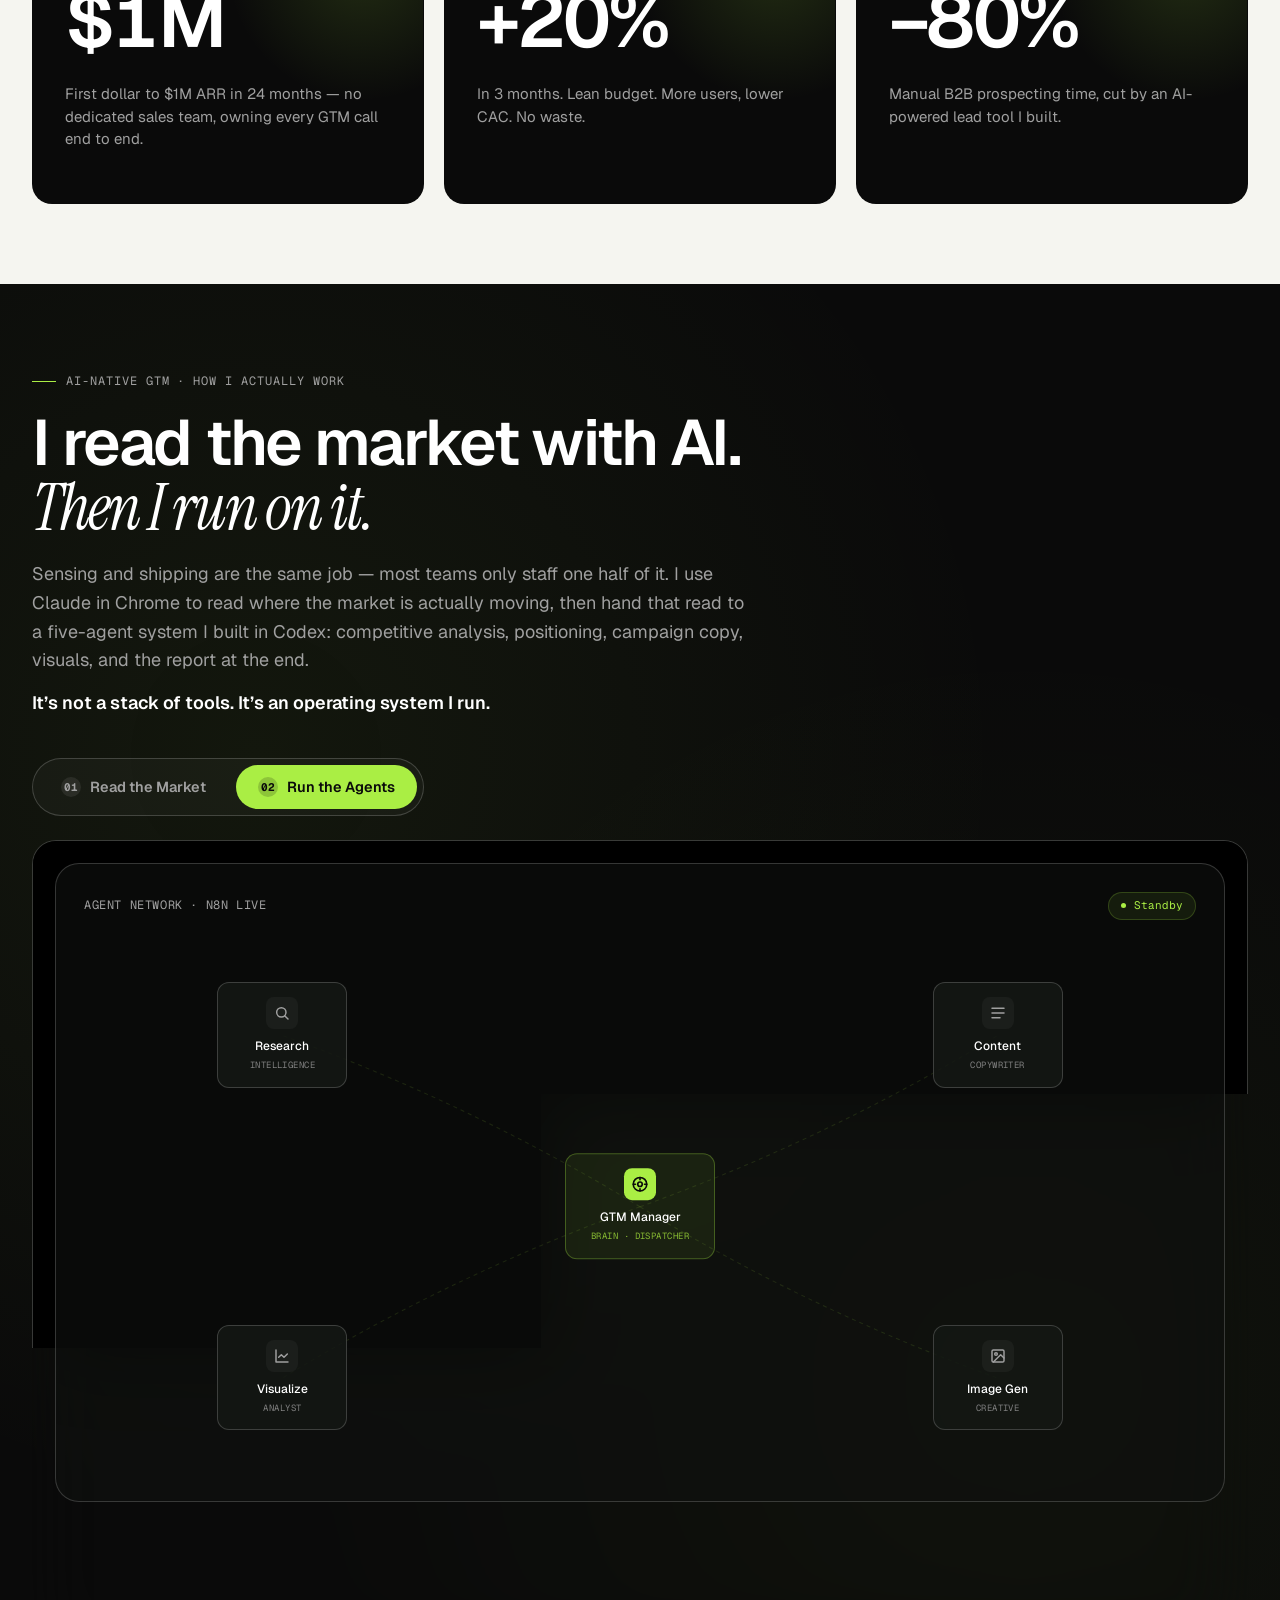
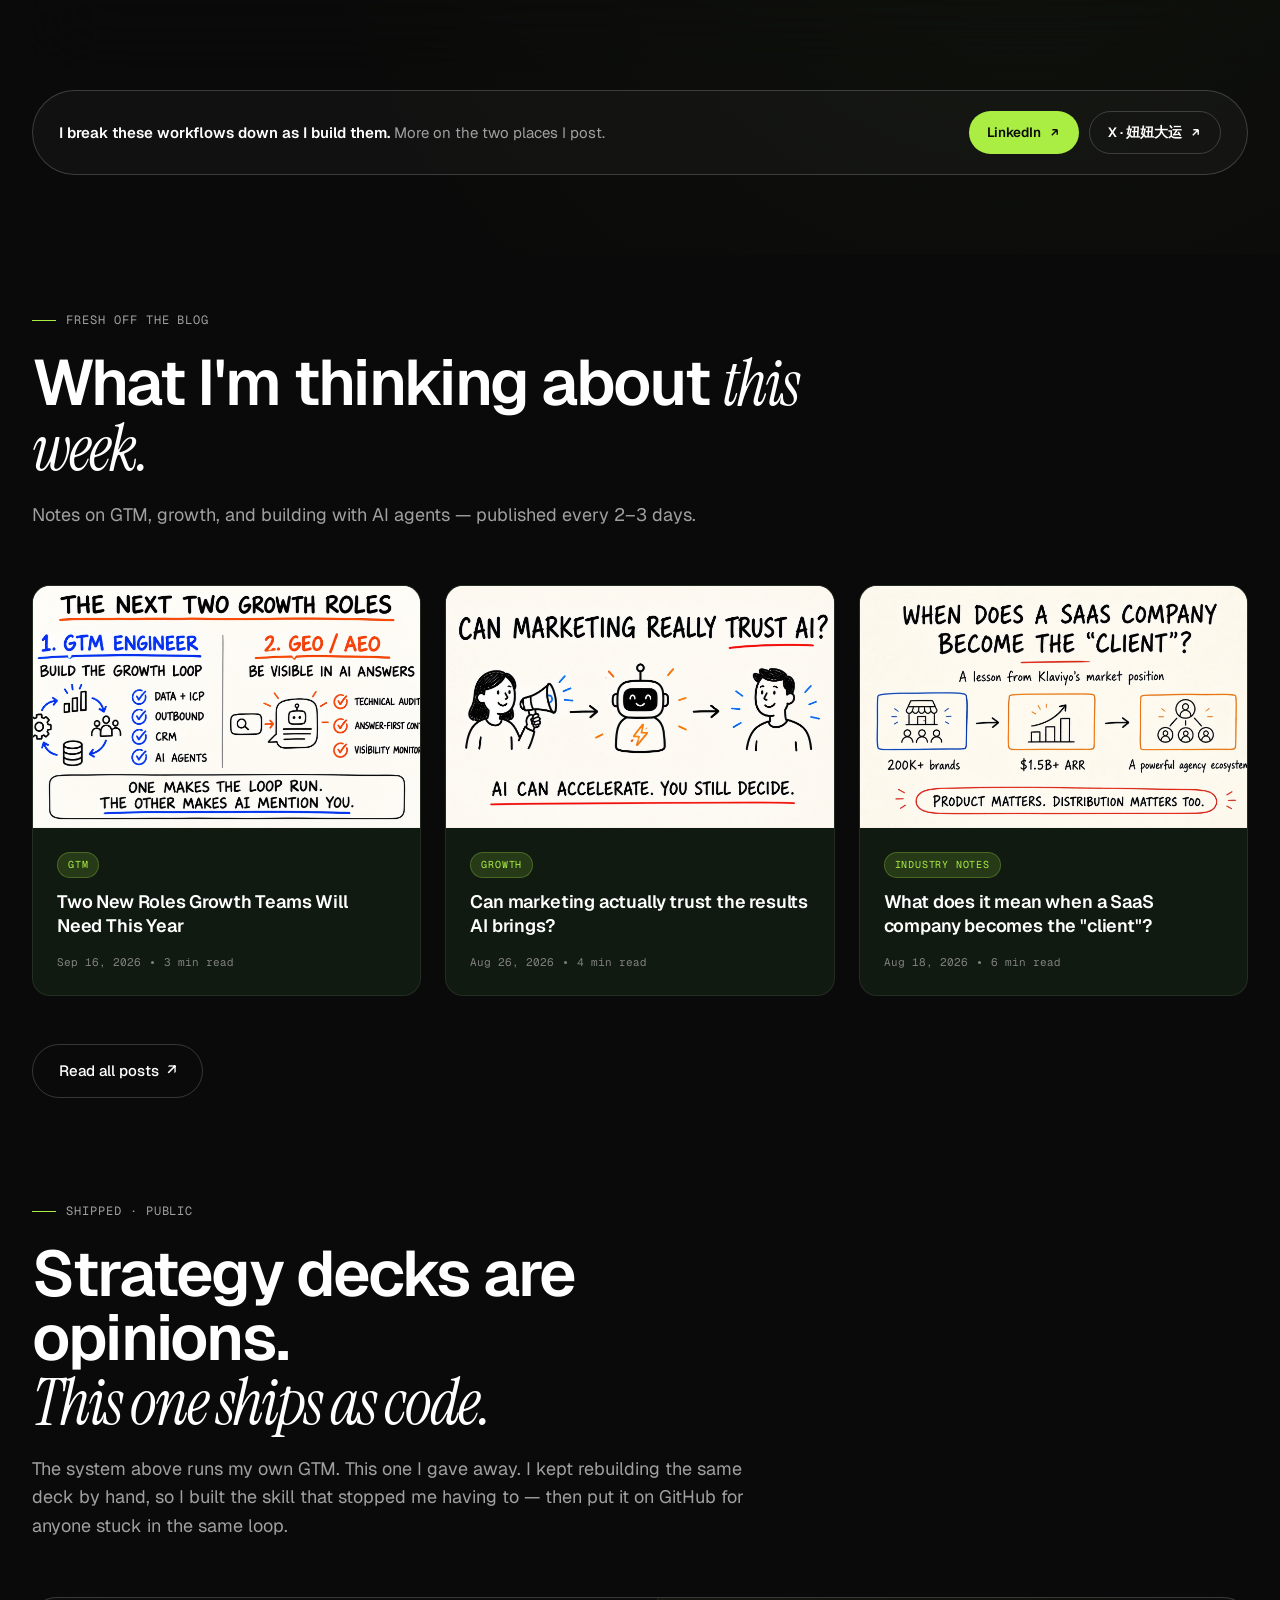
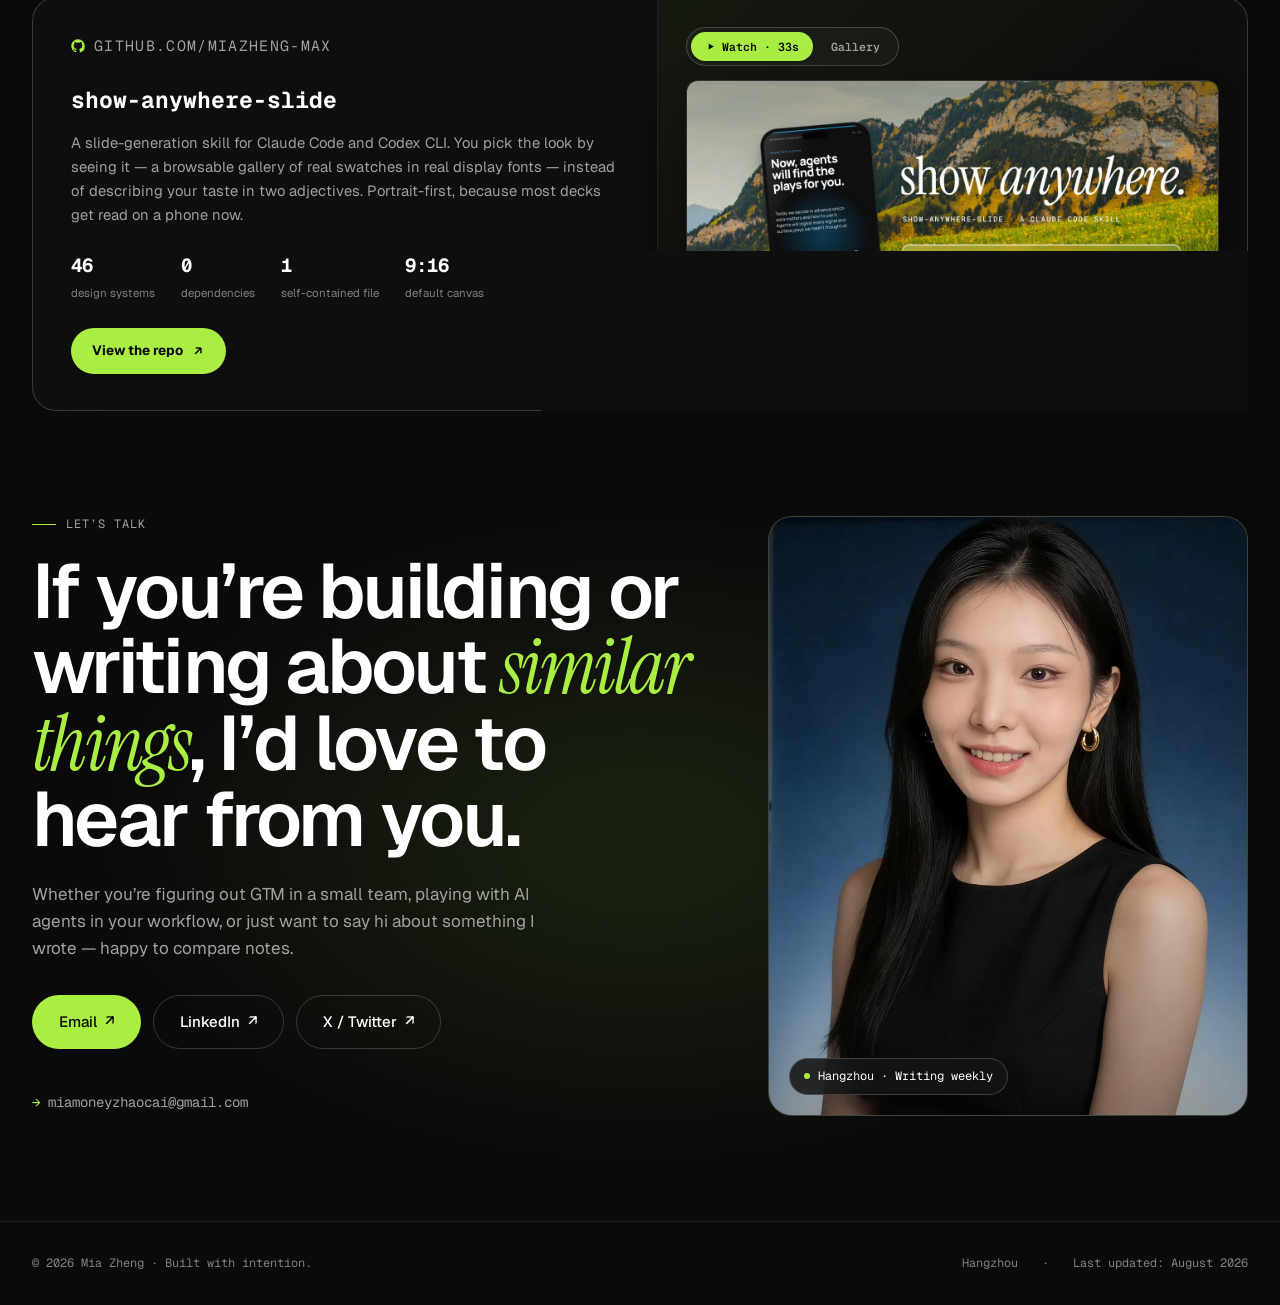
==== commit 8345be44: "Tighten homepage section spacing - Base section padding 120px -> 80px (mobile 80 -> 56), workflow an" ====
--- a/index.html
+++ b/index.html
@@ -373,7 +373,7 @@
 .tag-icon { font-size: 14px; }
 
 /* =============== SECTION HEADERS =============== */
-.section { padding: 120px 0; position: relative; }
+.section { padding: 80px 0; position: relative; }
 .section-light { background: var(--bg-light); color: var(--text-dark); }
 .section-light .text-secondary { color: var(--text-dark-secondary); }
 .section-eyebrow {
@@ -505,7 +505,7 @@
 /* =============== AI WORKFLOW SECTION =============== */
 .workflow {
   background: var(--bg-dark);
-  padding: 120px 0;
+  padding: 80px 0;
   position: relative;
   overflow: hidden;
 }
@@ -1097,9 +1097,16 @@
 /* =============== CONTACT =============== */
 .contact {
   background: var(--bg-dark);
-  padding: 140px 0;
+  padding: 96px 0;
   position: relative;
   overflow: hidden;
+}
+/* Blog → Open Source → Contact: same dark background, so keep the gaps tight */
+.section.blog-preview, #opensource.section { padding: 48px 0; }
+.section.contact { padding: 48px 0 96px; }
+@media (max-width: 960px) {
+  .section.blog-preview, #opensource.section { padding: 36px 0; }
+  .section.contact { padding: 36px 0 64px; }
 }
 .contact::before {
   content: ''; position: absolute; inset: 0;
@@ -1222,7 +1229,7 @@
   .nav-links a[href*="#"]:not(.nav-cta) { display: none; }
   .nav-cta { margin-left: 0 !important; padding: 6px 14px !important; }
   .container { padding: 0 20px; }
-  .section { padding: 80px 0; }
+  .section { padding: 56px 0; }
   .hero { padding: 120px 0 60px; }
   /* size the headline so each of the three lines stays on one row */
   .hero-headline { font-size: clamp(30px, 8.6vw, 46px); max-width: none; }
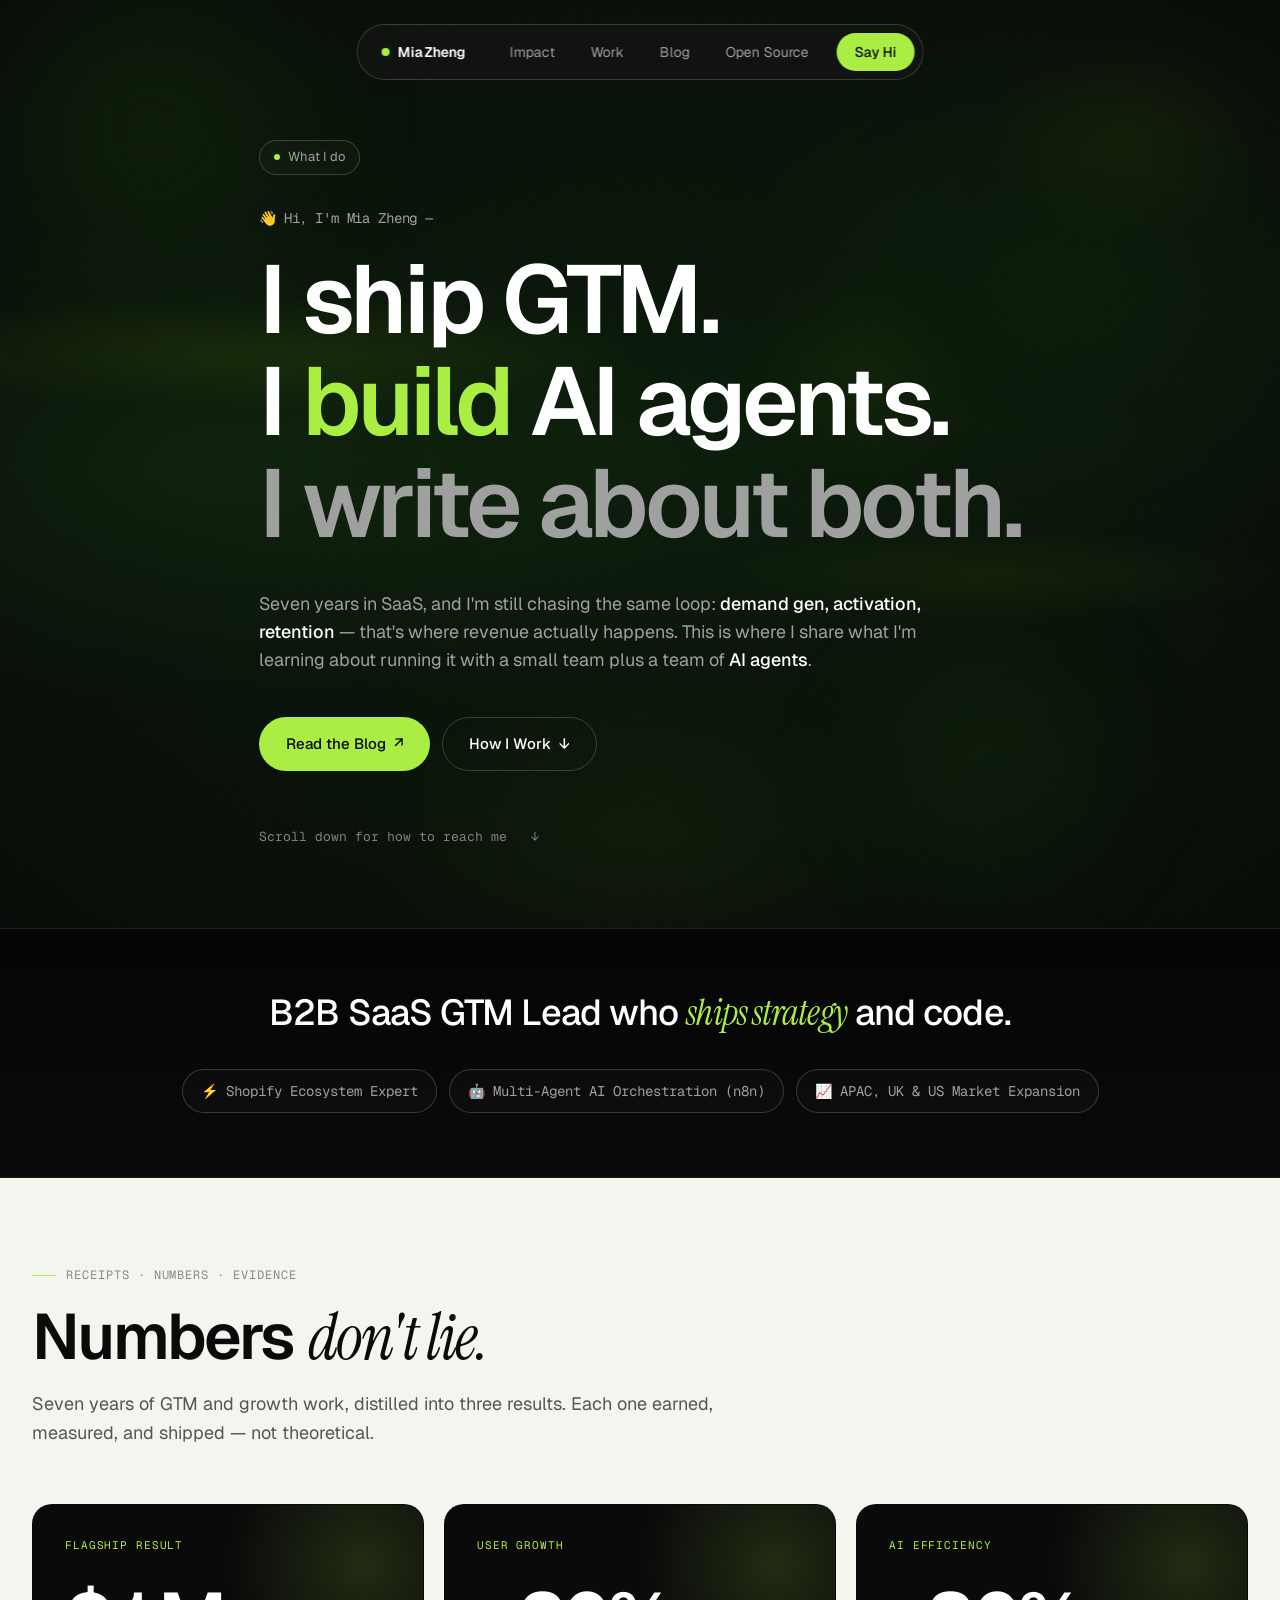
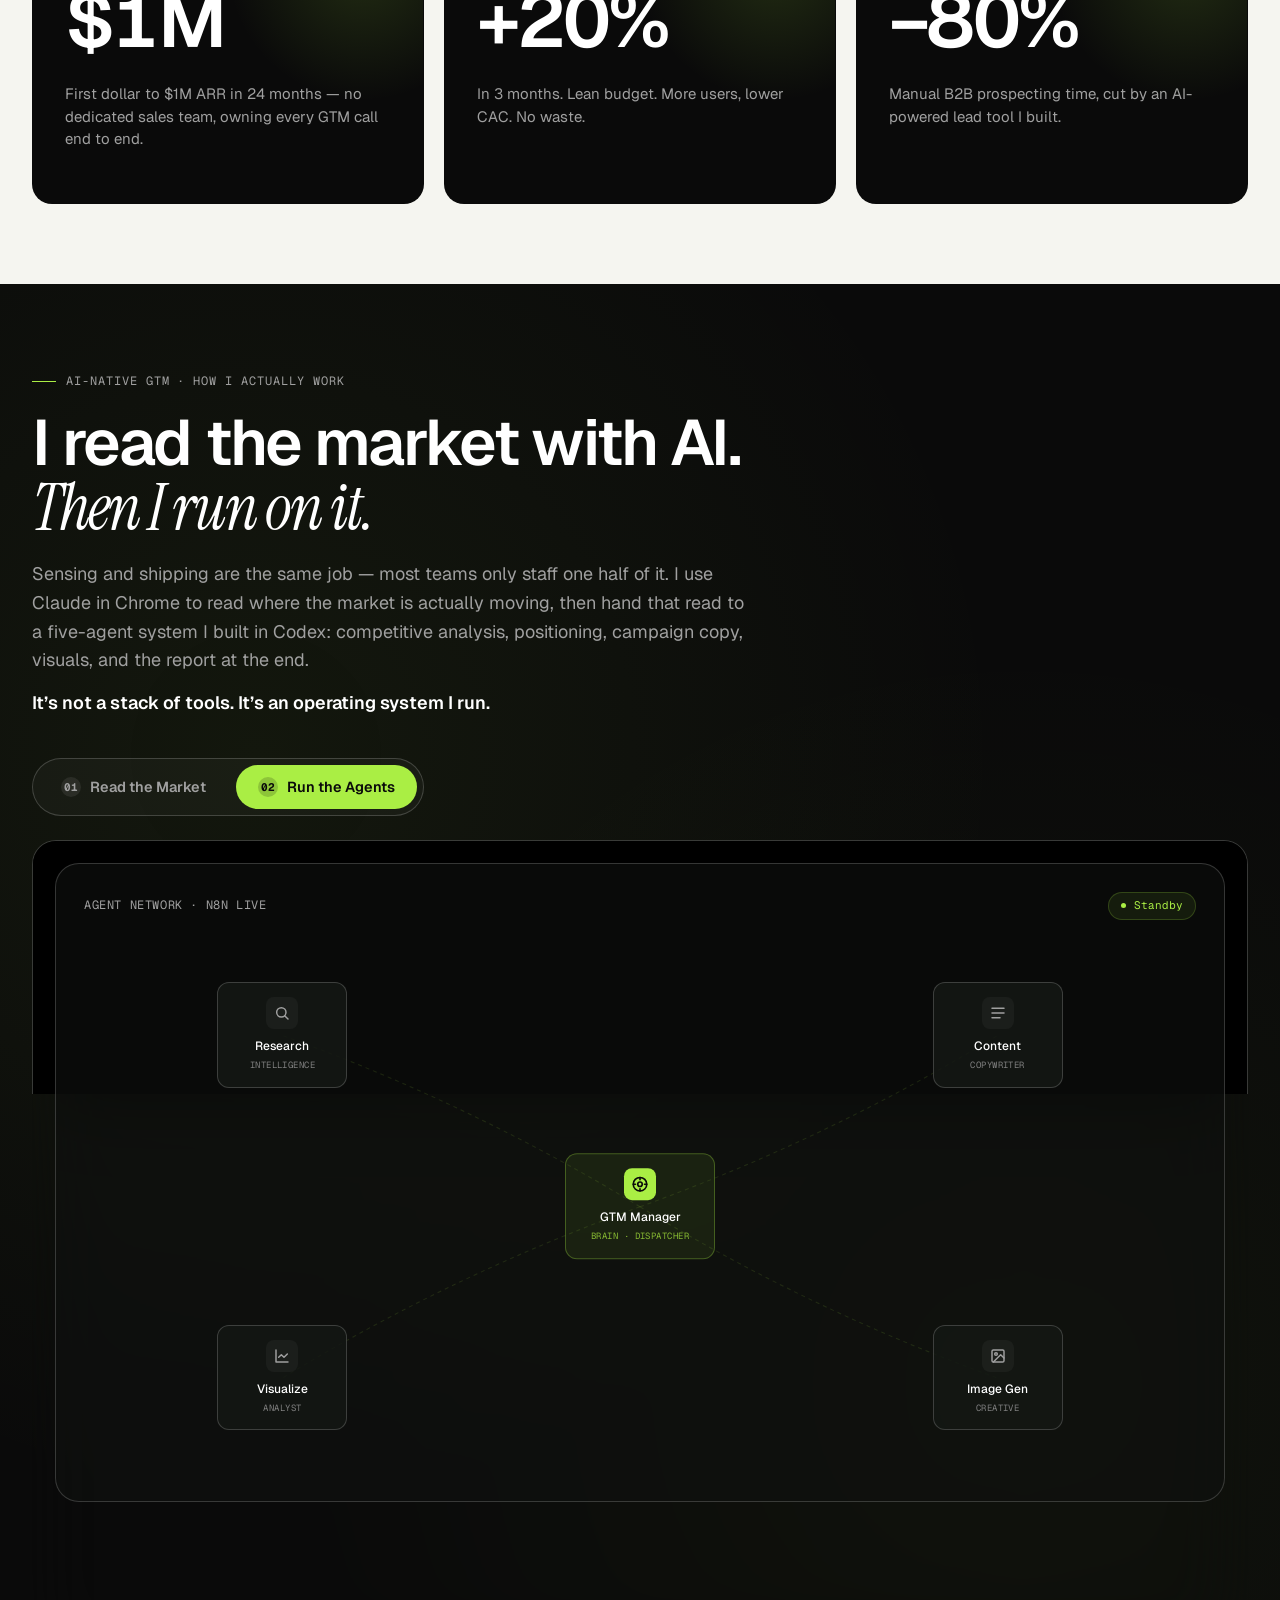
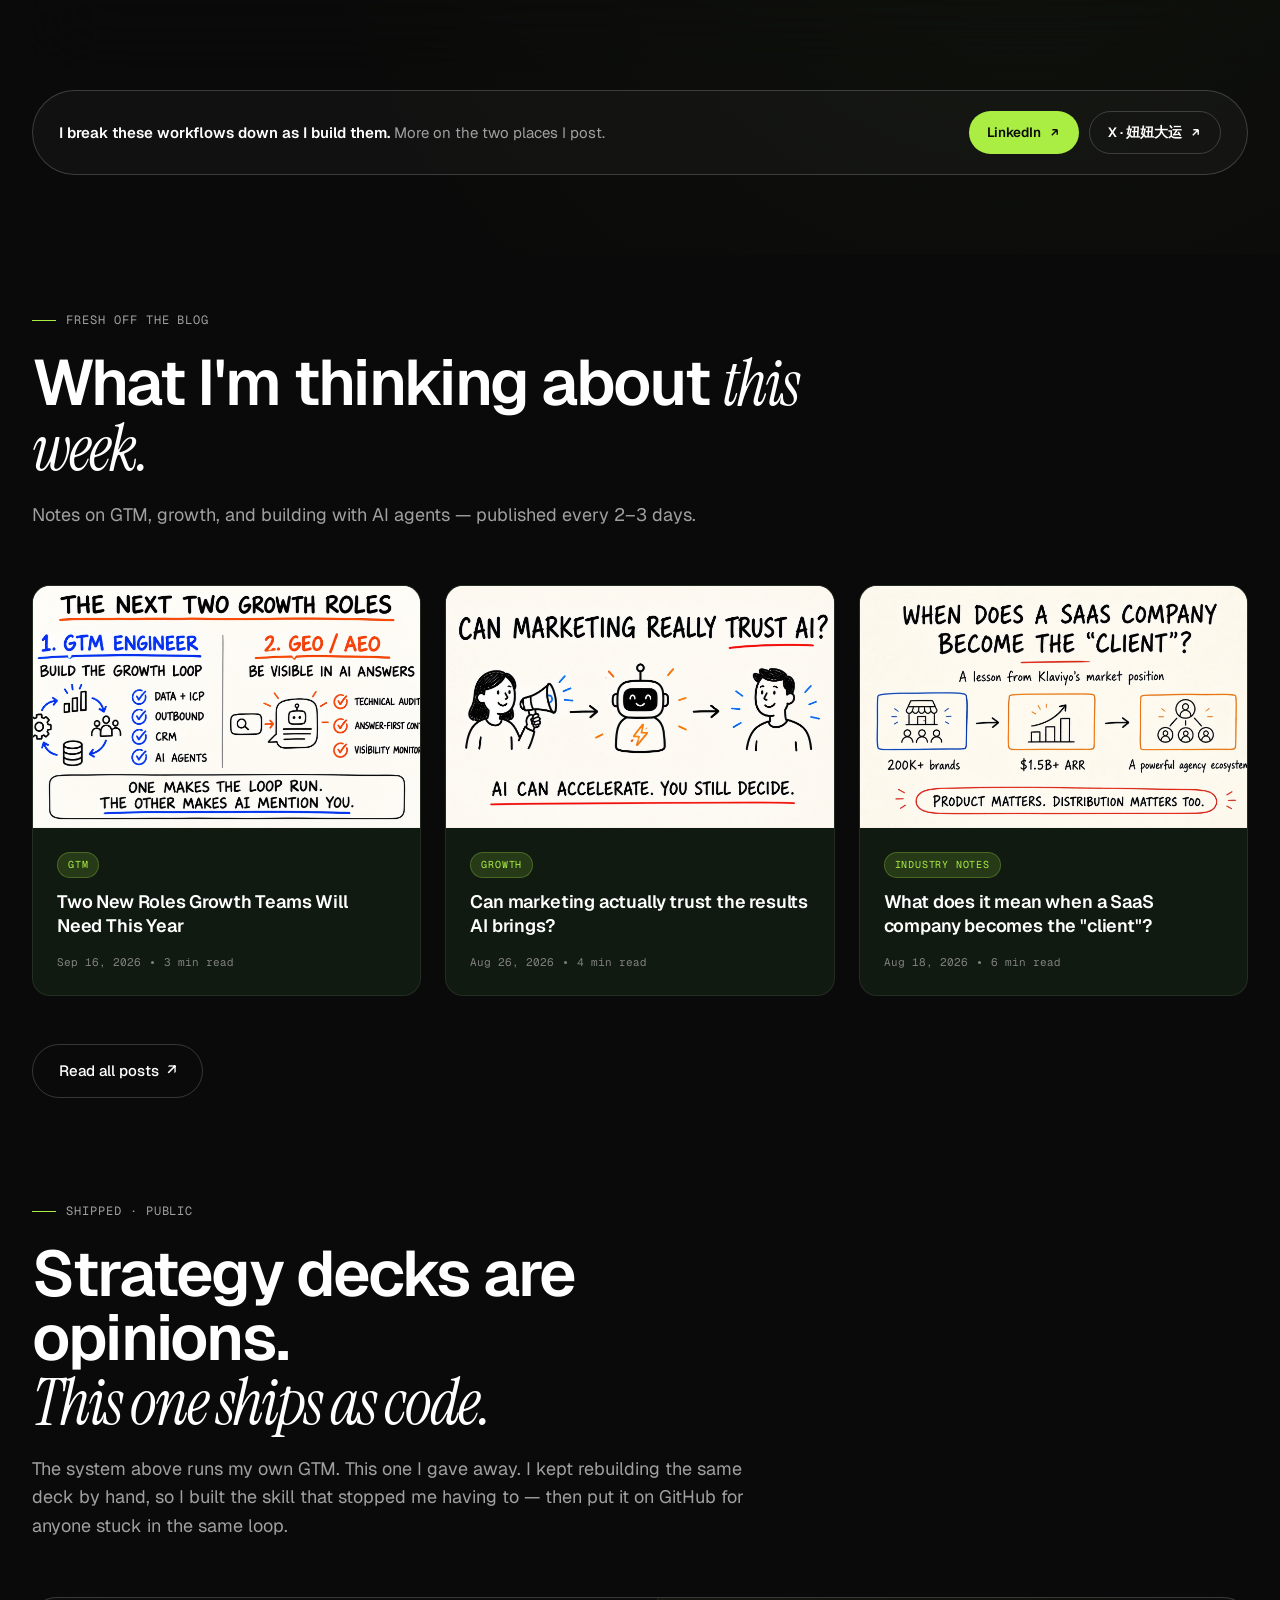
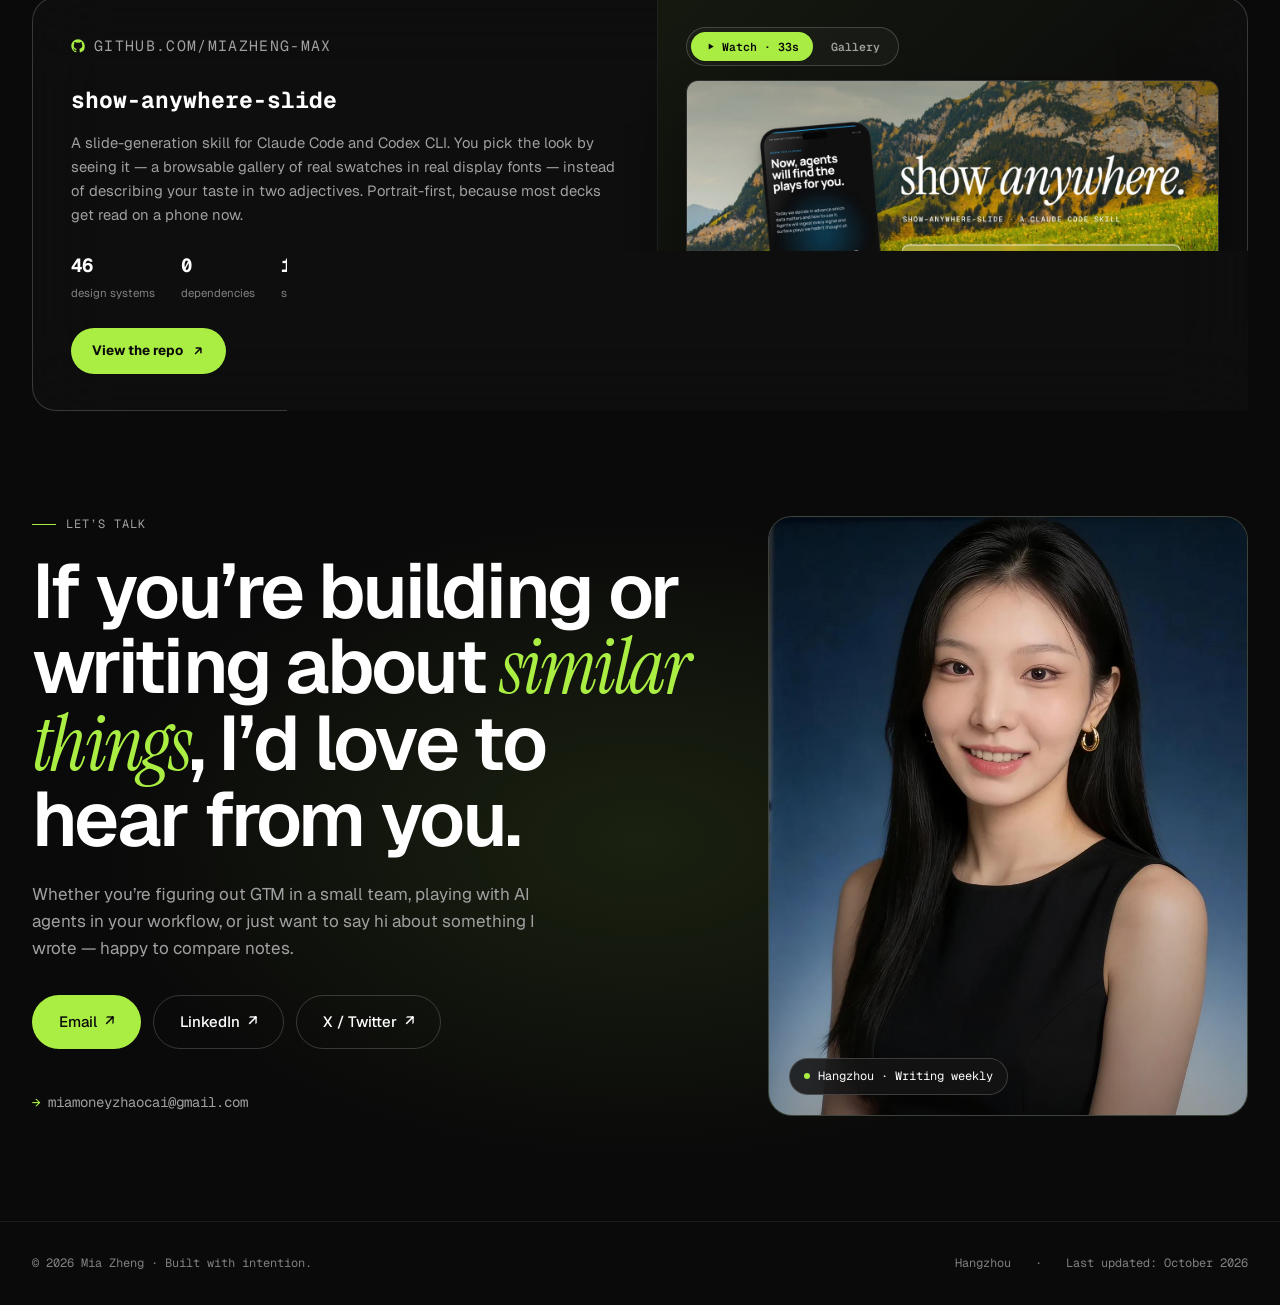
==== commit 983dabaa: "Site audit fixes: remove backups, fix sidebar links, add share tags - Delete old homepage copies (in" ====
--- a/index.html
+++ b/index.html
@@ -5,6 +5,15 @@
 <meta name="viewport" content="width=device-width, initial-scale=1.0">
 <title>Mia Zheng — GTM Strategist & AI Builder</title>
 <meta name="description" content="I ship GTM, build AI agents, and write about both. Seven years in SaaS — notes on demand gen, activation, retention, and running it all with a small team plus a team of agents.">
+<link rel="canonical" href="https://www.miazheng-growth.fun/">
+<meta property="og:type" content="website">
+<meta property="og:site_name" content="Mia Zheng">
+<meta property="og:url" content="https://www.miazheng-growth.fun/">
+<meta property="og:title" content="Mia Zheng — GTM Strategist &amp; AI Builder">
+<meta property="og:description" content="I ship GTM, build AI agents, and write about both. Seven years in SaaS — notes on demand gen, activation, retention, and running it all with a small team plus a team of agents.">
+<meta property="og:image" content="https://www.miazheng-growth.fun/blog/images/avatar.jpg">
+<meta name="twitter:card" content="summary">
+<meta name="twitter:image" content="https://www.miazheng-growth.fun/blog/images/avatar.jpg">
 <link rel="icon" type="image/svg+xml" href="data:image/svg+xml,%3Csvg xmlns='http://www.w3.org/2000/svg' viewBox='0 0 100 100'%3E%3Crect width='100' height='100' rx='22' fill='%230A0A0A'/%3E%3Ccircle cx='50' cy='50' r='18' fill='%23AAEE44'/%3E%3C/svg%3E">
 <link rel="preconnect" href="https://fonts.googleapis.com">
 <link rel="preconnect" href="https://fonts.gstatic.com" crossorigin>
@@ -1898,7 +1907,7 @@
       <div class="footer-meta">
         <span>Hangzhou</span>
         <span>·</span>
-        <span>Last updated: August 2026</span>
+        <span>Last updated: October 2026</span>
       </div>
     </div>
   </div>
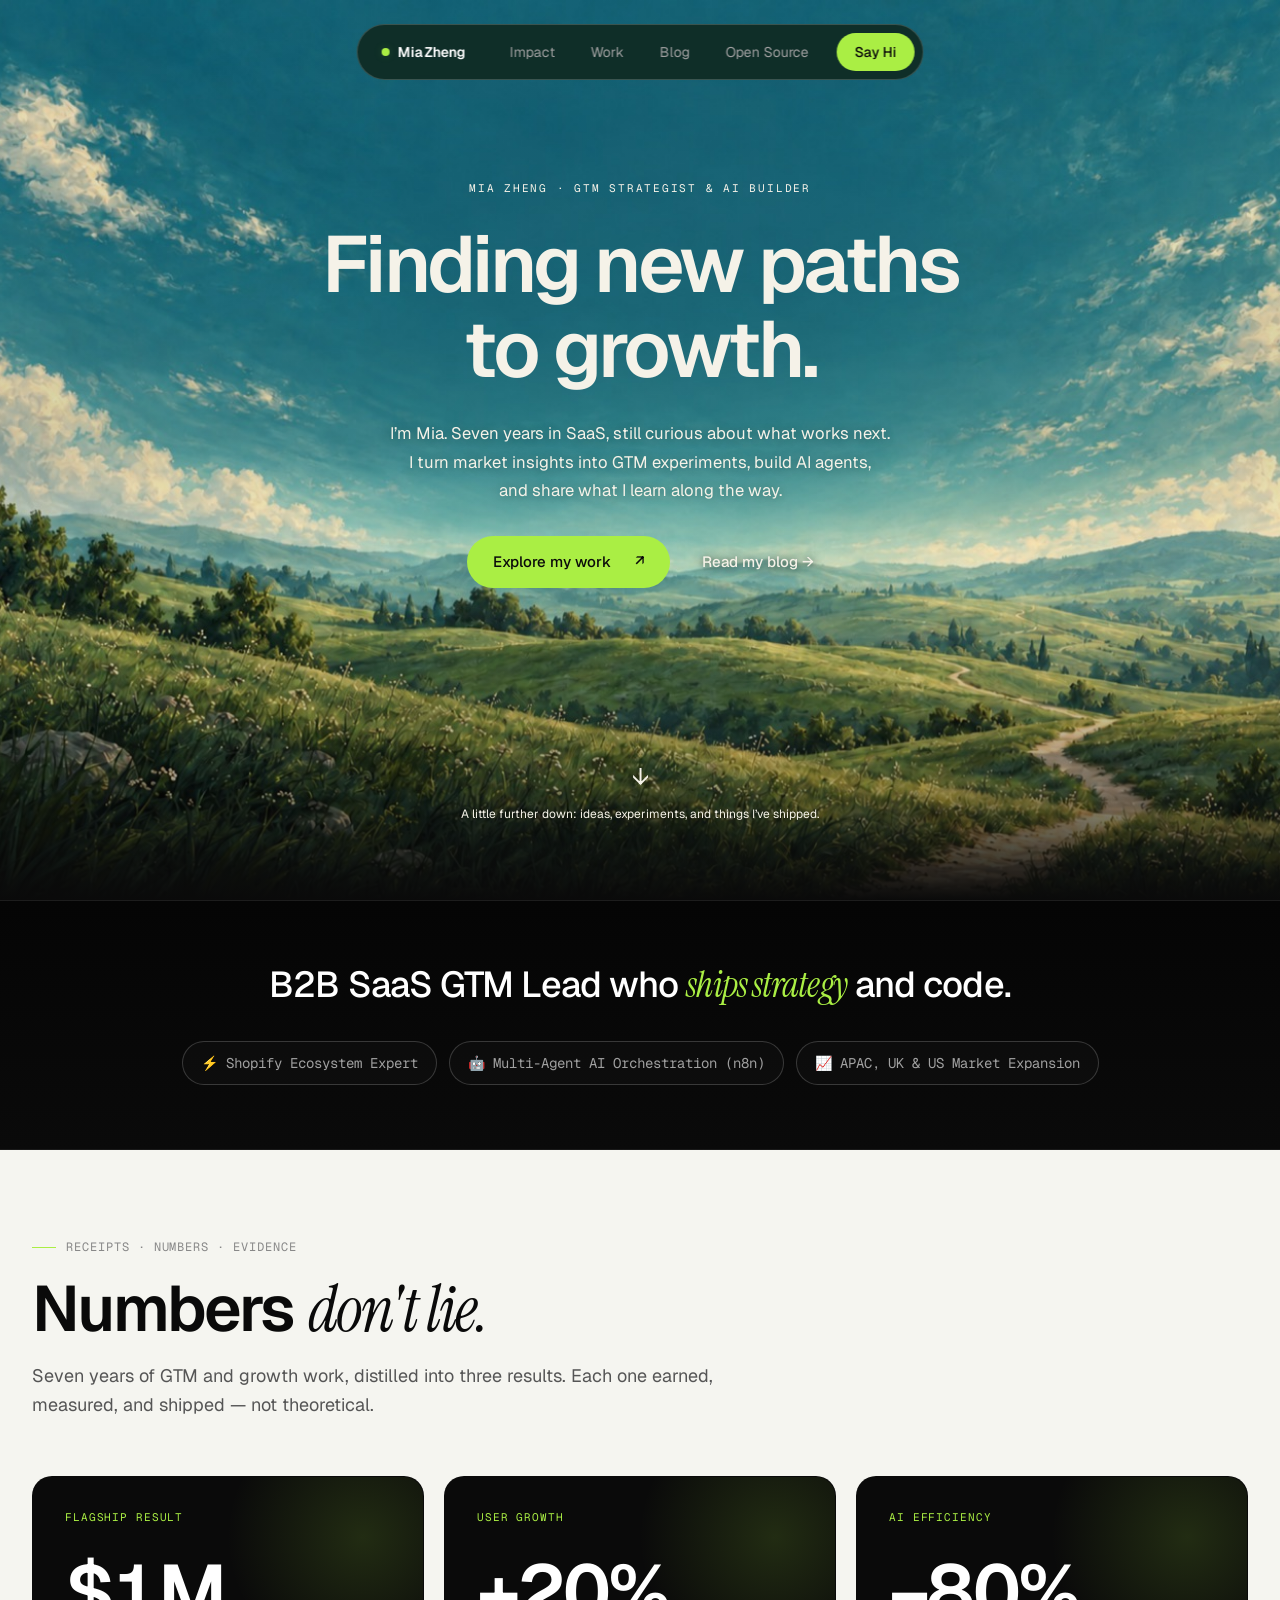
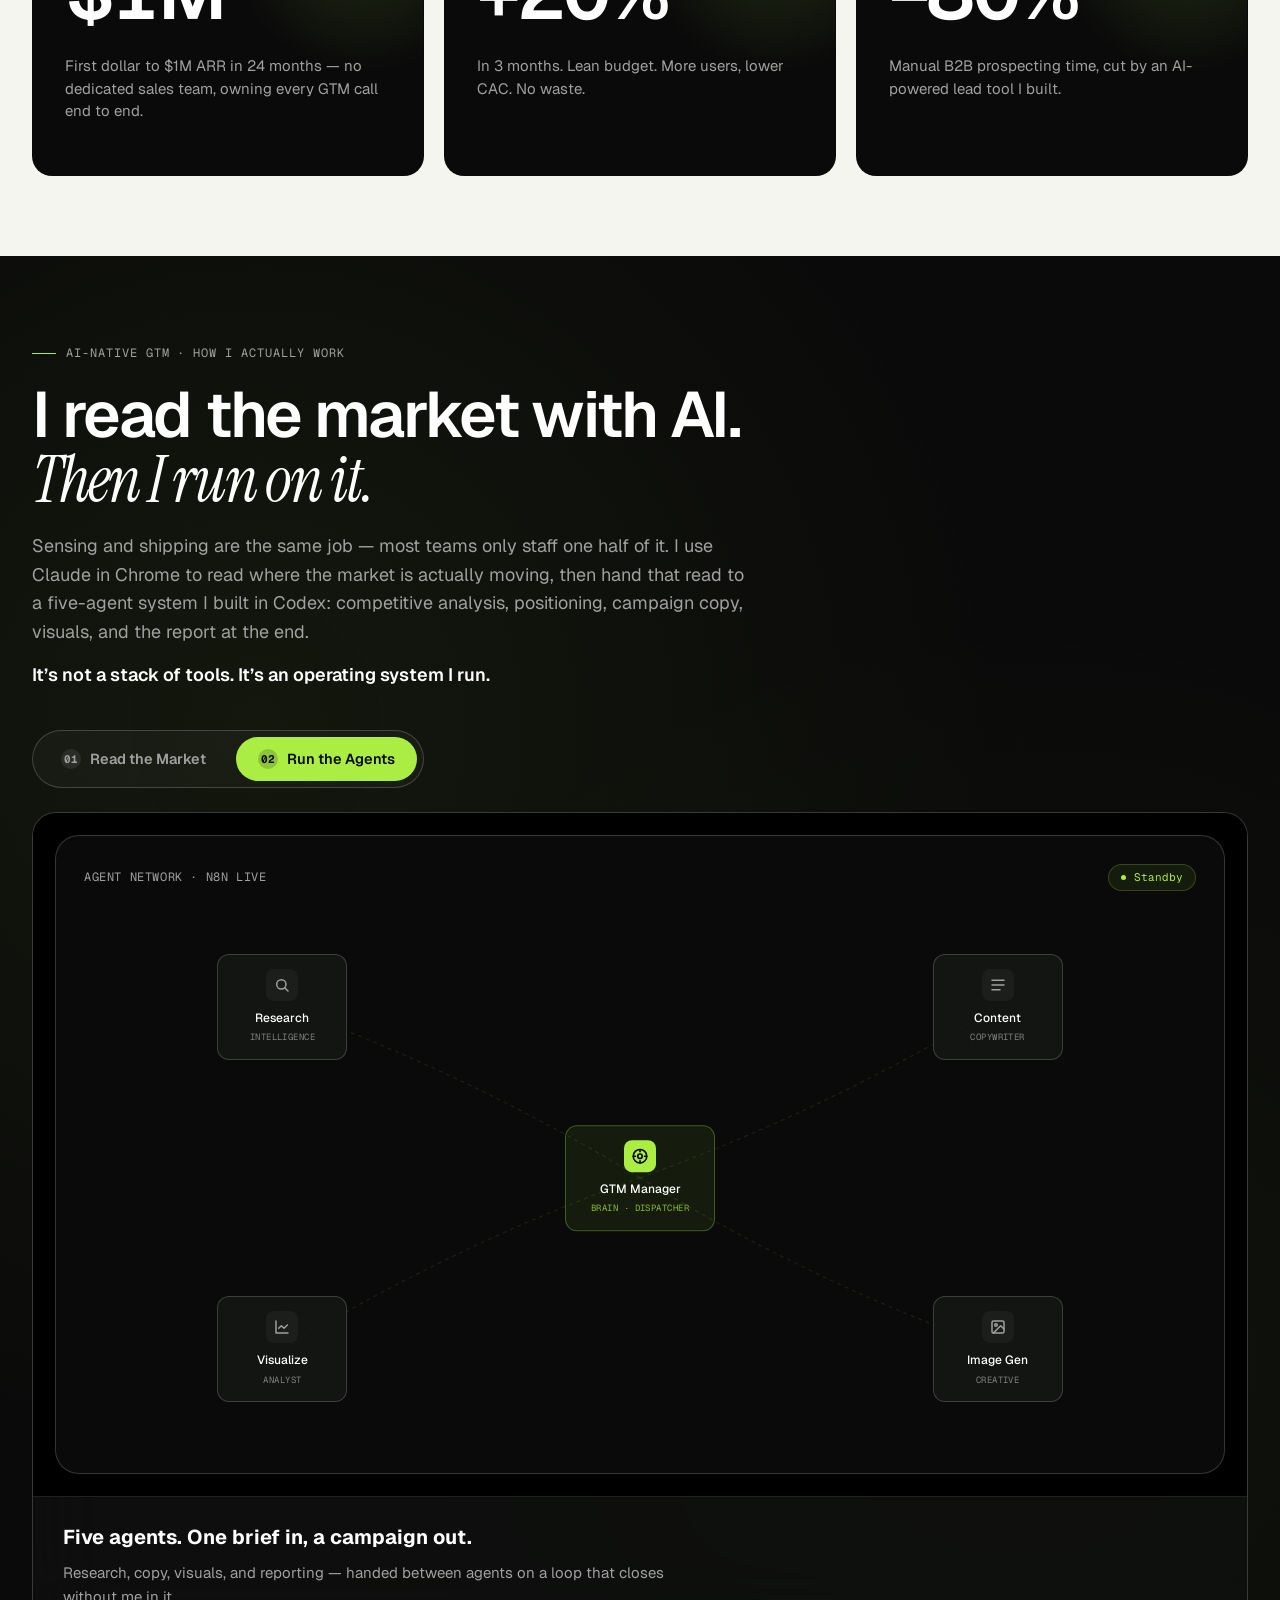
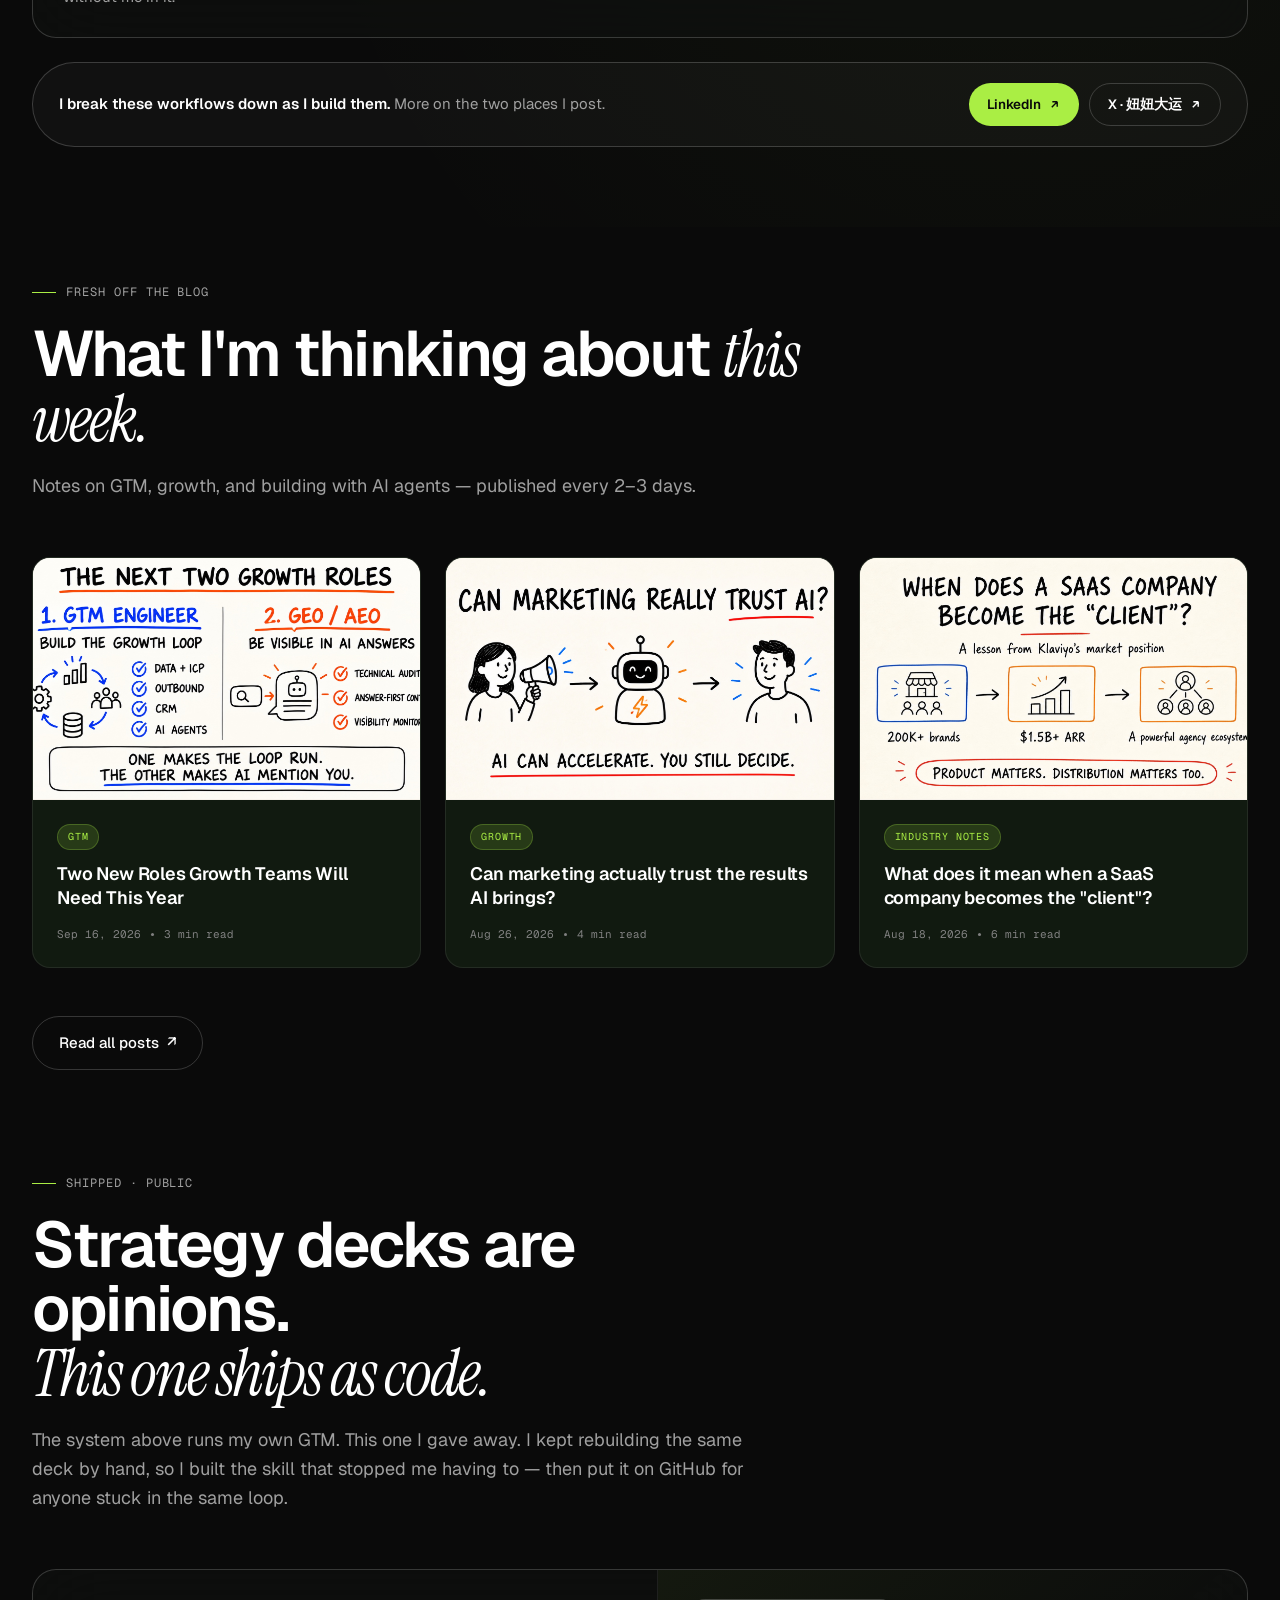
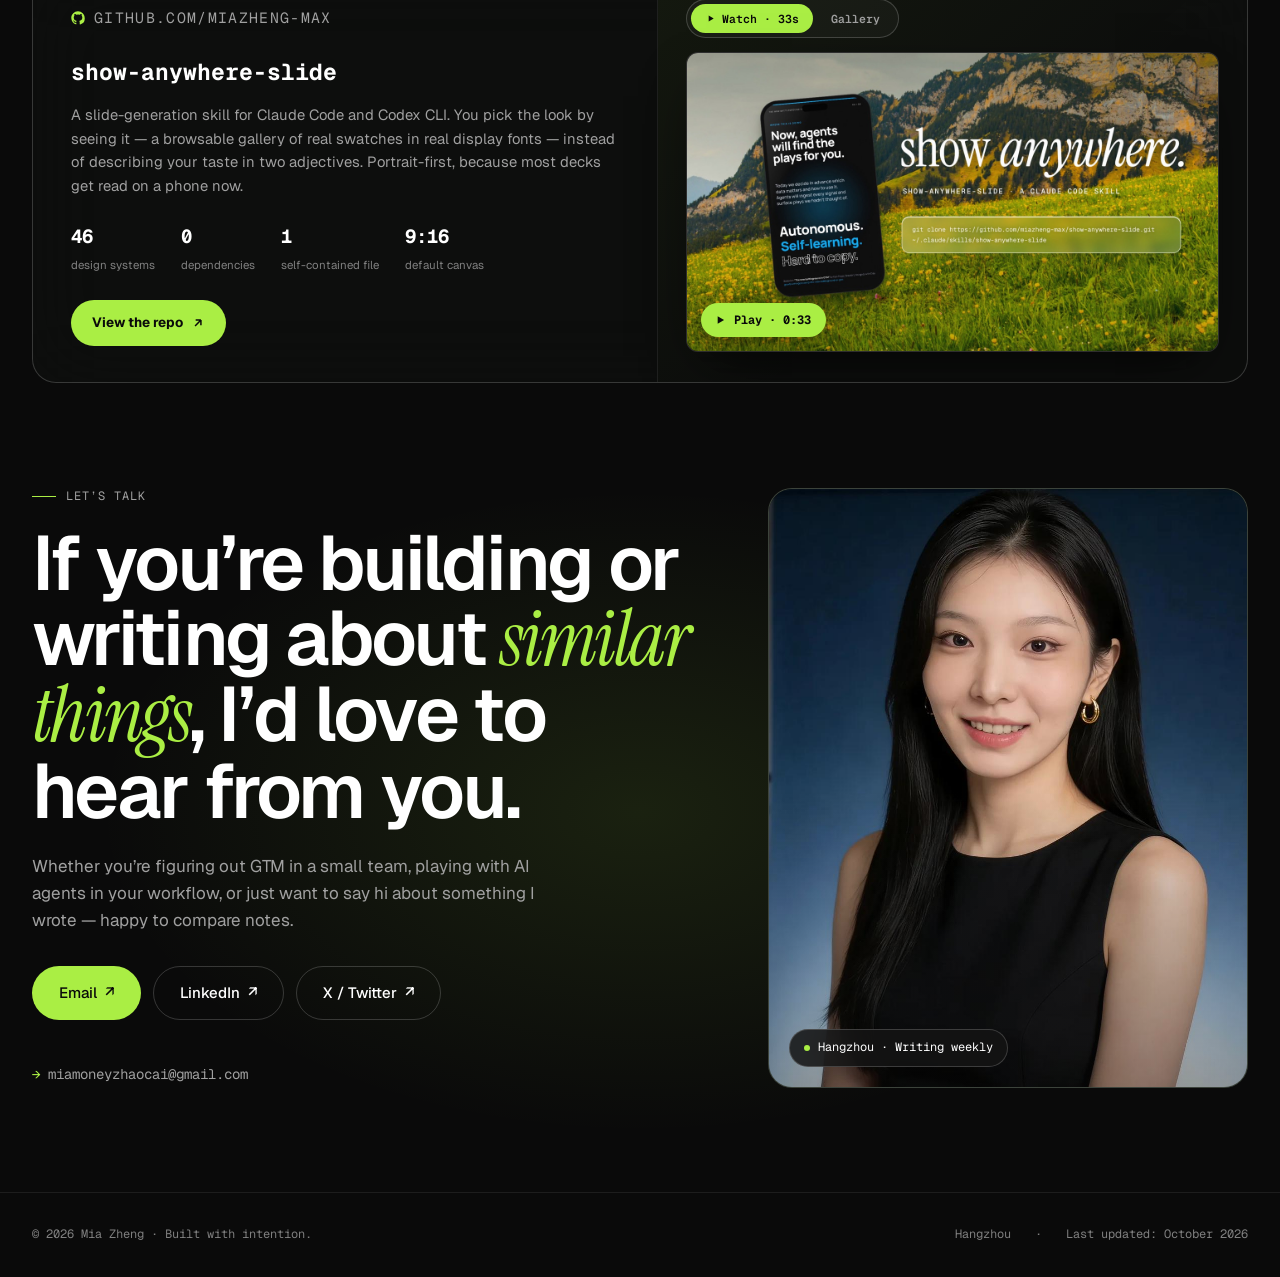
==== commit 5ec6a478: "Refresh hero with painterly meadow and gentle grass motion" ====
--- a/index.html
+++ b/index.html
@@ -106,196 +106,7 @@
 }
 .nav-cta:hover { background: #BBFF55 !important; transform: translateY(-1px); }
 
-/* =============== HERO =============== */
-.hero {
-  min-height: 100vh;
-  position: relative;
-  display: flex; flex-direction: column; justify-content: center;
-  padding: 140px 0 80px;
-  background: #060A06;
-  overflow: hidden;
-}
-
-/* Base deep green ambient layer */
-.hero::before {
-  content: ''; position: absolute; inset: 0;
-  background:
-    radial-gradient(ellipse 60% 40% at 15% 50%, rgba(30, 80, 20, 0.22) 0%, transparent 65%),
-    radial-gradient(ellipse 45% 50% at 85% 30%, rgba(20, 70, 10, 0.18) 0%, transparent 60%),
-    radial-gradient(ellipse 40% 30% at 50% 90%, rgba(204, 255, 0, 0.03) 0%, transparent 55%),
-    radial-gradient(ellipse 100% 100% at 50% 50%, rgba(8, 25, 8, 0.95) 0%, #060A06 70%);
-  pointer-events: none;
-  z-index: 0;
-}
-
-/* Flowing light streaks — like Advibe's curved light bands */
-.hero::after {
-  content: ''; position: absolute; inset: 0;
-  background-image:
-    /* Main bright streak top-left */
-    radial-gradient(ellipse 30% 6% at 20% 38%, rgba(204, 255, 0, 0.07) 0%, transparent 100%),
-    /* Secondary streak bottom-right */
-    radial-gradient(ellipse 22% 5% at 78% 62%, rgba(204, 255, 0, 0.05) 0%, transparent 100%),
-    /* Faint wide glow center */
-    radial-gradient(ellipse 60% 25% at 50% 50%, rgba(50, 130, 15, 0.04) 0%, transparent 70%),
-    /* Accent hot spot upper right */
-    radial-gradient(ellipse 16% 16% at 88% 15%, rgba(204, 255, 0, 0.04) 0%, transparent 70%);
-  pointer-events: none;
-  z-index: 0;
-  animation: heroGlow 8s ease-in-out infinite alternate;
-}
-
-@keyframes heroGlow {
-  0%   {
-    opacity: 1;
-    background-image:
-      radial-gradient(ellipse 30% 6% at 20% 38%, rgba(204, 255, 0, 0.07) 0%, transparent 100%),
-      radial-gradient(ellipse 22% 5% at 78% 62%, rgba(204, 255, 0, 0.05) 0%, transparent 100%),
-      radial-gradient(ellipse 60% 25% at 50% 50%, rgba(50, 130, 15, 0.04) 0%, transparent 70%),
-      radial-gradient(ellipse 16% 16% at 88% 15%, rgba(204, 255, 0, 0.04) 0%, transparent 70%);
-  }
-  50%  {
-    background-image:
-      radial-gradient(ellipse 34% 7% at 25% 42%, rgba(204, 255, 0, 0.09) 0%, transparent 100%),
-      radial-gradient(ellipse 26% 6% at 72% 58%, rgba(204, 255, 0, 0.06) 0%, transparent 100%),
-      radial-gradient(ellipse 65% 28% at 48% 52%, rgba(60, 150, 20, 0.05) 0%, transparent 70%),
-      radial-gradient(ellipse 20% 20% at 84% 18%, rgba(204, 255, 0, 0.05) 0%, transparent 70%);
-  }
-  100% {
-    background-image:
-      radial-gradient(ellipse 26% 5% at 18% 35%, rgba(204, 255, 0, 0.06) 0%, transparent 100%),
-      radial-gradient(ellipse 20% 4% at 80% 65%, rgba(204, 255, 0, 0.04) 0%, transparent 100%),
-      radial-gradient(ellipse 55% 22% at 52% 48%, rgba(45, 115, 12, 0.03) 0%, transparent 70%),
-      radial-gradient(ellipse 14% 14% at 90% 12%, rgba(204, 255, 0, 0.03) 0%, transparent 70%);
-  }
-}
-
-/* Floating green orbs — the signature Advibe blobs */
-.hero-orb {
-  position: absolute;
-  border-radius: 50%;
-  filter: blur(60px);
-  pointer-events: none;
-  z-index: 0;
-}
-.hero-orb-1 {
-  width: 420px; height: 420px;
-  top: -80px; left: -60px;
-  background: radial-gradient(circle, rgba(60, 160, 20, 0.12) 0%, transparent 70%);
-  animation: orbFloat1 12s ease-in-out infinite;
-}
-.hero-orb-2 {
-  width: 320px; height: 320px;
-  bottom: 0; right: 10%;
-  background: radial-gradient(circle, rgba(80, 180, 30, 0.09) 0%, transparent 70%);
-  animation: orbFloat2 15s ease-in-out infinite;
-}
-.hero-orb-3 {
-  width: 200px; height: 200px;
-  top: 30%; right: 25%;
-  background: radial-gradient(circle, rgba(204, 255, 0, 0.06) 0%, transparent 70%);
-  filter: blur(40px);
-  animation: orbFloat3 10s ease-in-out infinite;
-}
-
-@keyframes orbFloat1 {
-  0%, 100% { transform: translate(0, 0) scale(1); opacity: 0.8; }
-  33%       { transform: translate(40px, 30px) scale(1.08); opacity: 1; }
-  66%       { transform: translate(-20px, 50px) scale(0.95); opacity: 0.85; }
-}
-@keyframes orbFloat2 {
-  0%, 100% { transform: translate(0, 0) scale(1); opacity: 0.7; }
-  40%       { transform: translate(-50px, -30px) scale(1.12); opacity: 0.9; }
-  70%       { transform: translate(30px, -20px) scale(0.9); opacity: 0.75; }
-}
-@keyframes orbFloat3 {
-  0%, 100% { transform: translate(0, 0) scale(1); opacity: 0.6; }
-  50%       { transform: translate(-30px, 40px) scale(1.2); opacity: 0.9; }
-}
-
-/* Subtle noise grain texture for depth */
-.hero-grain {
-  position: absolute; inset: 0;
-  z-index: 1;
-  pointer-events: none;
-  opacity: 0.035;
-  background-image: url("data:image/svg+xml,%3Csvg viewBox='0 0 256 256' xmlns='http://www.w3.org/2000/svg'%3E%3Cfilter id='noise'%3E%3CfeTurbulence type='fractalNoise' baseFrequency='0.9' numOctaves='4' stitchTiles='stitch'/%3E%3C/filter%3E%3Crect width='100%25' height='100%25' filter='url(%23noise)'/%3E%3C/svg%3E");
-  background-repeat: repeat;
-  background-size: 256px 256px;
-}
-
-.hero-inner { position: relative; z-index: 2; }
-
-.hero-badge {
-  display: inline-flex; align-items: center; gap: 8px;
-  padding: 6px 14px;
-  border: 0.5px solid var(--border-dark-strong);
-  border-radius: 100px;
-  font-size: 13px;
-  color: var(--text-secondary);
-  margin-bottom: 32px;
-  background: rgba(255,255,255,0.02);
-}
-.hero-badge::before {
-  content: ''; width: 6px; height: 6px; border-radius: 50%;
-  background: var(--accent);
-  animation: pulse 2s ease-in-out infinite;
-}
-@keyframes pulse {
-  0%, 100% { box-shadow: 0 0 0 0 var(--accent-glow); }
-  50% { box-shadow: 0 0 0 6px transparent; }
-}
-
-.hero-eyebrow {
-  font-size: 14px;
-  color: var(--text-secondary);
-  margin-bottom: 20px;
-  font-family: var(--font-mono);
-  letter-spacing: -0.01em;
-}
-.hero-eyebrow .wave { display: inline-block; animation: wave 2.4s ease-in-out infinite; transform-origin: 70% 70%; }
-@keyframes wave {
-  0%, 60%, 100% { transform: rotate(0deg); }
-  10% { transform: rotate(14deg); }
-  20% { transform: rotate(-8deg); }
-  30% { transform: rotate(14deg); }
-  40% { transform: rotate(-4deg); }
-  50% { transform: rotate(10deg); }
-}
-
-.hero-headline {
-  font-size: clamp(48px, 7.5vw, 104px);
-  font-weight: 600;
-  /* 1.06 (not 0.98) so descenders like the "g" in "agents" are never clipped */
-  line-height: 1.06;
-  letter-spacing: -0.04em;
-  margin-bottom: 28px;
-  max-width: 18ch;
-  padding-bottom: 0.08em;
-}
-.hero-headline .line { display: block; }
-.hero-headline .line-muted { color: var(--text-secondary); }
-.hero-headline .accent { color: var(--accent); }
-.hero-headline .serif {
-  font-family: var(--font-serif);
-  font-style: italic;
-  font-weight: 400;
-  letter-spacing: -0.02em;
-}
-
-.hero-sub {
-  font-size: clamp(17px, 1.4vw, 20px);
-  color: var(--text-secondary);
-  max-width: 56ch;
-  line-height: 1.55;
-  margin-bottom: 44px;
-}
-.hero-sub strong { color: var(--text-primary); font-weight: 500; }
-
-.hero-cta-row {
-  display: flex; gap: 12px; flex-wrap: wrap;
-  margin-bottom: 56px;
-}
+/* =============== SHARED BUTTONS =============== */
 .btn {
   display: inline-flex; align-items: center; gap: 8px;
   padding: 14px 26px;
@@ -323,25 +134,6 @@
   transition: transform 0.2s;
 }
 .btn:hover .btn-arrow { transform: translate(2px, -2px); }
-
-.hero-credentials {
-  display: flex; align-items: center; gap: 24px; flex-wrap: wrap;
-  font-size: 13px; color: var(--text-tertiary);
-  font-family: var(--font-mono);
-}
-.hero-credentials span { display: flex; align-items: center; gap: 8px; }
-.hero-credentials .dot { width: 3px; height: 3px; border-radius: 50%; background: var(--text-tertiary); }
-.hero-credentials .scroll-arrow {
-  display: inline-block;
-  animation: scroll-bob 1.8s ease-in-out infinite;
-}
-@keyframes scroll-bob {
-  0%, 100% { transform: translateY(0); opacity: 0.6; }
-  50% { transform: translateY(4px); opacity: 1; }
-}
-@media (prefers-reduced-motion: reduce) {
-  .hero-credentials .scroll-arrow { animation: none; }
-}
 
 /* =============== POSITIONING STRIP =============== */
 .positioning {
@@ -1239,9 +1031,7 @@
   .nav-cta { margin-left: 0 !important; padding: 6px 14px !important; }
   .container { padding: 0 20px; }
   .section { padding: 56px 0; }
-  .hero { padding: 120px 0 60px; }
   /* size the headline so each of the three lines stays on one row */
-  .hero-headline { font-size: clamp(30px, 8.6vw, 46px); max-width: none; }
   .bento { grid-template-columns: 1fr; }
   .bento-cell { min-height: 0; }
   .blog-cards { grid-template-columns: 1fr; }
@@ -1256,7 +1046,6 @@
   .exp-arrow { display: none; }
   .contact-grid { grid-template-columns: 1fr; gap: 40px; }
   .contact-photo { max-width: 320px; }
-  .hero-credentials { font-size: 11px; gap: 12px; }
   .positioning-tags .tag { font-size: 12px; padding: 8px 14px; }
   .positioning { padding: 48px 0; }
   .bento-cell { padding: 24px; }
@@ -1528,6 +1317,9 @@
   }
 }
 </style>
+<link rel="preload" as="image" href="media/hero-meadow.jpg">
+<link rel="stylesheet" href="media/hero-meadow.css">
+<script src="media/hero-meadow.js" defer></script>
 </head>
 <body>
 
@@ -1544,36 +1336,26 @@
 </nav>
 
 <!-- ============== HERO ============== -->
-<section class="hero" id="hero">
-  <!-- Glowing orbs -->
-  <div class="hero-orb hero-orb-1"></div>
-  <div class="hero-orb hero-orb-2"></div>
-  <div class="hero-orb hero-orb-3"></div>
-  <div class="hero-grain"></div>
-
-  <div class="container hero-inner">
-    <div class="hero-badge"><span>What I do</span></div>
-    <p class="hero-eyebrow"><span class="wave">👋</span> Hi, I'm Mia Zheng —</p>
-    <h1 class="hero-headline">
-      <span class="line">I ship GTM.</span>
-      <span class="line">I <span class="accent">build</span> AI agents.</span>
-      <span class="line line-muted">I write about both.</span>
-    </h1>
-    <p class="hero-sub">
-      Seven years in SaaS, and I'm still chasing the same loop:
-      <strong>demand gen, activation, retention</strong> — that's where revenue actually happens.
-      This is where I share what I'm learning about running it with a small team
-      plus a team of <strong>AI agents</strong>.
+<section class="meadow-hero" id="hero" aria-labelledby="hero-title">
+  <div class="meadow-scene" aria-hidden="true">
+    <img class="meadow-landscape" src="media/hero-meadow.jpg" width="1400" height="876" alt="" fetchpriority="high" decoding="async">
+    <canvas hidden></canvas>
+  </div>
+  <div class="meadow-copy">
+    <p class="meadow-overline">Mia Zheng · GTM strategist &amp; AI builder</p>
+    <h1 id="hero-title">Finding new paths<br>to growth.</h1>
+    <p class="meadow-description">
+      <span>I’m Mia. Seven years in SaaS, still curious about what works next.</span>
+      <span>I turn market insights into GTM experiments, build AI agents,</span>
+      <span>and share what I learn along the way.</span>
     </p>
-    <div class="hero-cta-row">
-      <a href="blog/" class="btn btn-primary">Read the Blog <span class="btn-arrow">↗</span></a>
-      <a href="#workflow" class="btn btn-secondary">How I Work <span class="btn-arrow">↓</span></a>
-    </div>
-    <div class="hero-credentials">
-      <span>Scroll down for how to reach me</span>
-      <span class="scroll-arrow" aria-hidden="true">↓</span>
+    <div class="meadow-actions">
+      <a class="meadow-primary" href="#workflow">Explore my work <span aria-hidden="true">↗</span></a>
+      <a class="meadow-blog" href="blog/">Read my blog <span aria-hidden="true">→</span></a>
     </div>
   </div>
+  <a class="meadow-note" href="#impact"><span aria-hidden="true">↓</span>A little further down: ideas, experiments, and things I’ve shipped.</a>
+  <button class="meadow-pause" type="button" aria-pressed="false" hidden>Pause motion</button>
 </section>
 
 <!-- ============== POSITIONING STRIP ============== -->
--- a/media/hero-meadow.css
+++ b/media/hero-meadow.css
@@ -0,0 +1,87 @@
+/* Painterly meadow hero; existing page sections keep their original styles. */
+.nav { background: rgba(16, 43, 35, 0.93); }
+#hero {
+  --meadow-cream: #F5F2E8;
+  position: relative;
+  isolation: isolate;
+  overflow: hidden;
+  min-height: 780px;
+  height: 100svh;
+  max-height: 1100px;
+  background: #245D5F;
+  color: var(--meadow-cream);
+}
+#hero .meadow-scene { position: absolute; inset: 0; z-index: 0; }
+#hero .meadow-landscape, #hero canvas {
+  position: absolute; inset: 0; width: 100%; height: 100%;
+  object-fit: cover; pointer-events: none;
+}
+#hero .meadow-landscape { transform-origin: 60% 60%; }
+#hero canvas { z-index: 1; }
+#hero::before {
+  content: ''; position: absolute; inset: 0; z-index: 1;
+  pointer-events: none;
+  background: linear-gradient(180deg, rgba(13, 51, 59, 0.08), rgba(13, 51, 59, 0.16) 48%, transparent 65%, rgba(10, 10, 10, 0.35) 87%, var(--bg-dark));
+}
+#hero .meadow-copy {
+  position: relative; z-index: 2; text-align: center;
+  max-width: 900px; margin: 0 auto; padding: clamp(160px, 20svh, 230px) 24px 210px;
+}
+#hero .meadow-overline {
+  font-family: var(--font-mono); font-size: 11px; line-height: 1.6;
+  letter-spacing: 0.16em; text-transform: uppercase; margin-bottom: 24px;
+}
+#hero h1 {
+  font-size: clamp(48px, 6.2vw, 88px); line-height: 1.07;
+  letter-spacing: -0.045em; font-weight: 600; text-wrap: balance;
+}
+#hero .meadow-description {
+  max-width: 720px; margin: 28px auto 0;
+  font-size: clamp(15px, 1.3vw, 18px); line-height: 1.7;
+  text-wrap: pretty; text-shadow: 0 1px 8px rgba(16, 43, 35, 0.35);
+}
+#hero .meadow-description span { display: block; }
+#hero .meadow-actions {
+  display: flex; align-items: center; justify-content: center;
+  gap: 32px; flex-wrap: wrap; margin-top: 32px;
+  font-size: 15px; font-weight: 500;
+}
+#hero .meadow-primary {
+  display: inline-flex; align-items: center; gap: 24px;
+  background: var(--accent); color: var(--text-dark);
+  padding: 14px 26px; border-radius: 100px; text-decoration: none;
+  transition: transform 300ms cubic-bezier(0.22, 1, 0.36, 1), background 300ms;
+}
+#hero .meadow-primary:hover { transform: translateY(-2px); background: #BBFF55; }
+#hero .meadow-blog { color: inherit; text-decoration: none; padding: 12px 0; text-shadow: 0 1px 8px #102B23; }
+#hero .meadow-blog:hover { text-decoration: underline; text-underline-offset: 5px; }
+#hero .meadow-note {
+  position: absolute; z-index: 2; bottom: 76px; left: 100px; right: 100px;
+  text-align: center; color: inherit; text-decoration: none; font-size: 12px; line-height: 1.6;
+}
+#hero .meadow-note span { display: block; font-size: 24px; margin-bottom: 8px; }
+#hero .meadow-pause {
+  position: absolute; z-index: 2; bottom: 26px; left: 32px;
+  padding: 10px 14px; border: 1px solid rgba(245, 242, 232, 0.3);
+  border-radius: 100px; color: inherit; background: rgba(16, 43, 35, 0.75);
+  font: 12px var(--font-sans); cursor: pointer;
+}
+#hero a:focus-visible, #hero button:focus-visible { outline: 3px solid var(--meadow-cream); outline-offset: 5px; }
+#hero [hidden] { display: none; }
+@media (max-width: 600px) {
+  #hero { min-height: 800px; max-height: none; }
+  #hero .meadow-copy { padding: 146px 20px 230px; }
+  #hero .meadow-landscape { object-position: 70% center; }
+  #hero .meadow-overline { max-width: 300px; margin: 0 auto 24px; font-size: 10px; letter-spacing: 0.1em; }
+  #hero h1 { font-size: clamp(36px, 10.3vw, 54px); letter-spacing: -0.04em; }
+  #hero .meadow-description { margin-top: 24px; font-size: 15px; line-height: 1.7; }
+  #hero .meadow-description span { display: inline; }
+  #hero .meadow-actions { gap: 22px; margin-top: 28px; font-size: 14px; }
+  #hero .meadow-primary { padding: 13px 20px; gap: 14px; }
+  #hero .meadow-note { left: 28px; right: 28px; bottom: 86px; font-size: 11px; }
+  #hero .meadow-pause { left: 20px; bottom: 24px; }
+}
+@media (prefers-reduced-motion: reduce) {
+  #hero .meadow-primary { transition: none; }
+  #hero .meadow-primary:hover { transform: none; }
+}
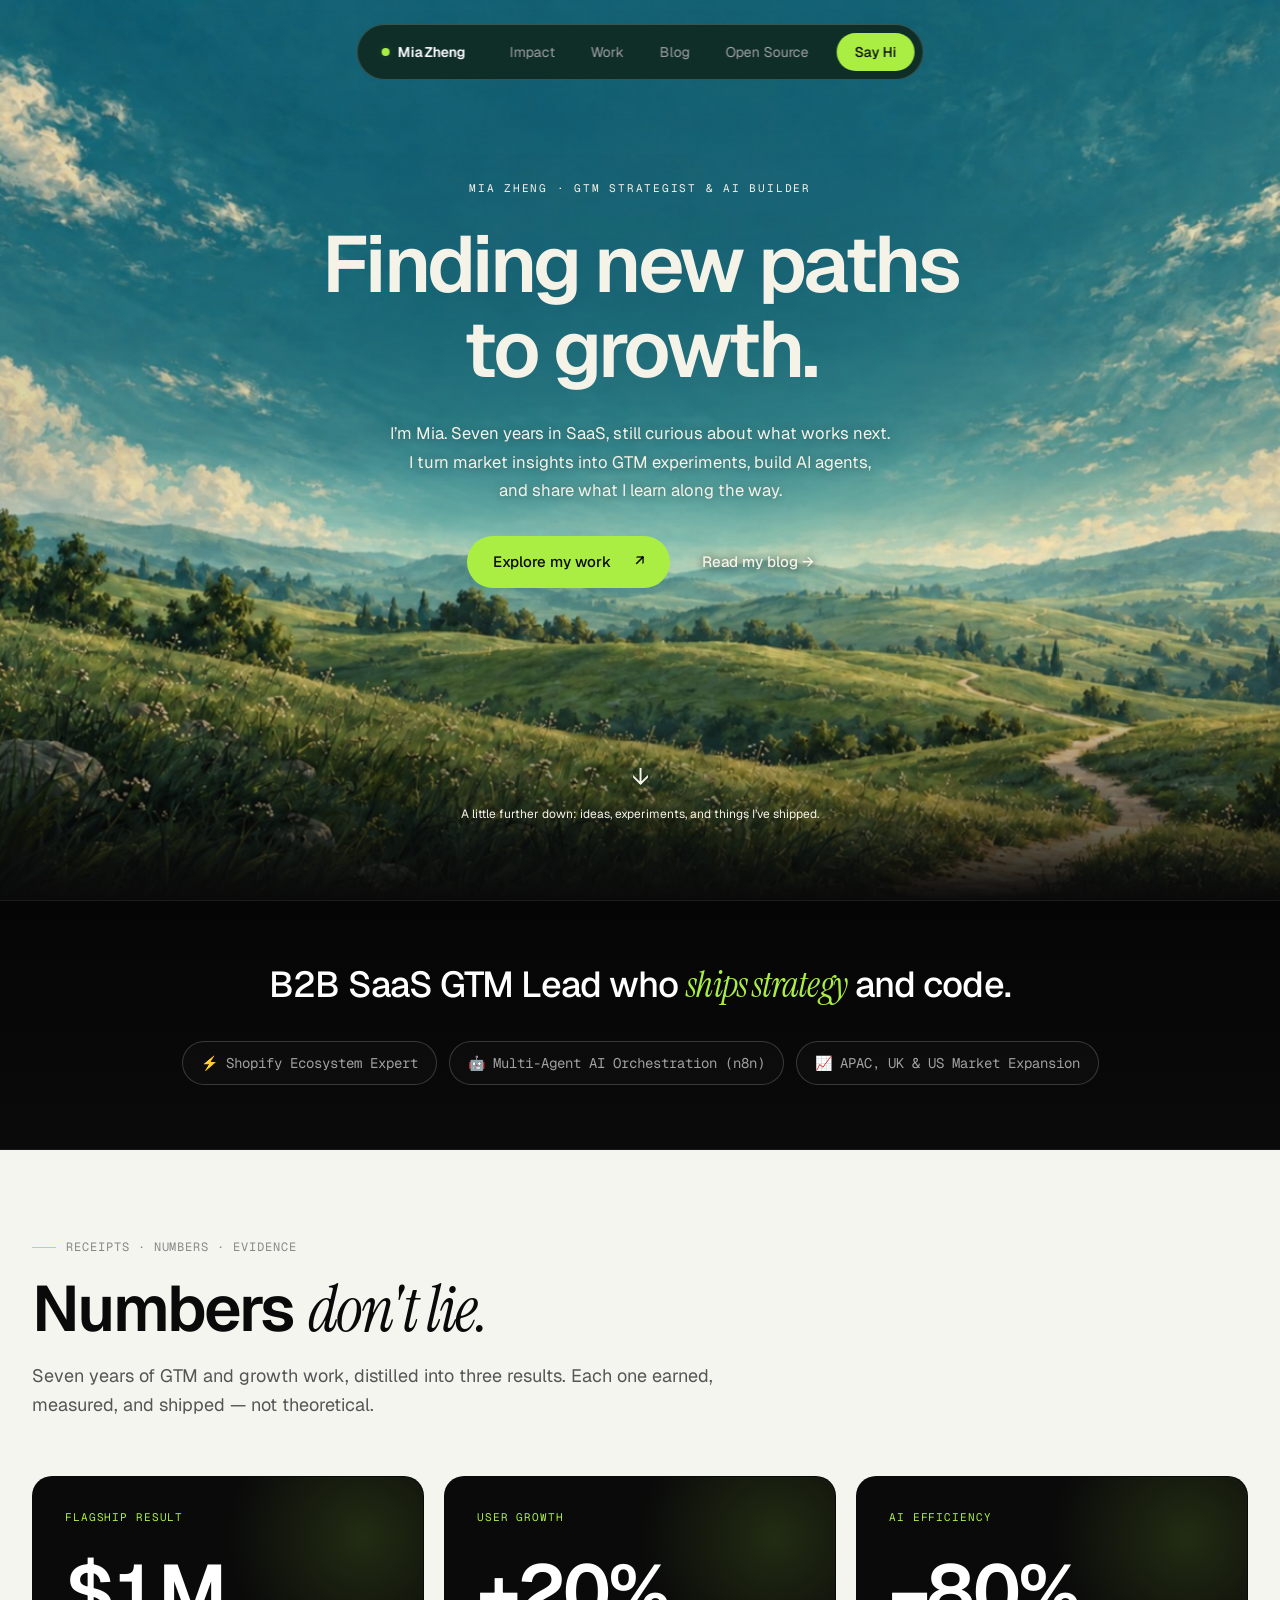
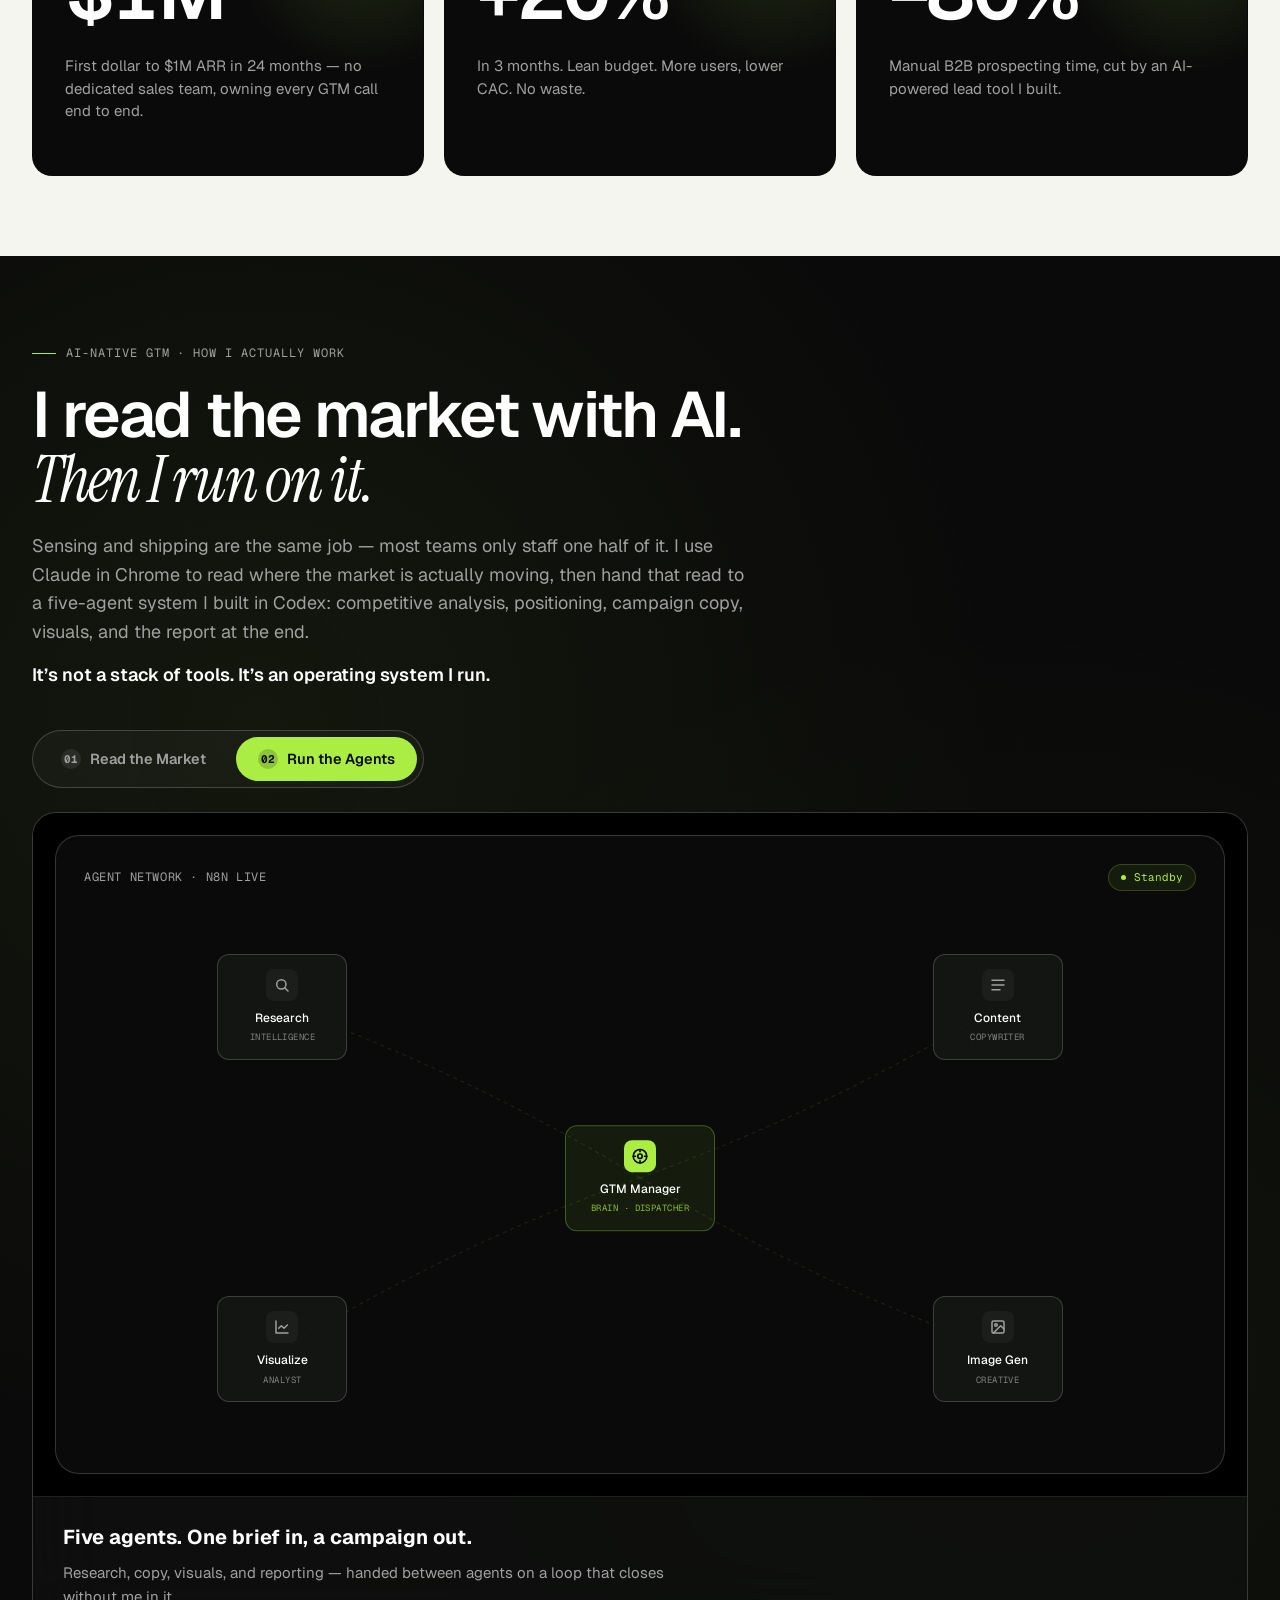
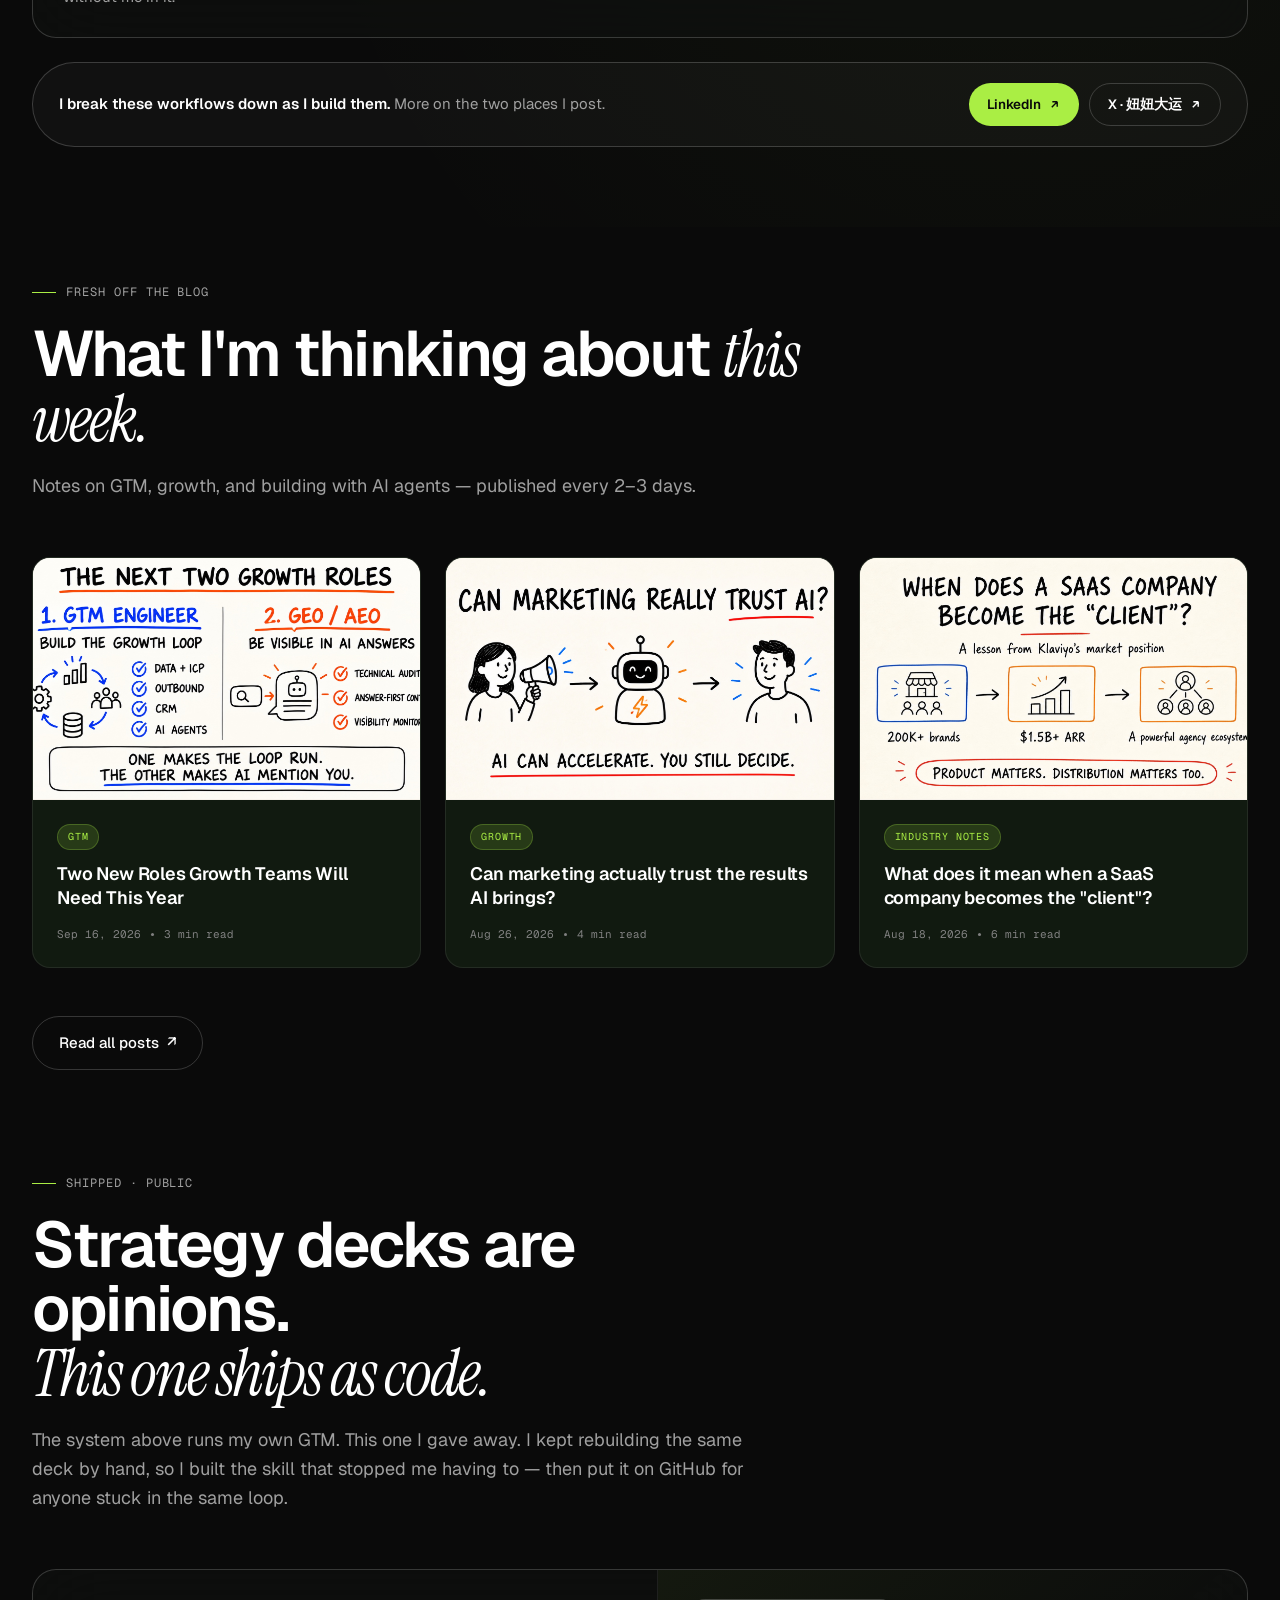
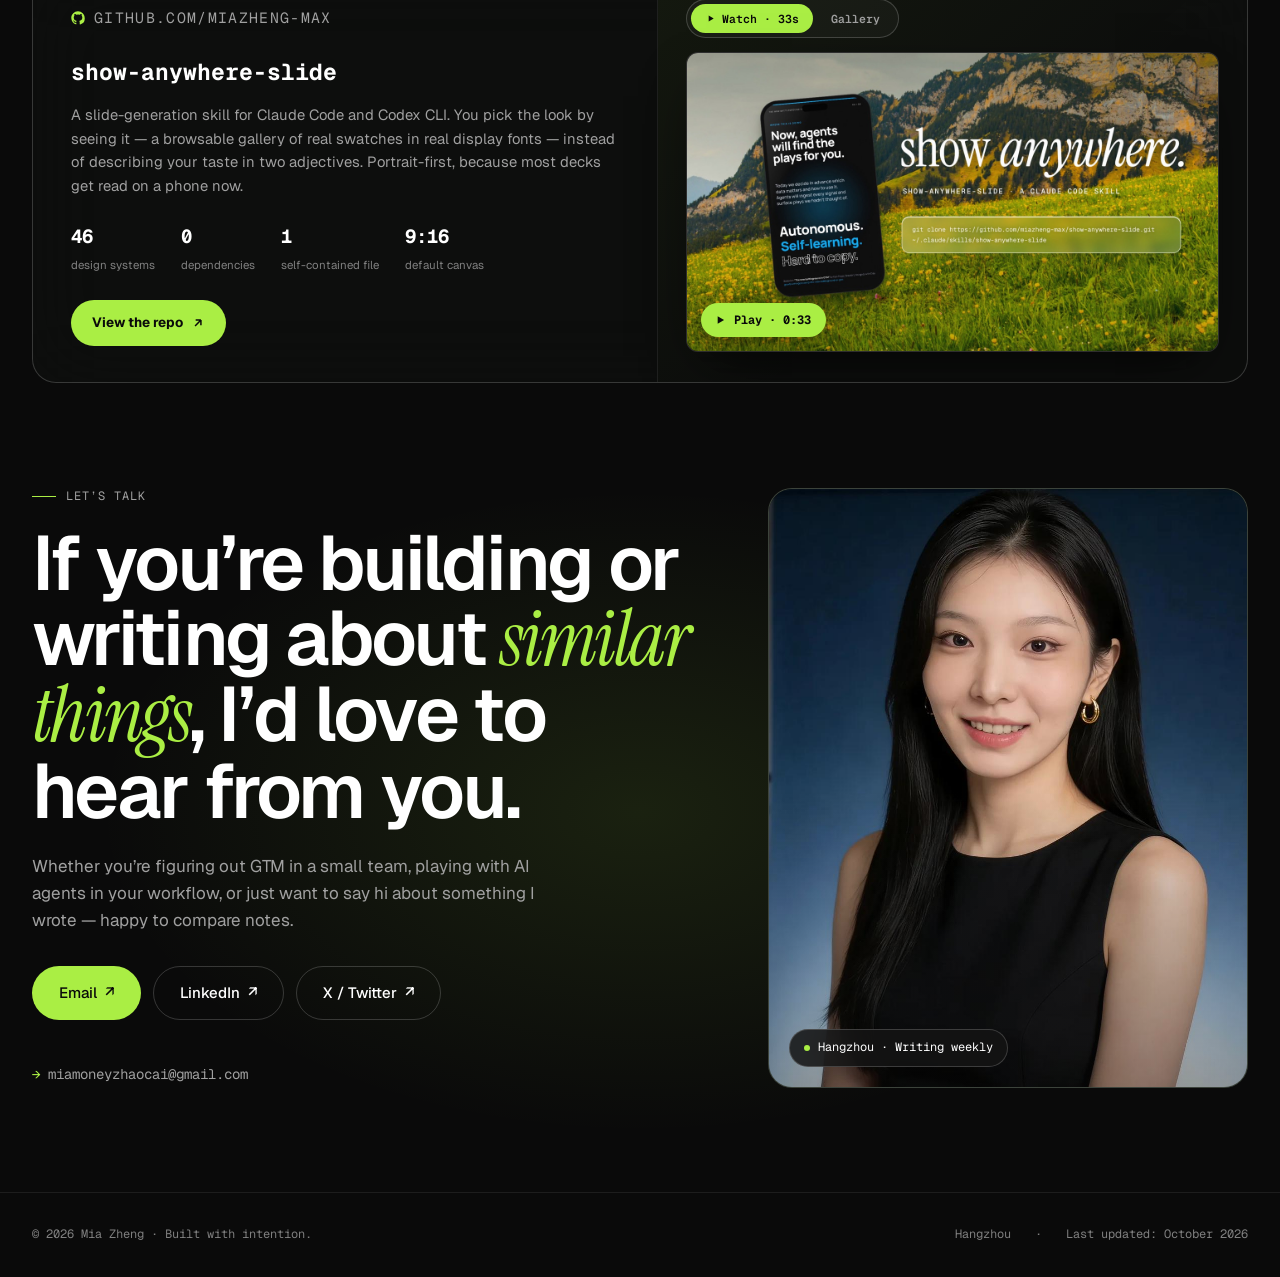
==== commit be398483: "Remove artificial grass and use a single slow landscape zoom" ====
--- a/index.html
+++ b/index.html
@@ -1339,7 +1339,6 @@
 <section class="meadow-hero" id="hero" aria-labelledby="hero-title">
   <div class="meadow-scene" aria-hidden="true">
     <img class="meadow-landscape" src="media/hero-meadow.jpg" width="1400" height="876" alt="" fetchpriority="high" decoding="async">
-    <canvas hidden></canvas>
   </div>
   <div class="meadow-copy">
     <p class="meadow-overline">Mia Zheng · GTM strategist &amp; AI builder</p>
--- a/media/hero-meadow.css
+++ b/media/hero-meadow.css
@@ -12,12 +12,11 @@
   color: var(--meadow-cream);
 }
 #hero .meadow-scene { position: absolute; inset: 0; z-index: 0; }
-#hero .meadow-landscape, #hero canvas {
+#hero .meadow-landscape {
   position: absolute; inset: 0; width: 100%; height: 100%;
   object-fit: cover; pointer-events: none;
 }
 #hero .meadow-landscape { transform-origin: 60% 60%; }
-#hero canvas { z-index: 1; }
 #hero::before {
   content: ''; position: absolute; inset: 0; z-index: 1;
   pointer-events: none;
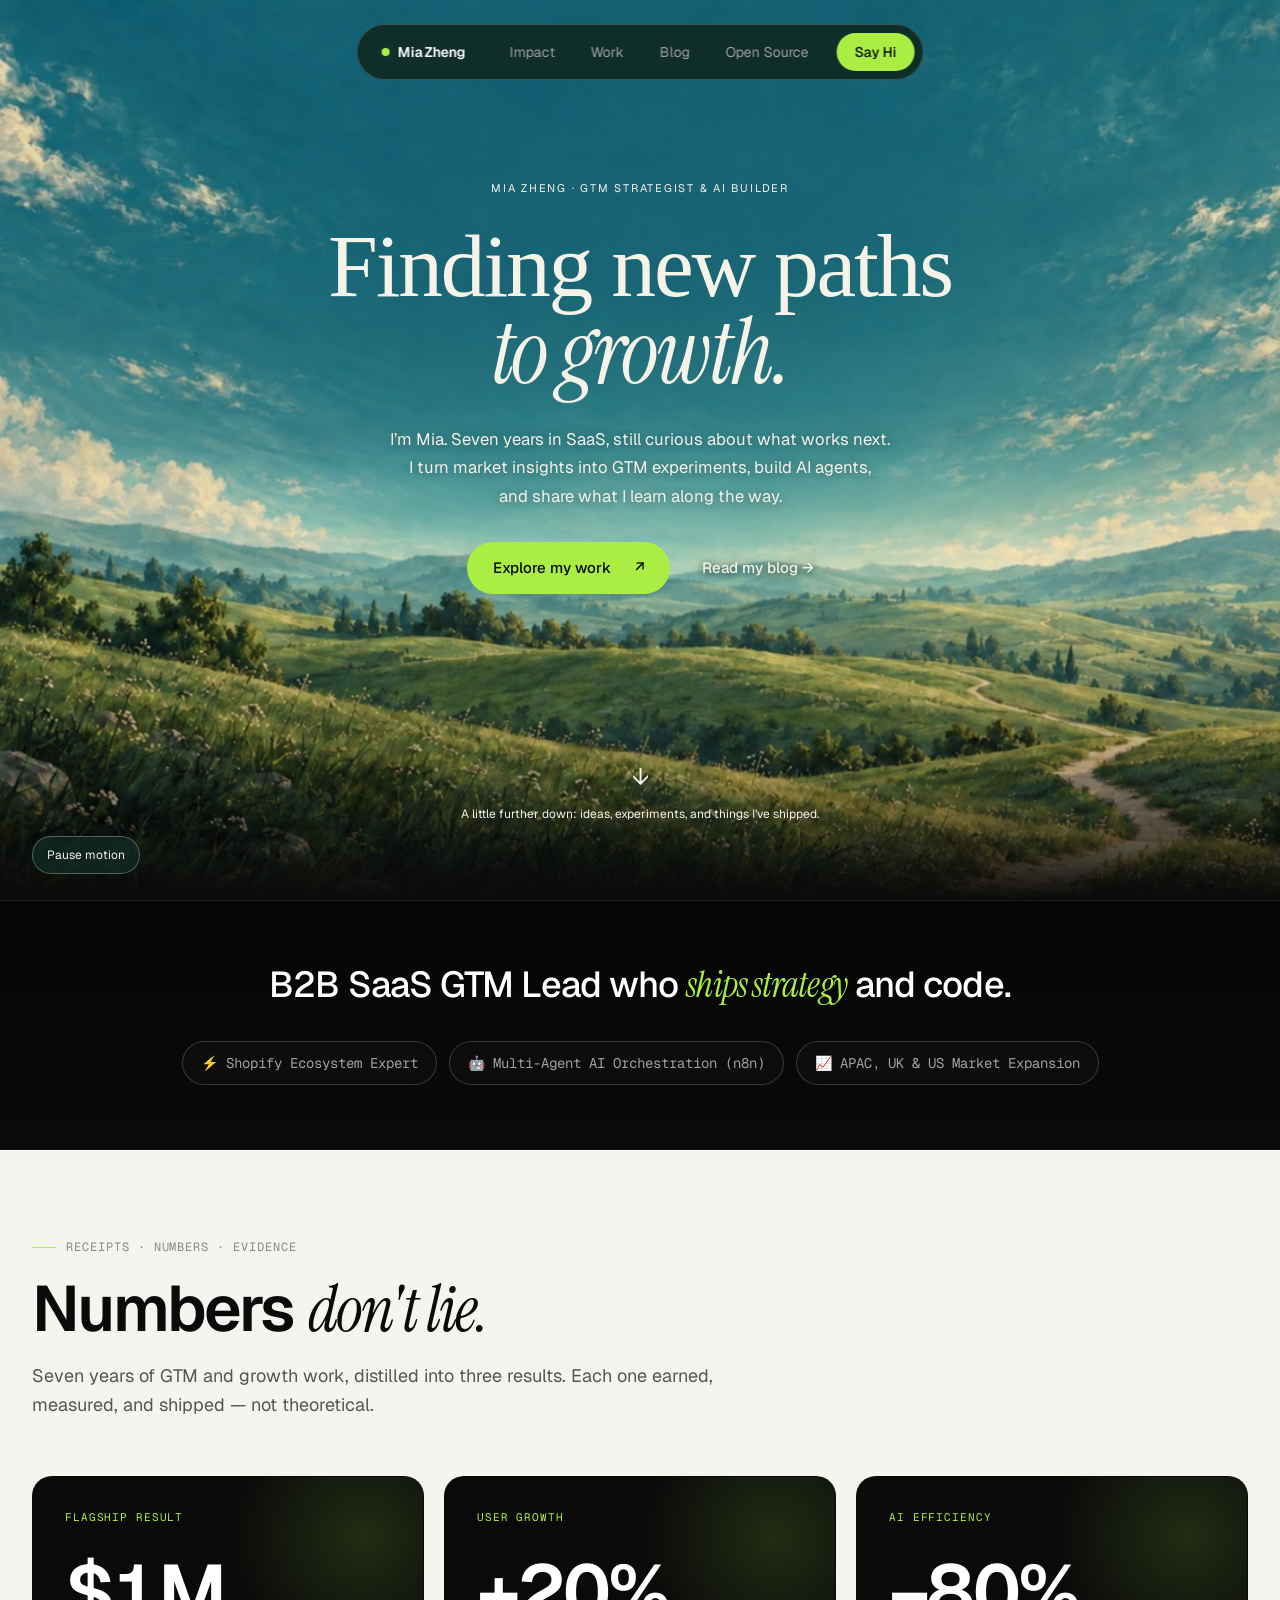
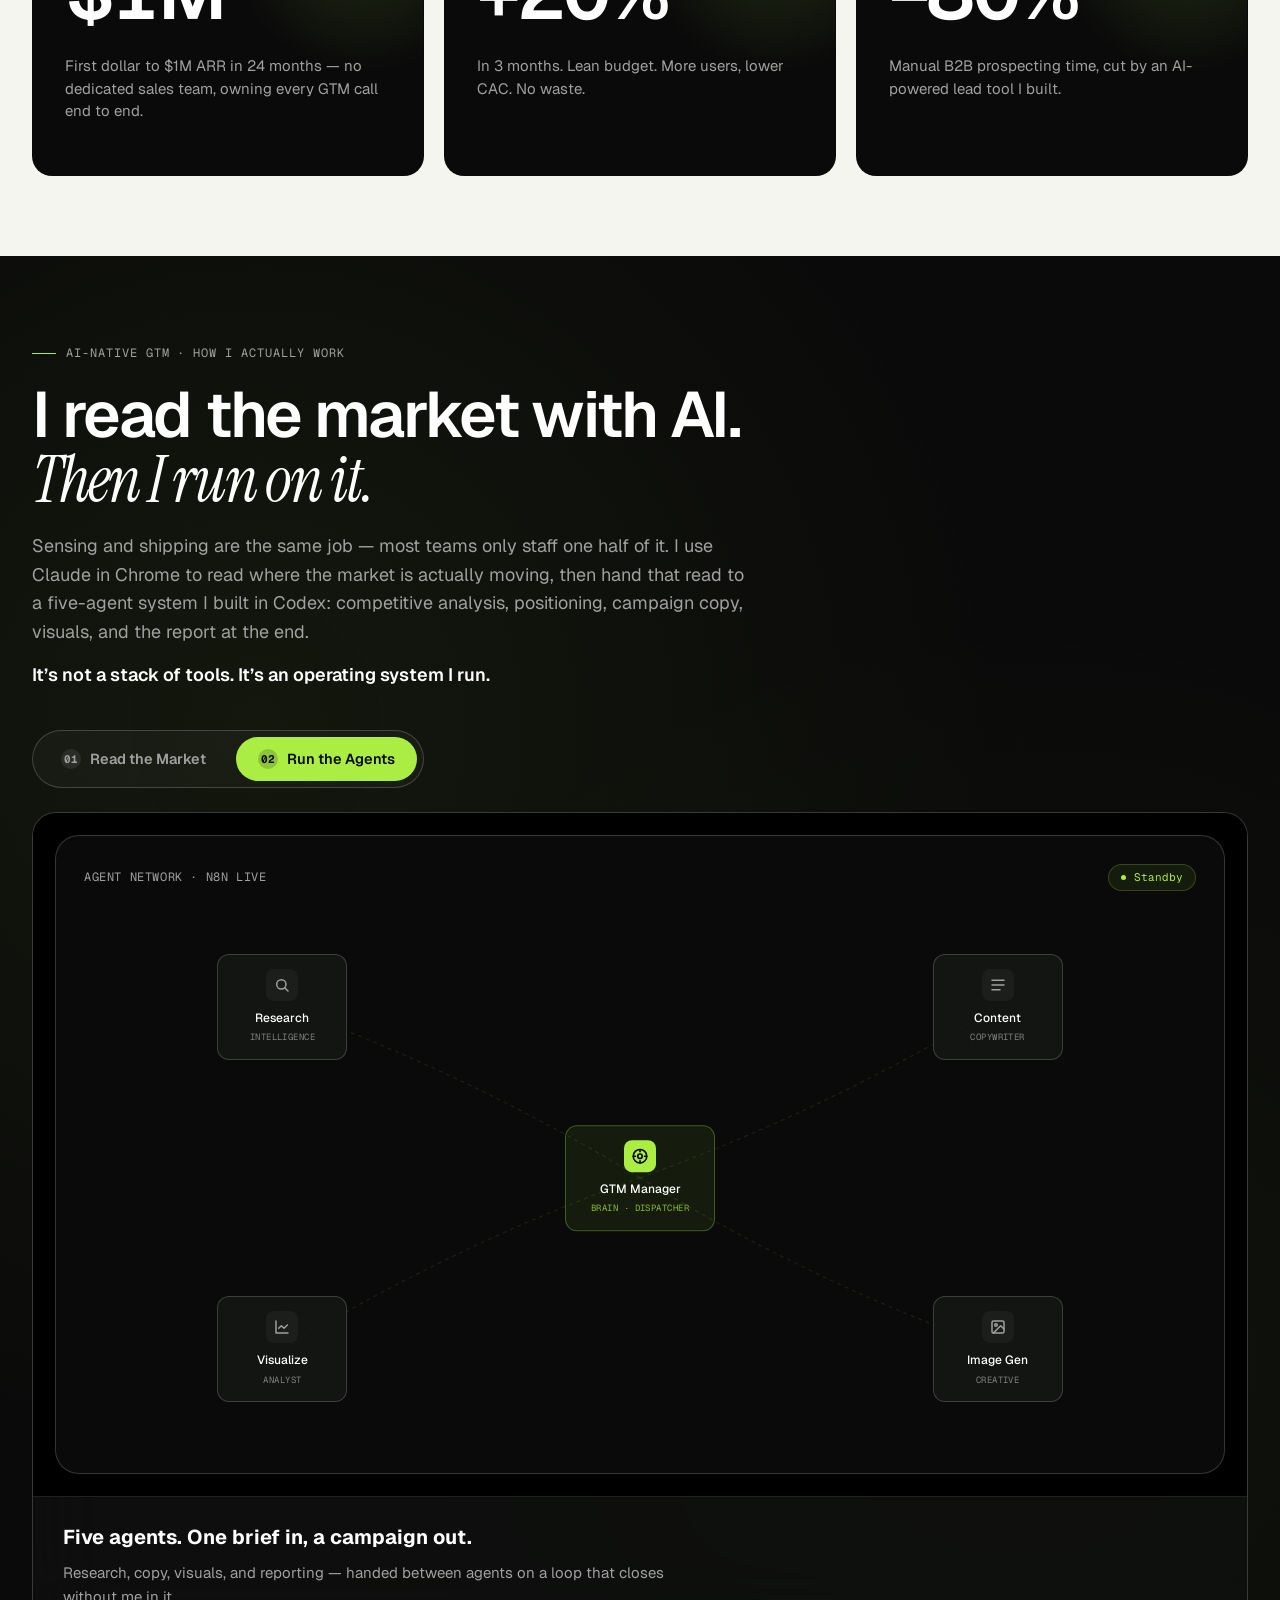
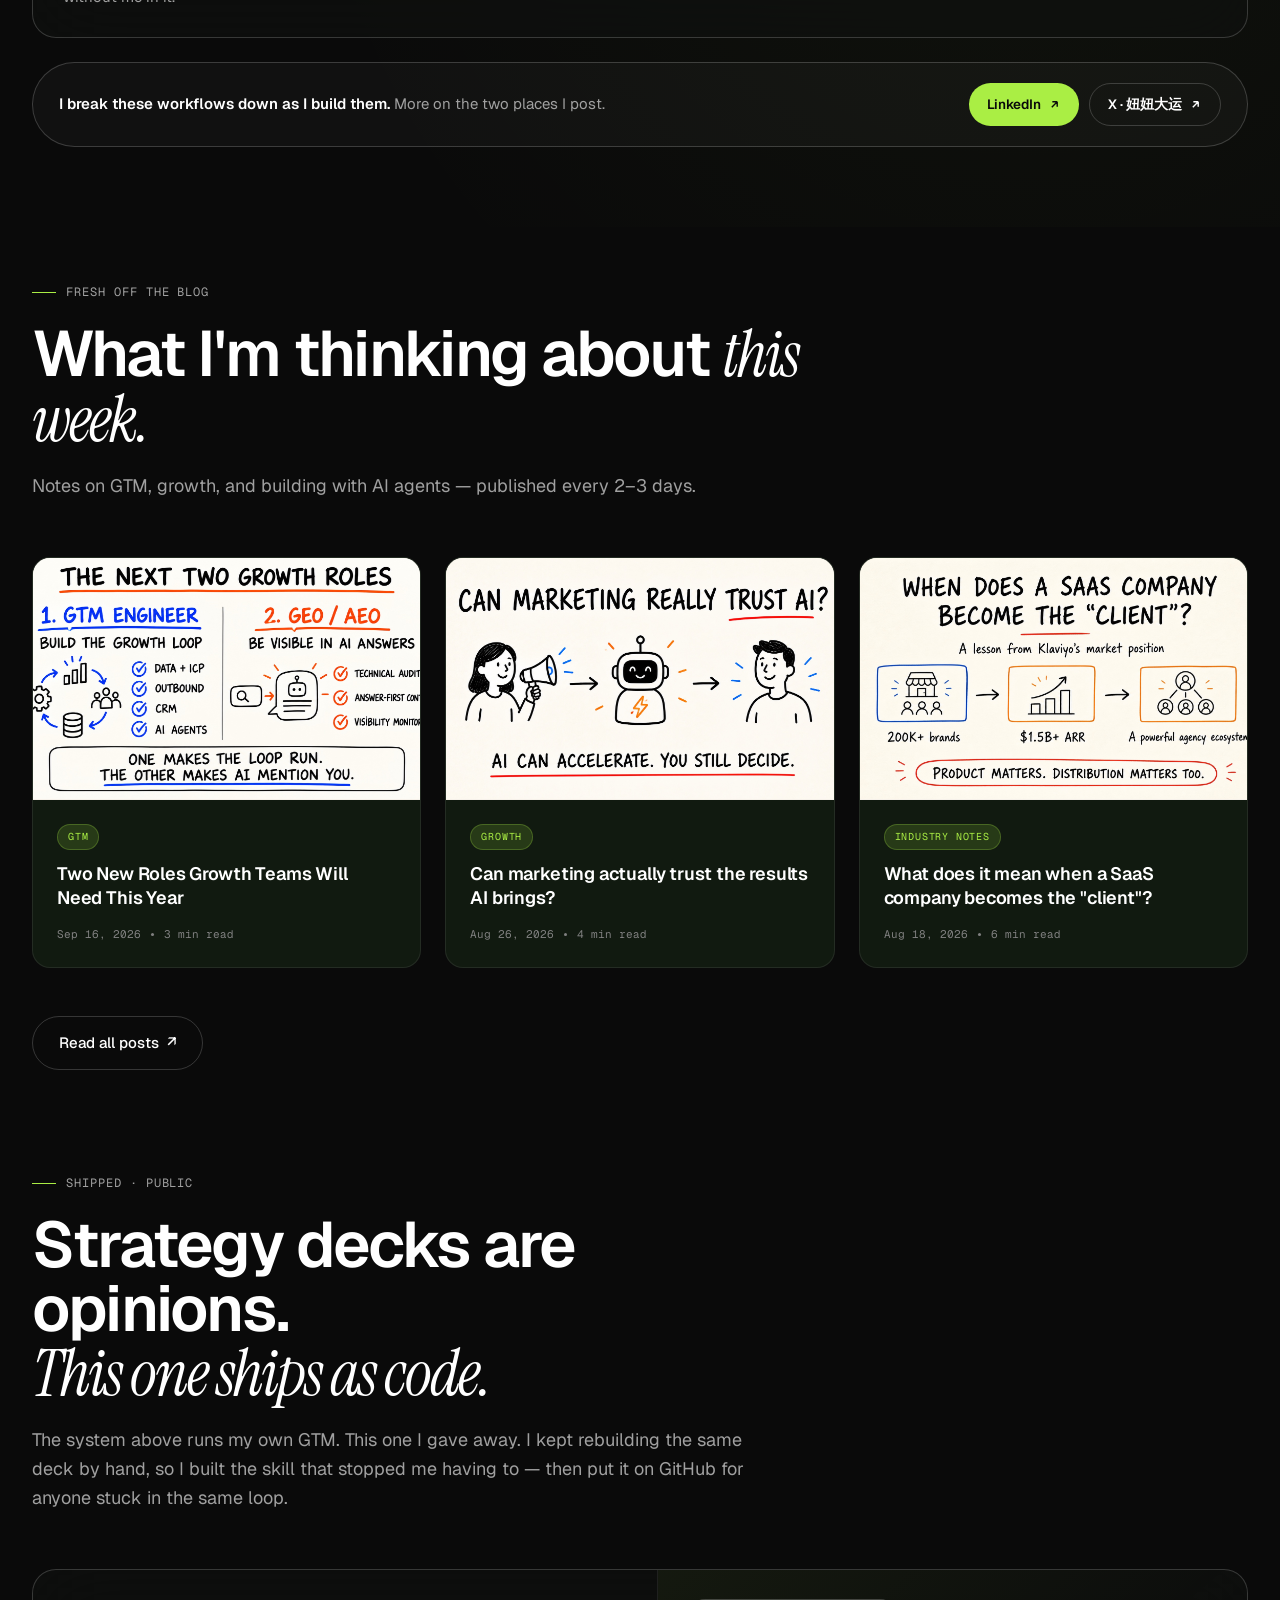
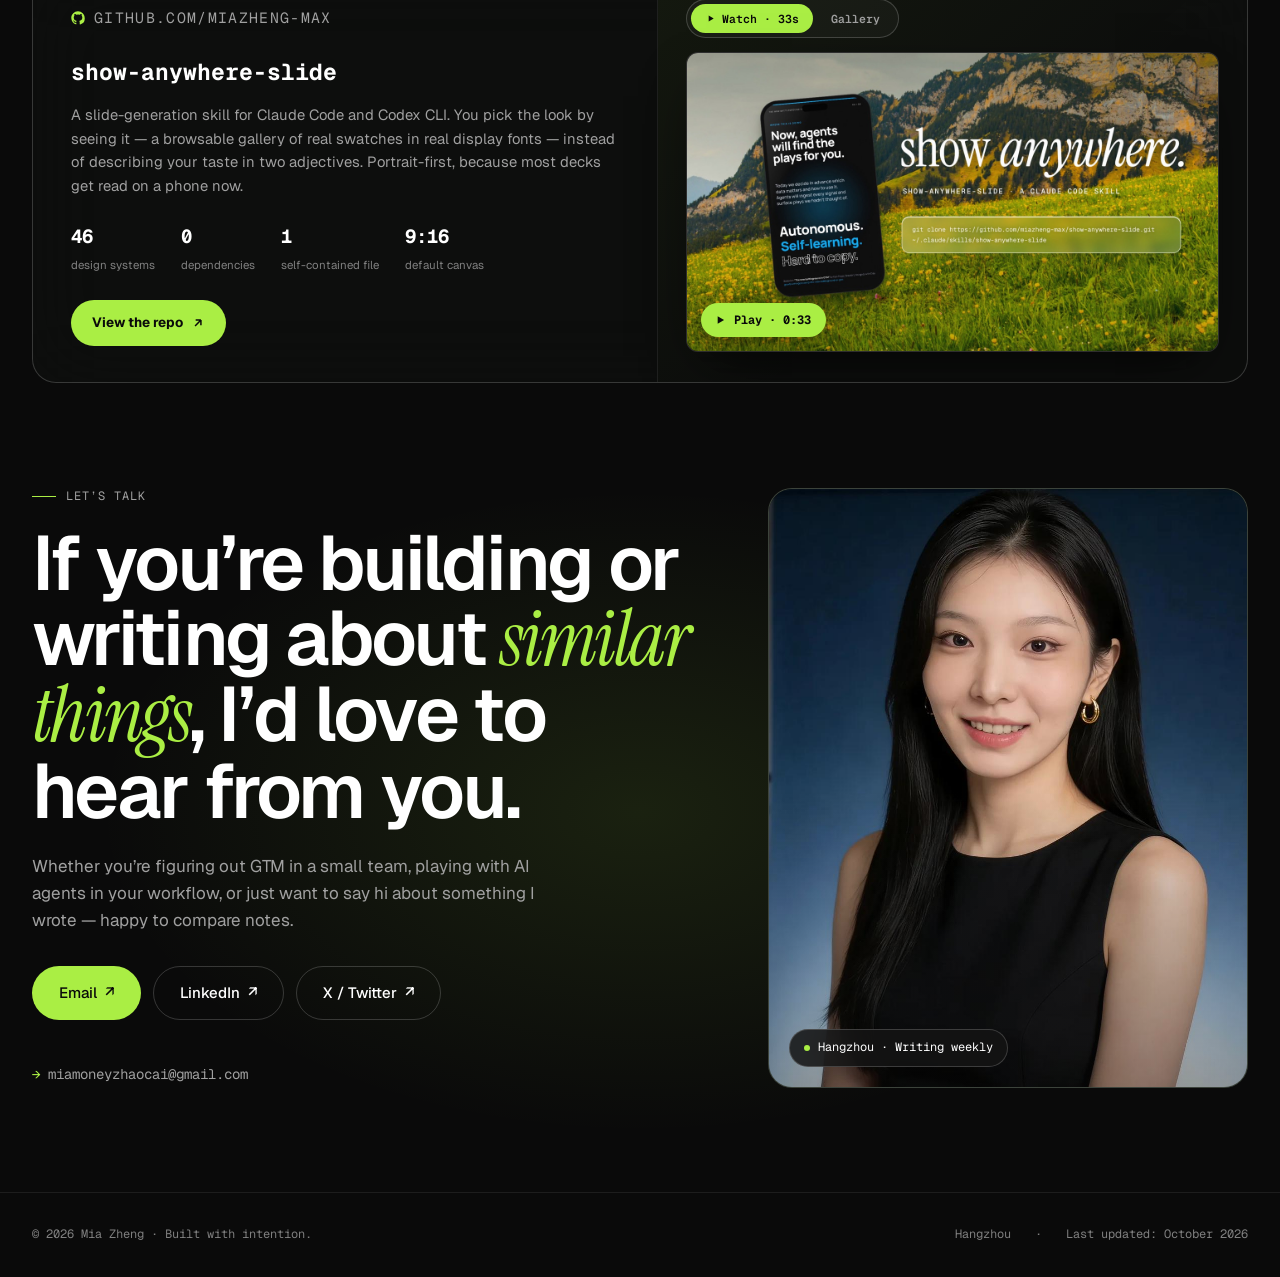
==== commit c2723ecb: "Refine hero typography, strengthen camera approach, and gently animate original foreground" ====
--- a/index.html
+++ b/index.html
@@ -1339,10 +1339,33 @@
 <section class="meadow-hero" id="hero" aria-labelledby="hero-title">
   <div class="meadow-scene" aria-hidden="true">
     <img class="meadow-landscape" src="media/hero-meadow.jpg" width="1400" height="876" alt="" fetchpriority="high" decoding="async">
+    <svg class="meadow-grass" viewBox="0 0 1400 876" preserveAspectRatio="none" hidden>
+      <defs>
+        <filter id="meadow-breeze" x="-2%" y="-2%" width="104%" height="104%">
+          <feTurbulence type="fractalNoise" baseFrequency="0.008 0.035" numOctaves="2" seed="8" result="breeze"/>
+          <feOffset in="breeze" result="moving-breeze">
+            <animate attributeName="dx" values="0;18;0" dur="7s" repeatCount="indefinite" calcMode="spline" keyTimes="0;0.5;1" keySplines="0.45 0 0.55 1;0.45 0 0.55 1"/>
+          </feOffset>
+          <feDisplacementMap in="SourceGraphic" in2="moving-breeze" scale="4.5" xChannelSelector="R" yChannelSelector="G"/>
+        </filter>
+        <radialGradient id="meadow-grass-fade">
+          <stop offset="0" stop-color="white" stop-opacity="0.9"/>
+          <stop offset="0.65" stop-color="white" stop-opacity="0.65"/>
+          <stop offset="1" stop-color="black"/>
+        </radialGradient>
+        <mask id="meadow-grass-mask" maskUnits="userSpaceOnUse" x="0" y="0" width="1400" height="876">
+          <ellipse cx="180" cy="880" rx="650" ry="200" fill="url(#meadow-grass-fade)"/>
+          <ellipse cx="1390" cy="880" rx="150" ry="155" fill="url(#meadow-grass-fade)"/>
+        </mask>
+      </defs>
+      <g mask="url(#meadow-grass-mask)">
+        <image href="media/hero-meadow.jpg" width="1400" height="876" filter="url(#meadow-breeze)"/>
+      </g>
+    </svg>
   </div>
   <div class="meadow-copy">
     <p class="meadow-overline">Mia Zheng · GTM strategist &amp; AI builder</p>
-    <h1 id="hero-title">Finding new paths<br>to growth.</h1>
+    <h1 id="hero-title">Finding new paths<br><span class="meadow-title-end">to growth.</span></h1>
     <p class="meadow-description">
       <span>I’m Mia. Seven years in SaaS, still curious about what works next.</span>
       <span>I turn market insights into GTM experiments, build AI agents,</span>
--- a/media/hero-meadow.css
+++ b/media/hero-meadow.css
@@ -11,12 +11,11 @@
   background: #245D5F;
   color: var(--meadow-cream);
 }
-#hero .meadow-scene { position: absolute; inset: 0; z-index: 0; }
-#hero .meadow-landscape {
+#hero .meadow-scene { position: absolute; inset: 0; z-index: 0; transform-origin: 60% 60%; }
+#hero .meadow-landscape, #hero .meadow-grass {
   position: absolute; inset: 0; width: 100%; height: 100%;
   object-fit: cover; pointer-events: none;
 }
-#hero .meadow-landscape { transform-origin: 60% 60%; }
 #hero::before {
   content: ''; position: absolute; inset: 0; z-index: 1;
   pointer-events: none;
@@ -27,13 +26,14 @@
   max-width: 900px; margin: 0 auto; padding: clamp(160px, 20svh, 230px) 24px 210px;
 }
 #hero .meadow-overline {
-  font-family: var(--font-mono); font-size: 11px; line-height: 1.6;
+  font-family: var(--font-sans); font-size: 11px; line-height: 1.6;
   letter-spacing: 0.16em; text-transform: uppercase; margin-bottom: 24px;
 }
 #hero h1 {
-  font-size: clamp(48px, 6.2vw, 88px); line-height: 1.07;
-  letter-spacing: -0.045em; font-weight: 600; text-wrap: balance;
+  font-family: var(--font-serif); font-size: clamp(56px, 7vw, 100px); line-height: 0.98;
+  letter-spacing: -0.025em; font-weight: 400; text-wrap: balance;
 }
+#hero .meadow-title-end { font-style: italic; }
 #hero .meadow-description {
   max-width: 720px; margin: 28px auto 0;
   font-size: clamp(15px, 1.3vw, 18px); line-height: 1.7;
@@ -72,7 +72,7 @@
   #hero .meadow-copy { padding: 146px 20px 230px; }
   #hero .meadow-landscape { object-position: 70% center; }
   #hero .meadow-overline { max-width: 300px; margin: 0 auto 24px; font-size: 10px; letter-spacing: 0.1em; }
-  #hero h1 { font-size: clamp(36px, 10.3vw, 54px); letter-spacing: -0.04em; }
+  #hero h1 { font-size: clamp(44px, 11.5vw, 60px); letter-spacing: -0.025em; }
   #hero .meadow-description { margin-top: 24px; font-size: 15px; line-height: 1.7; }
   #hero .meadow-description span { display: inline; }
   #hero .meadow-actions { gap: 22px; margin-top: 28px; font-size: 14px; }
